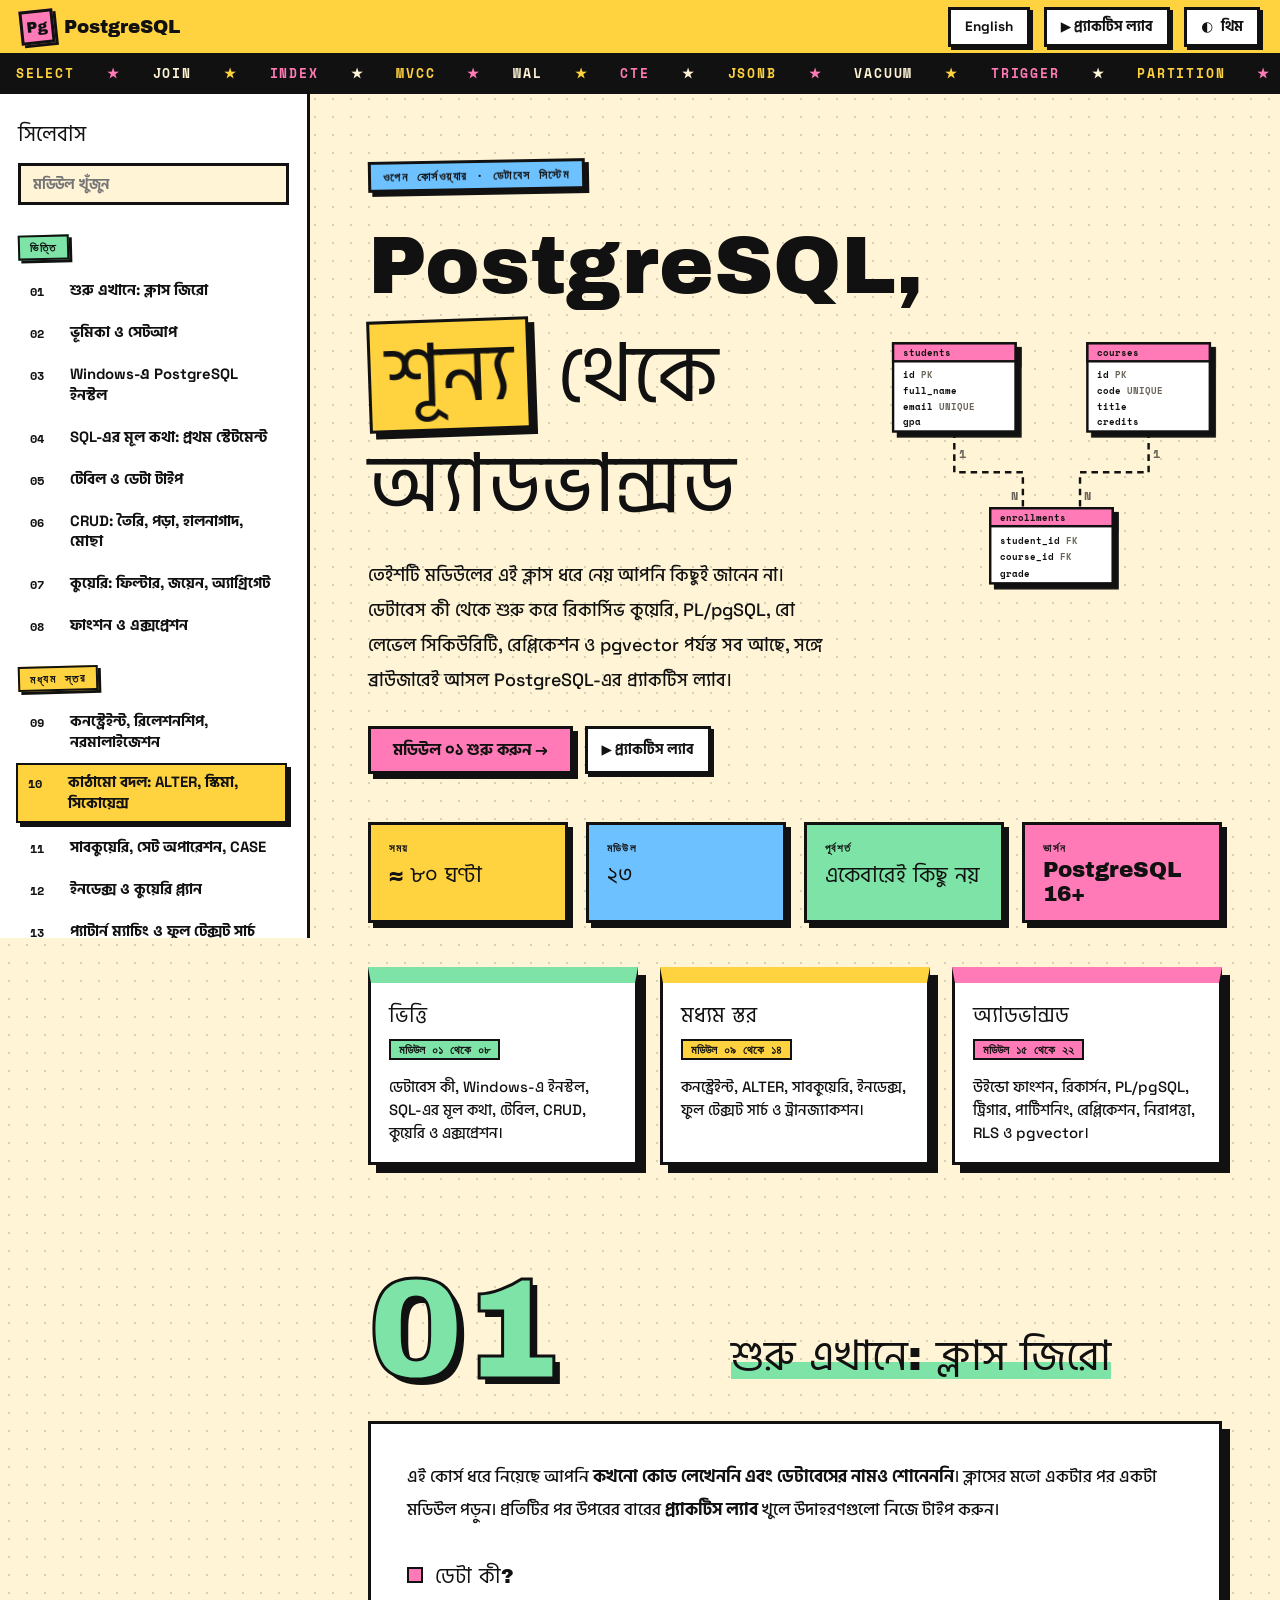
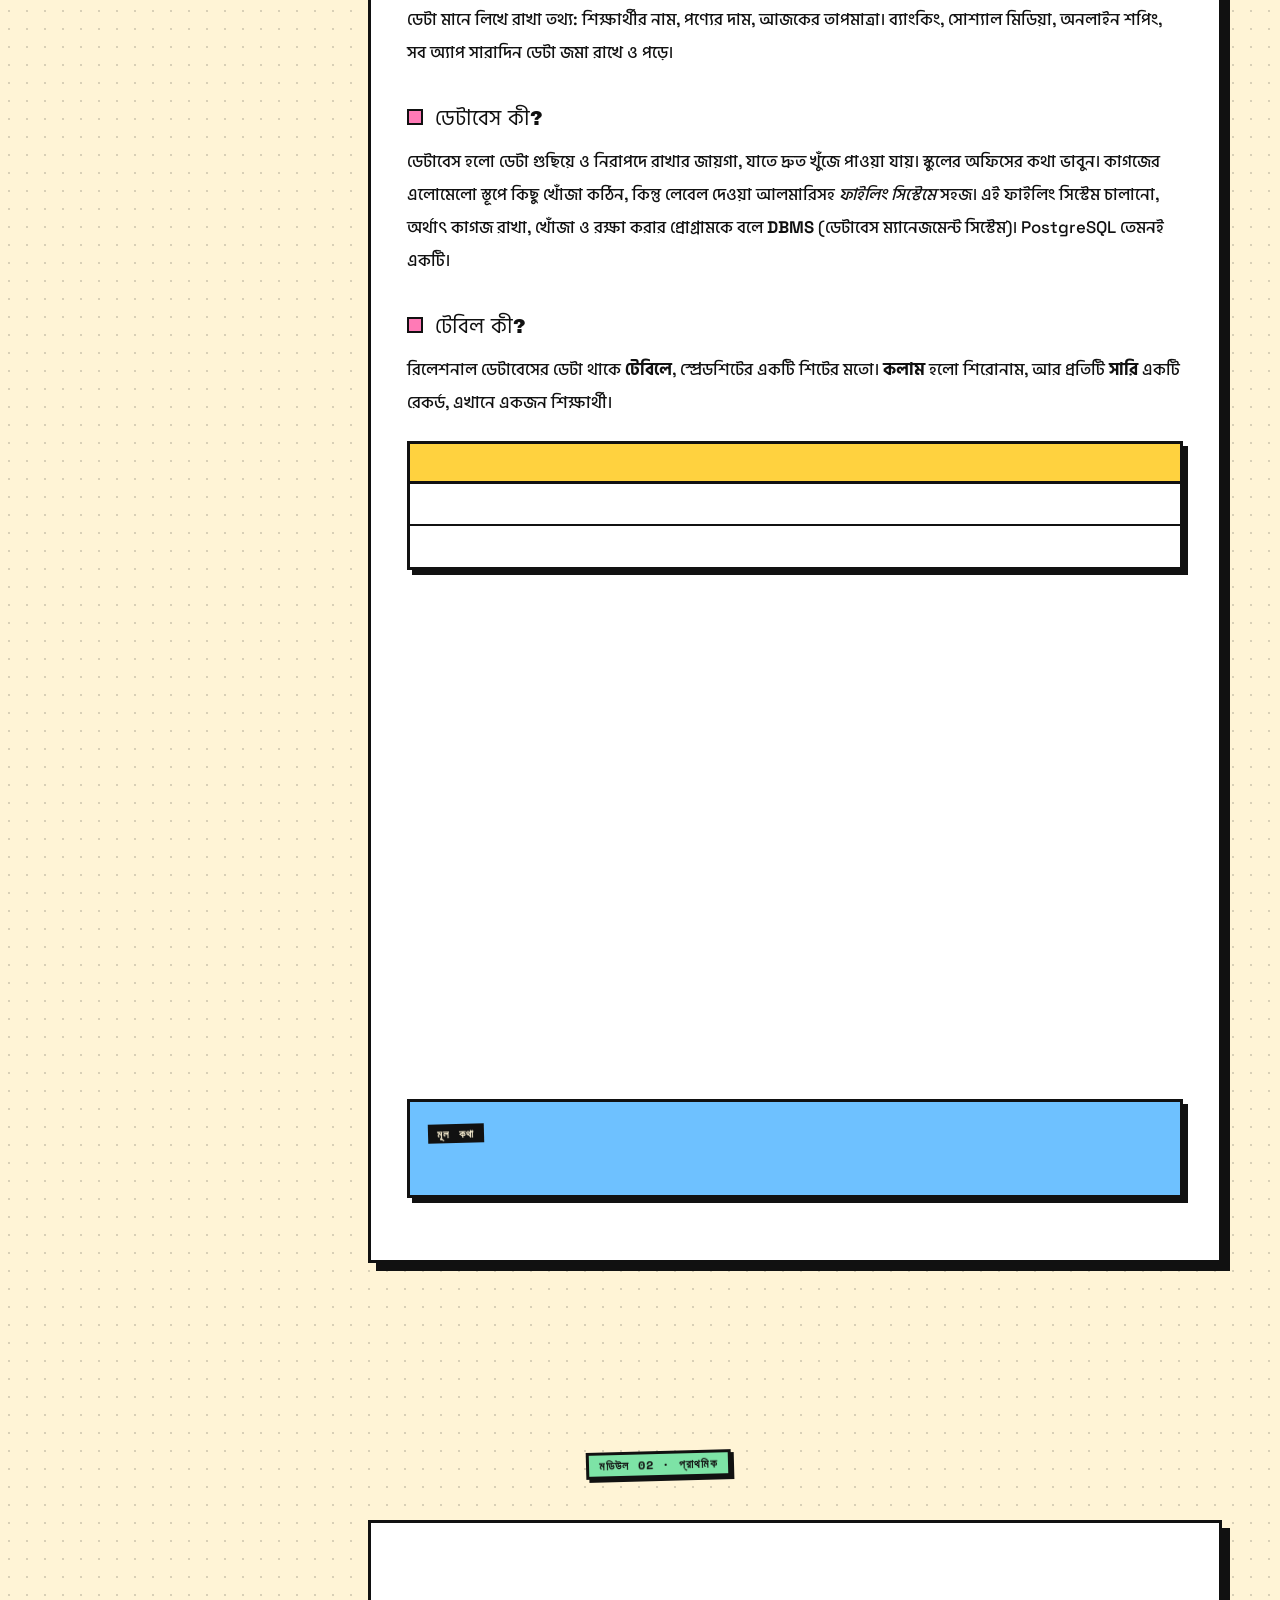
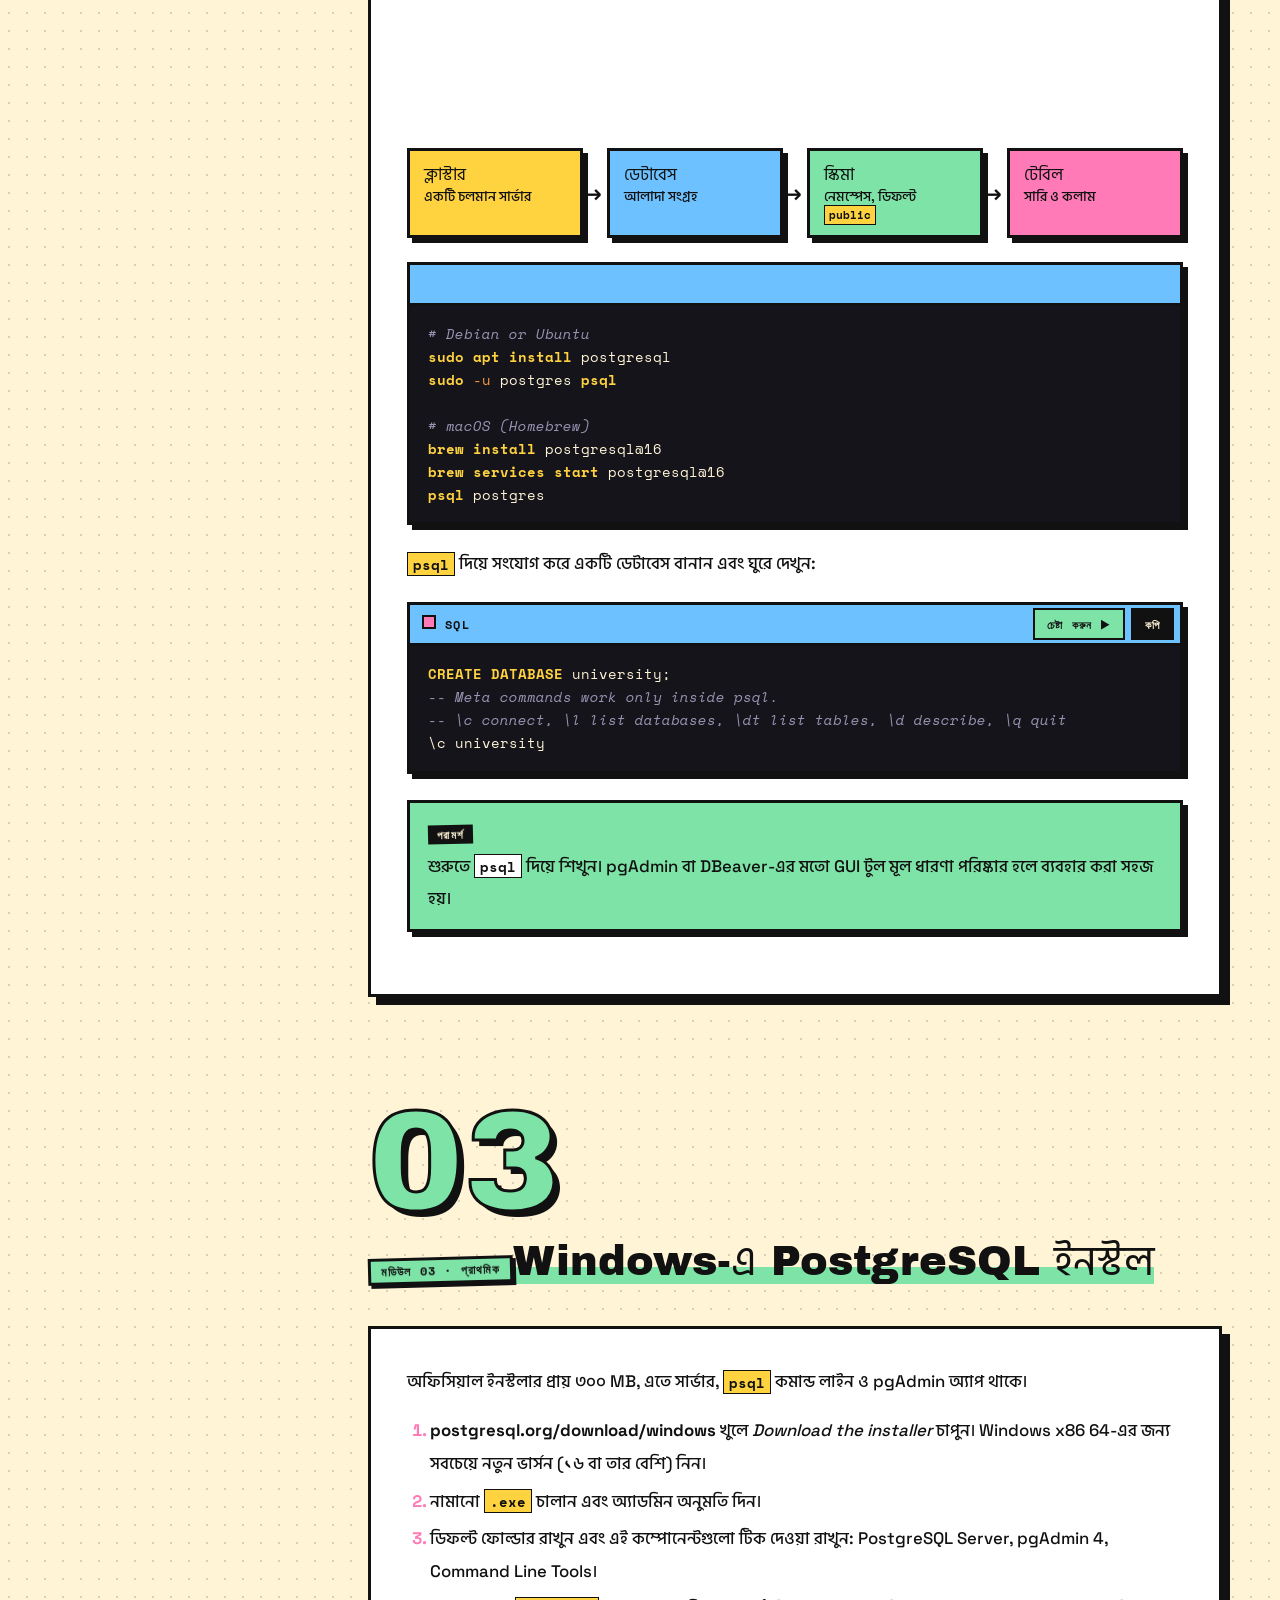
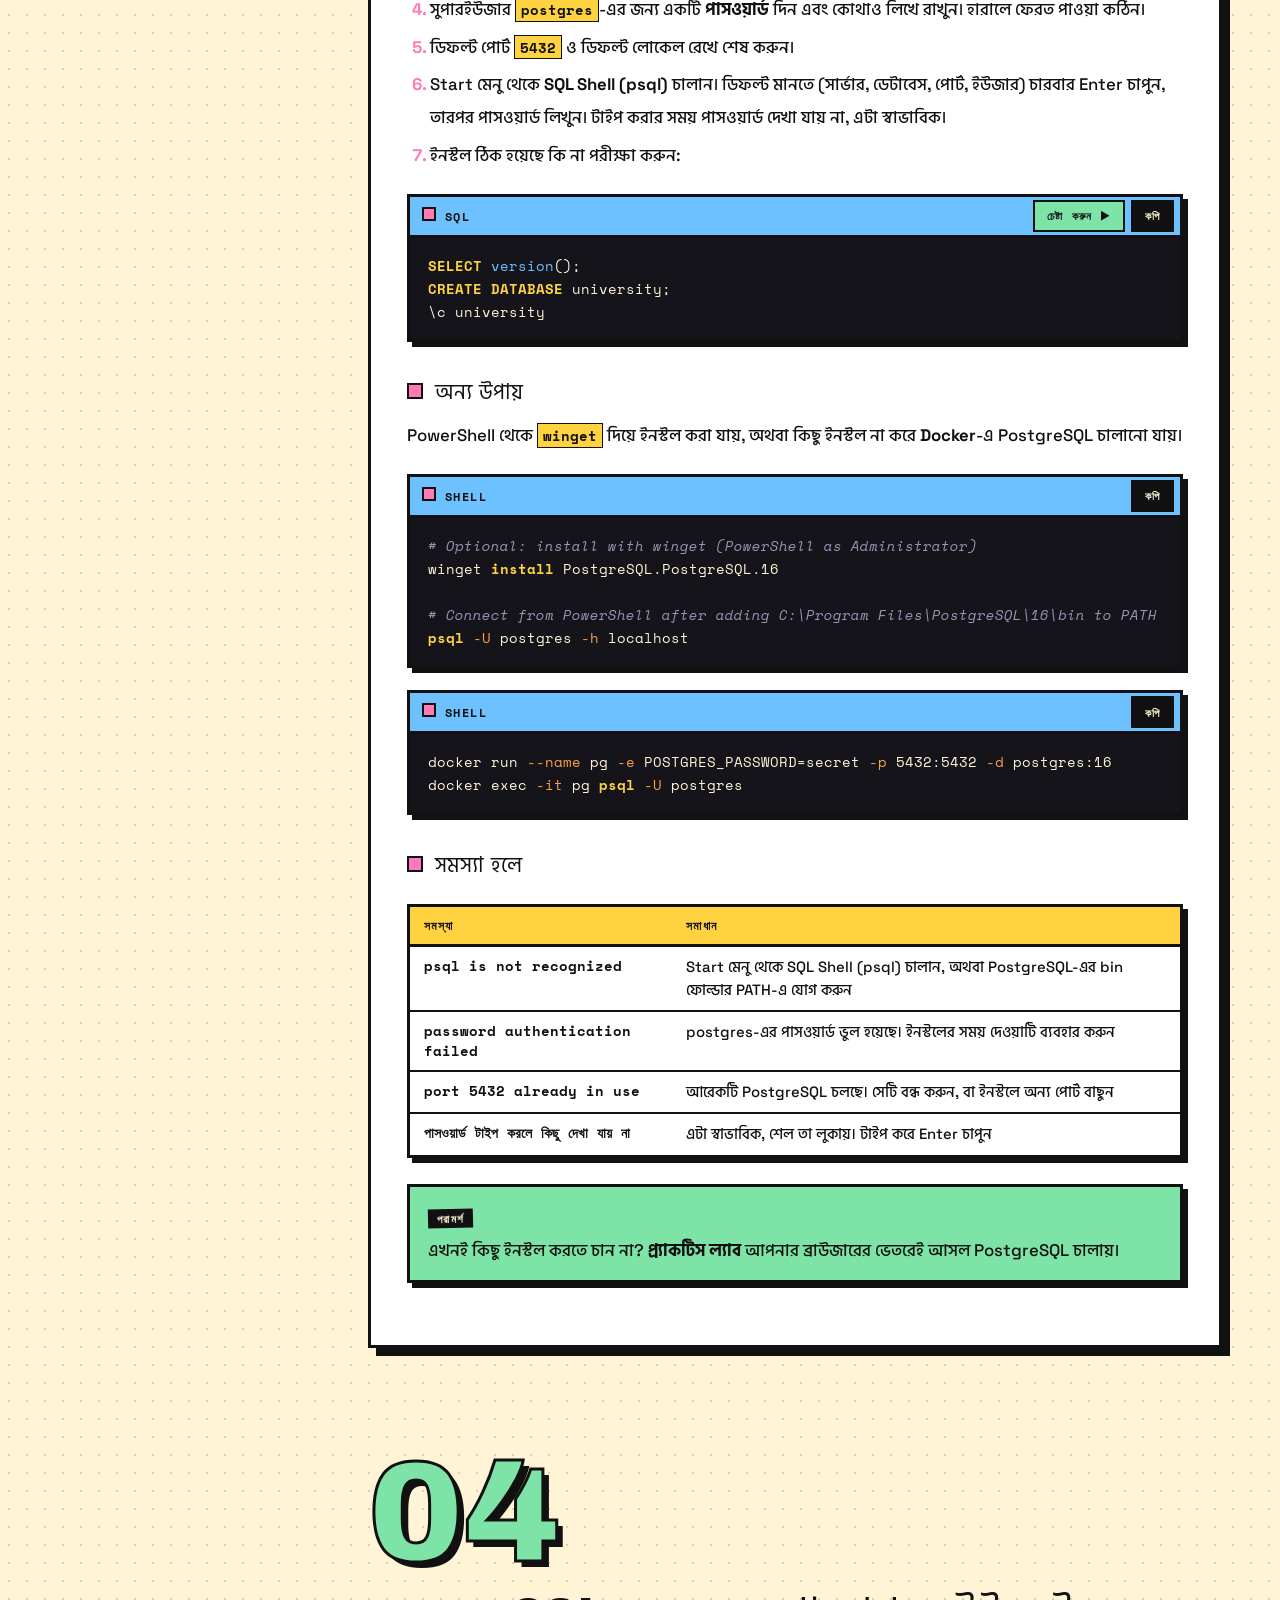
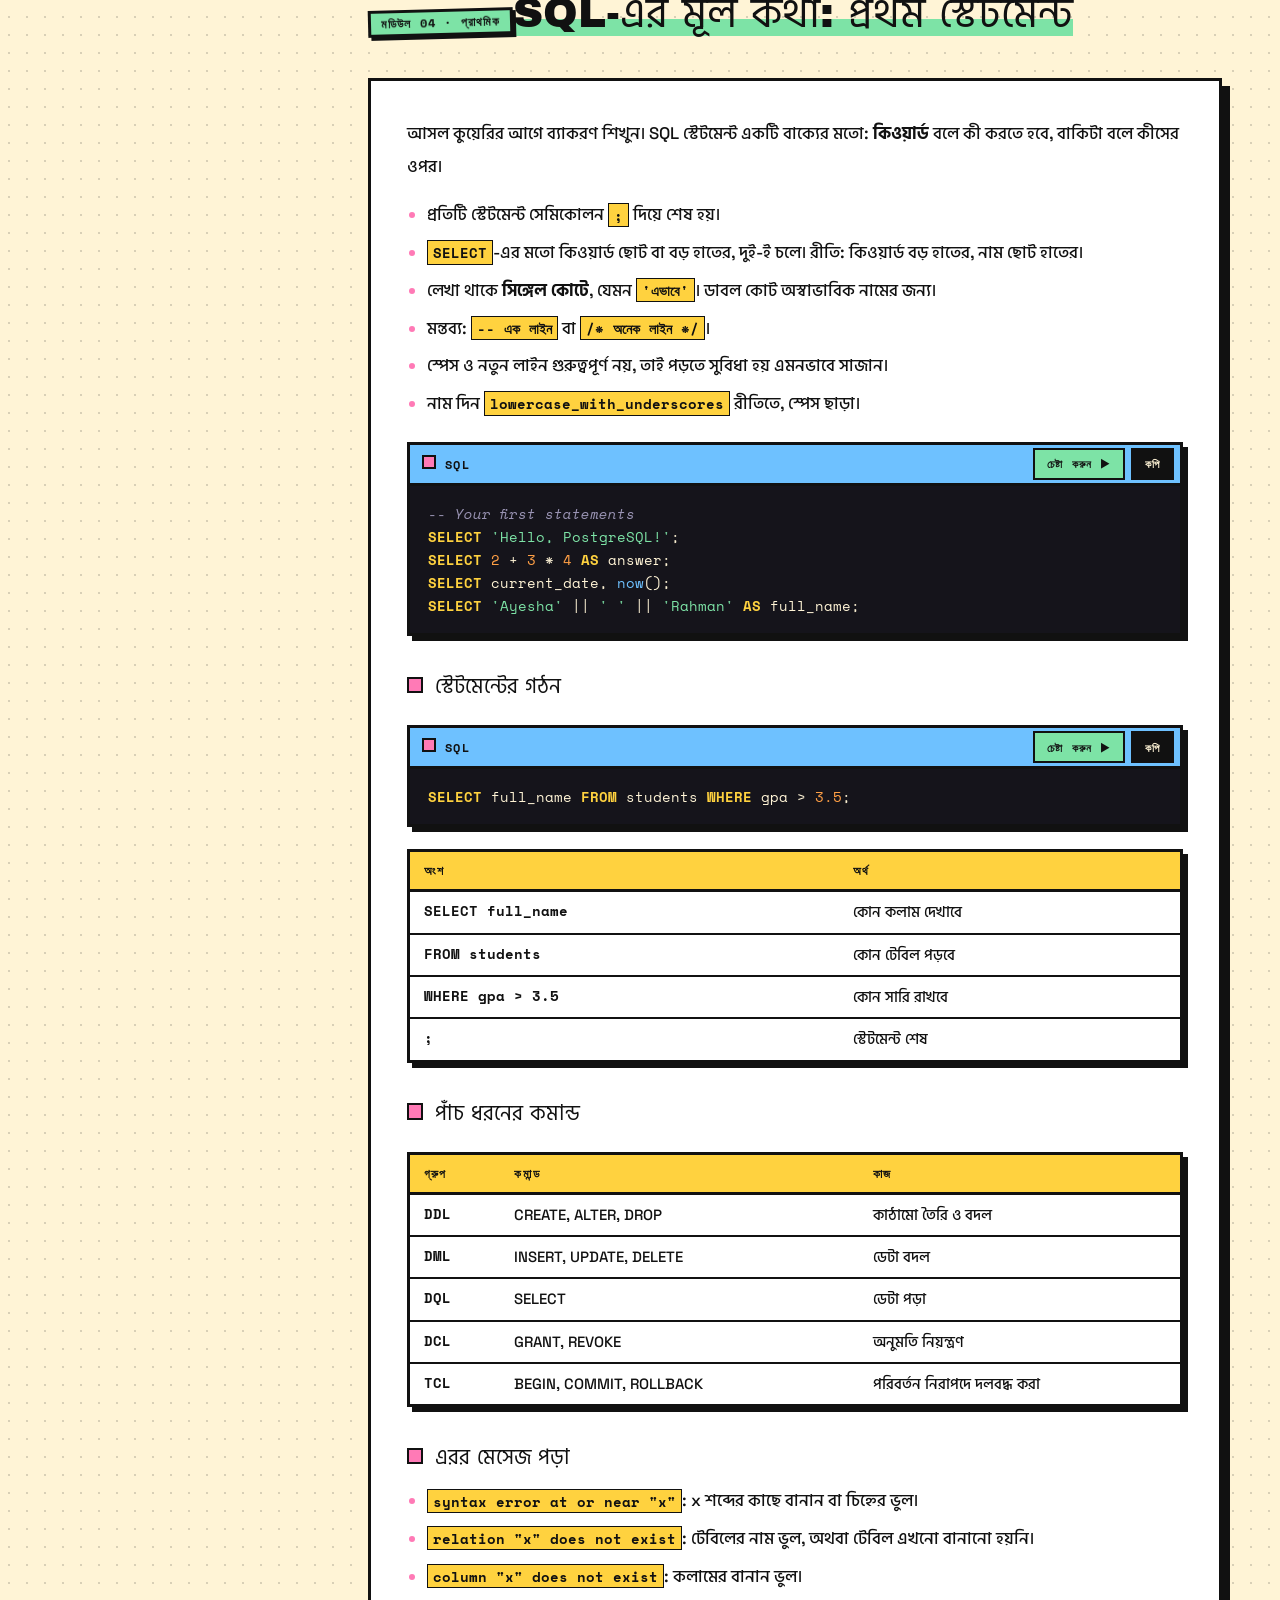
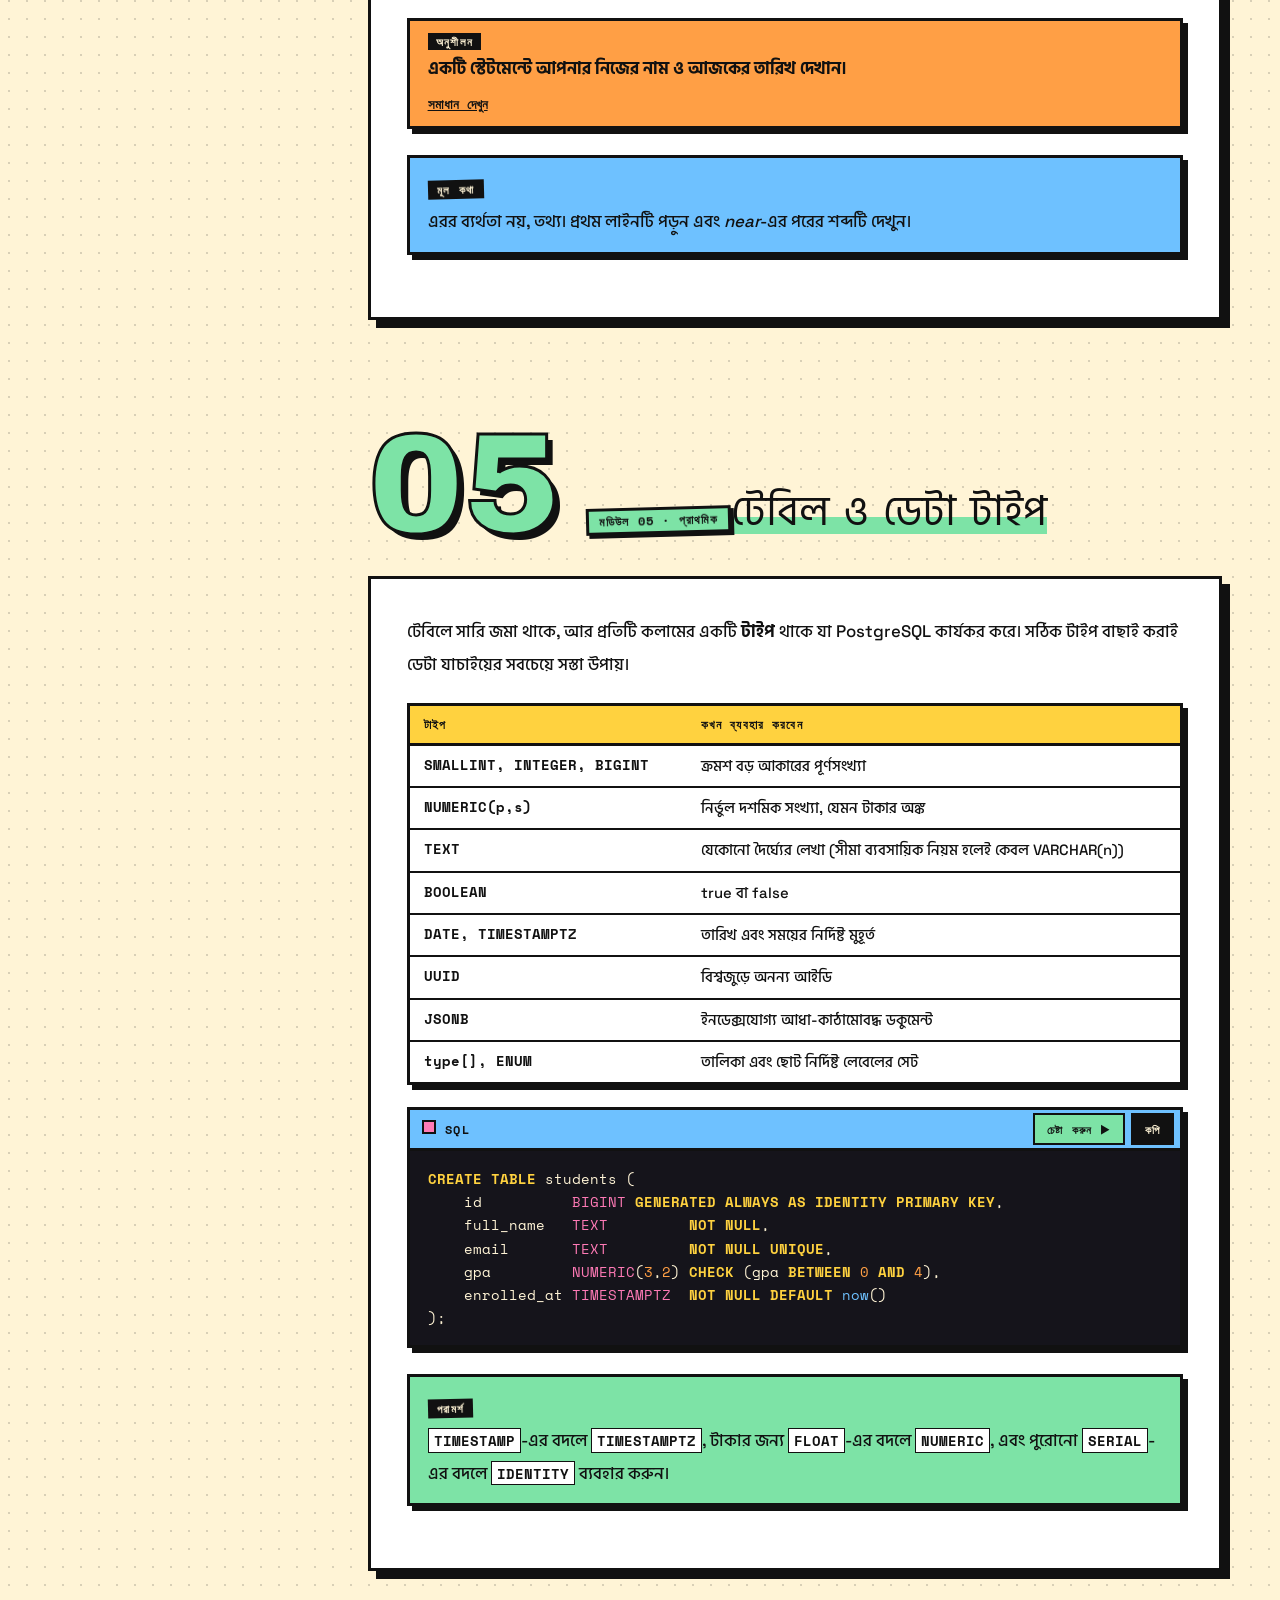
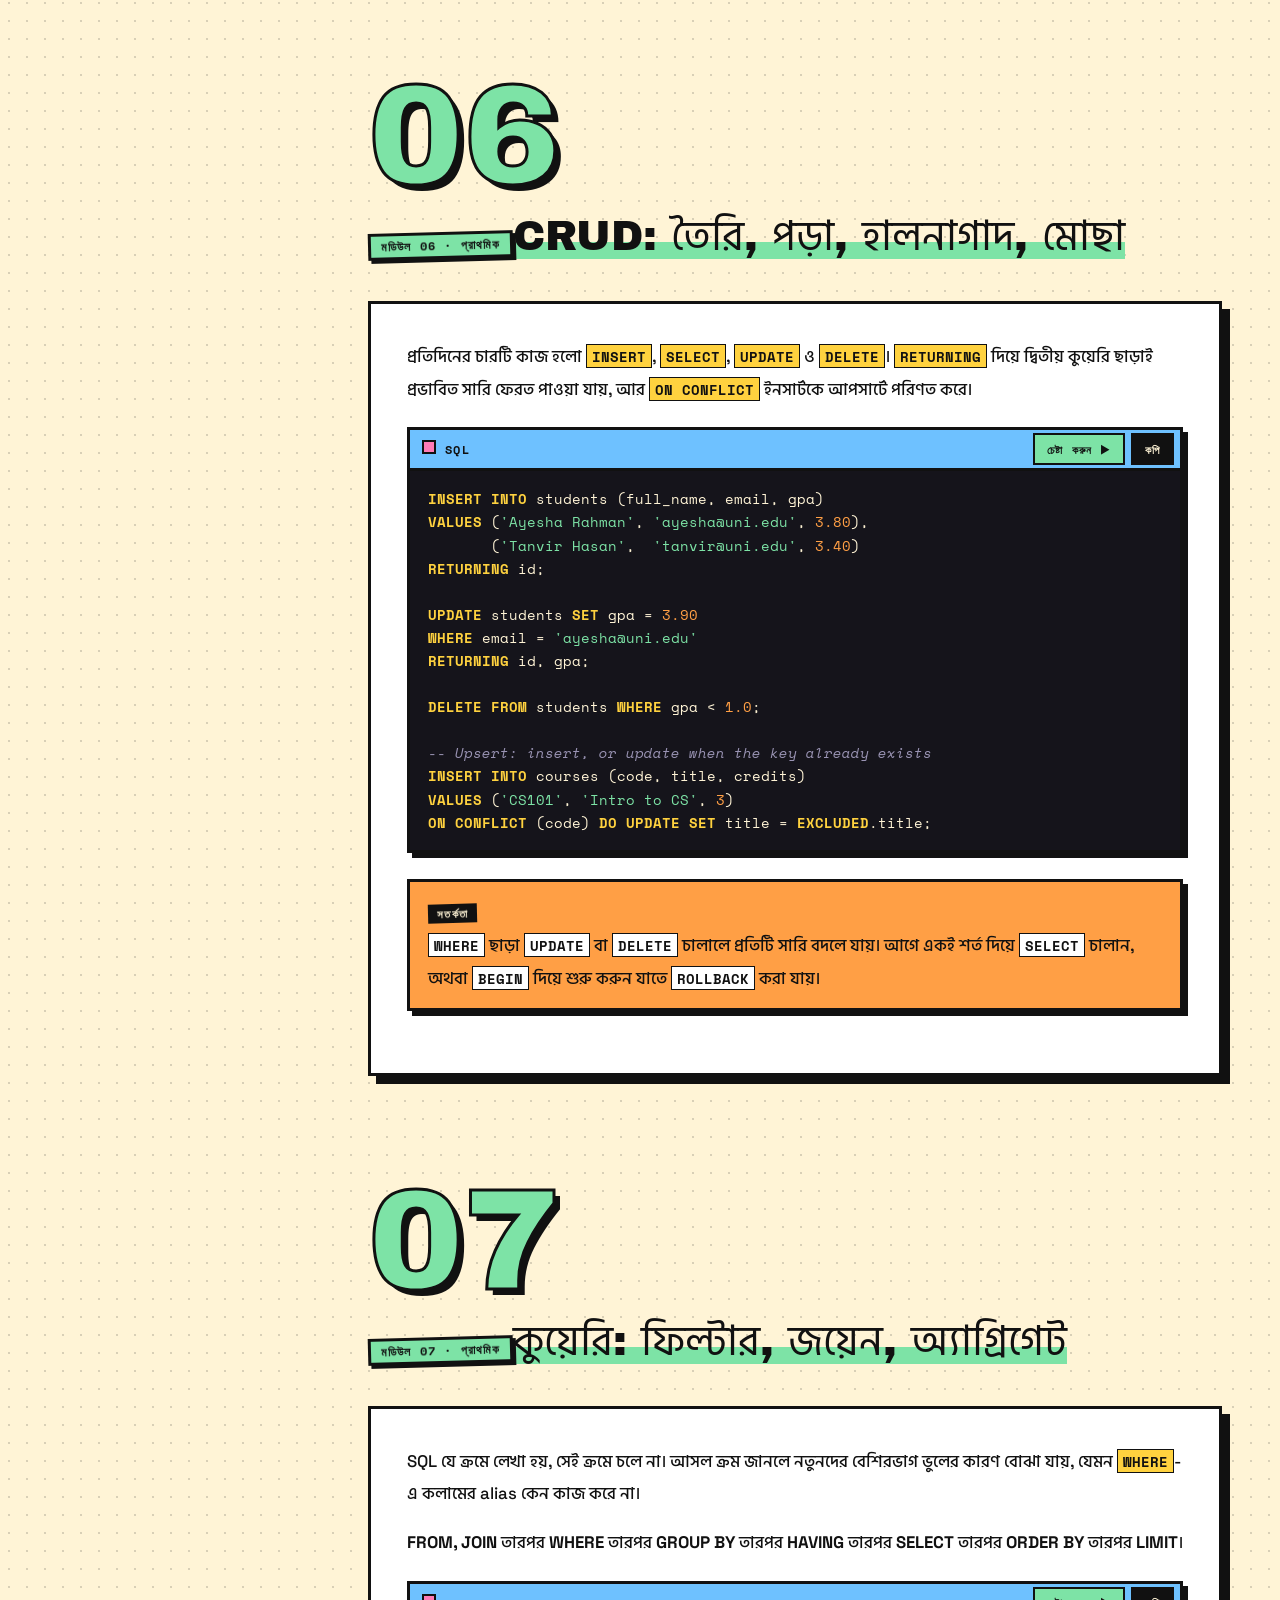
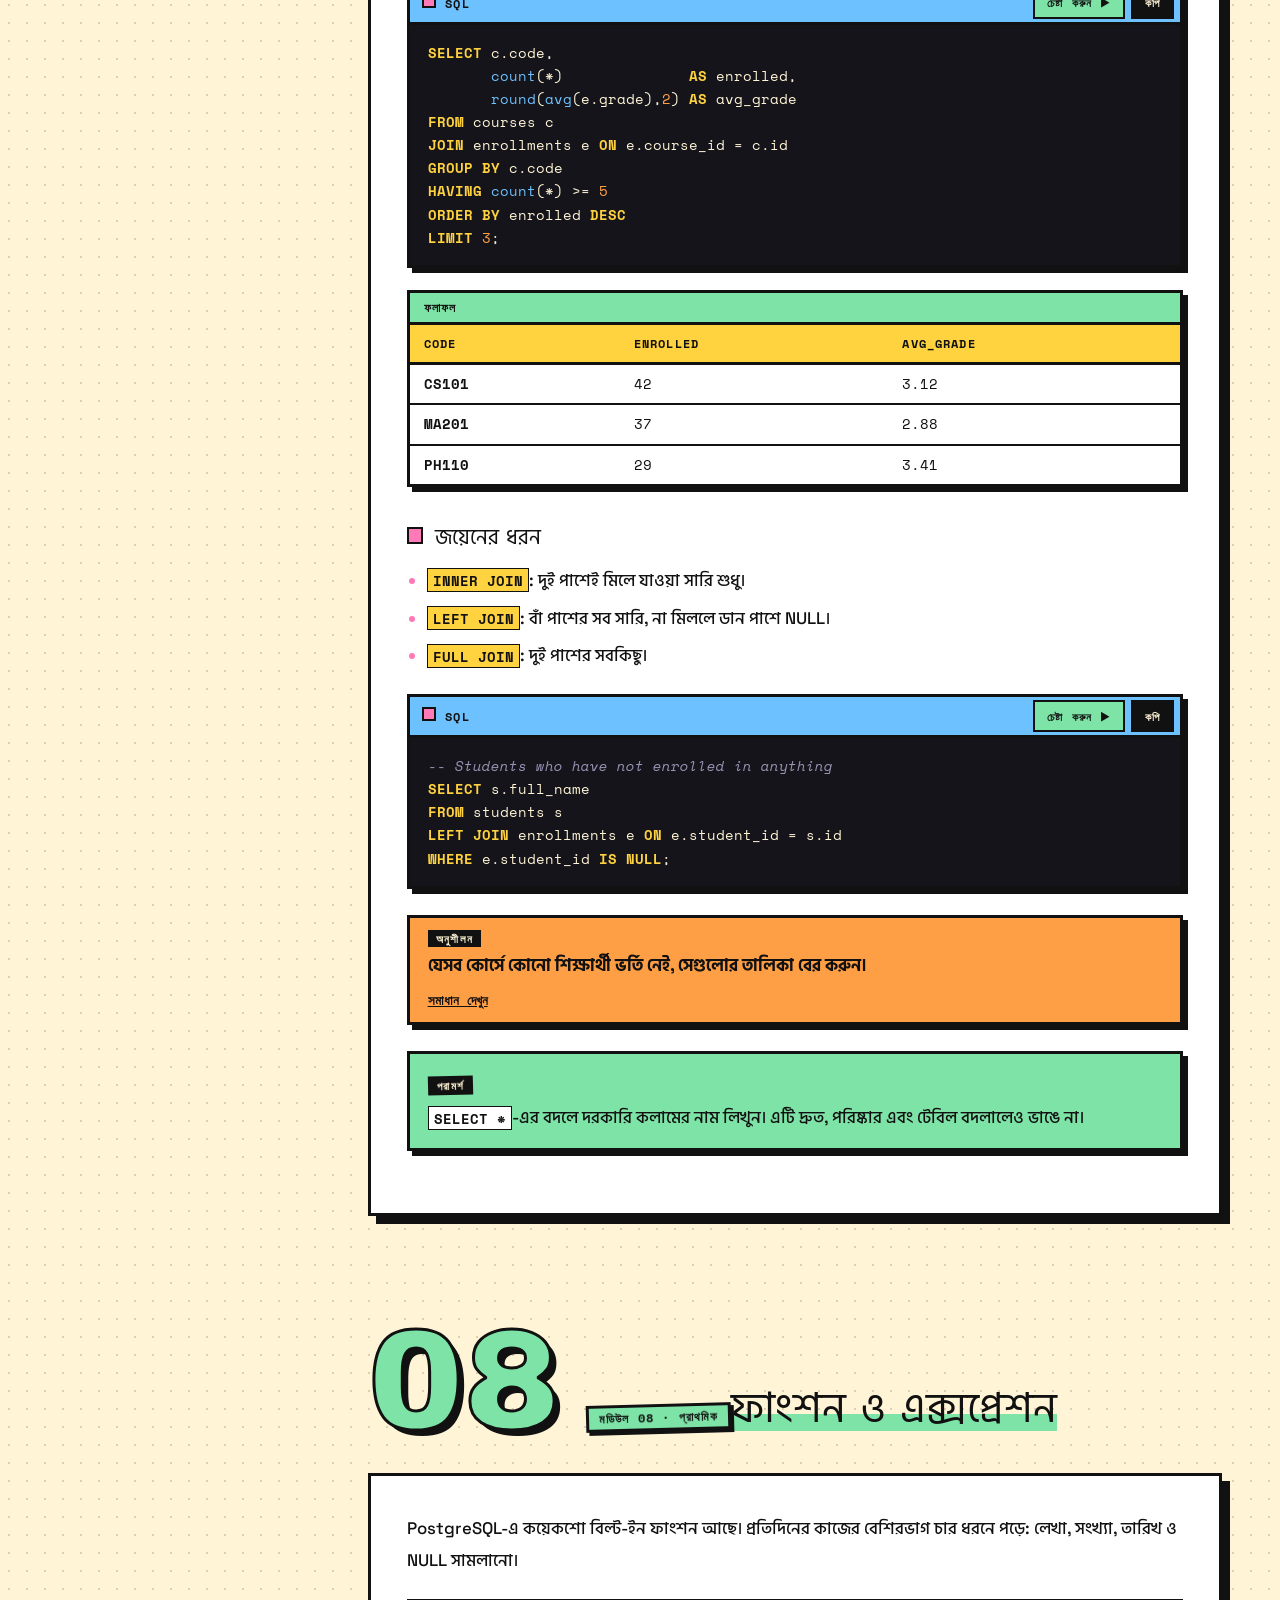
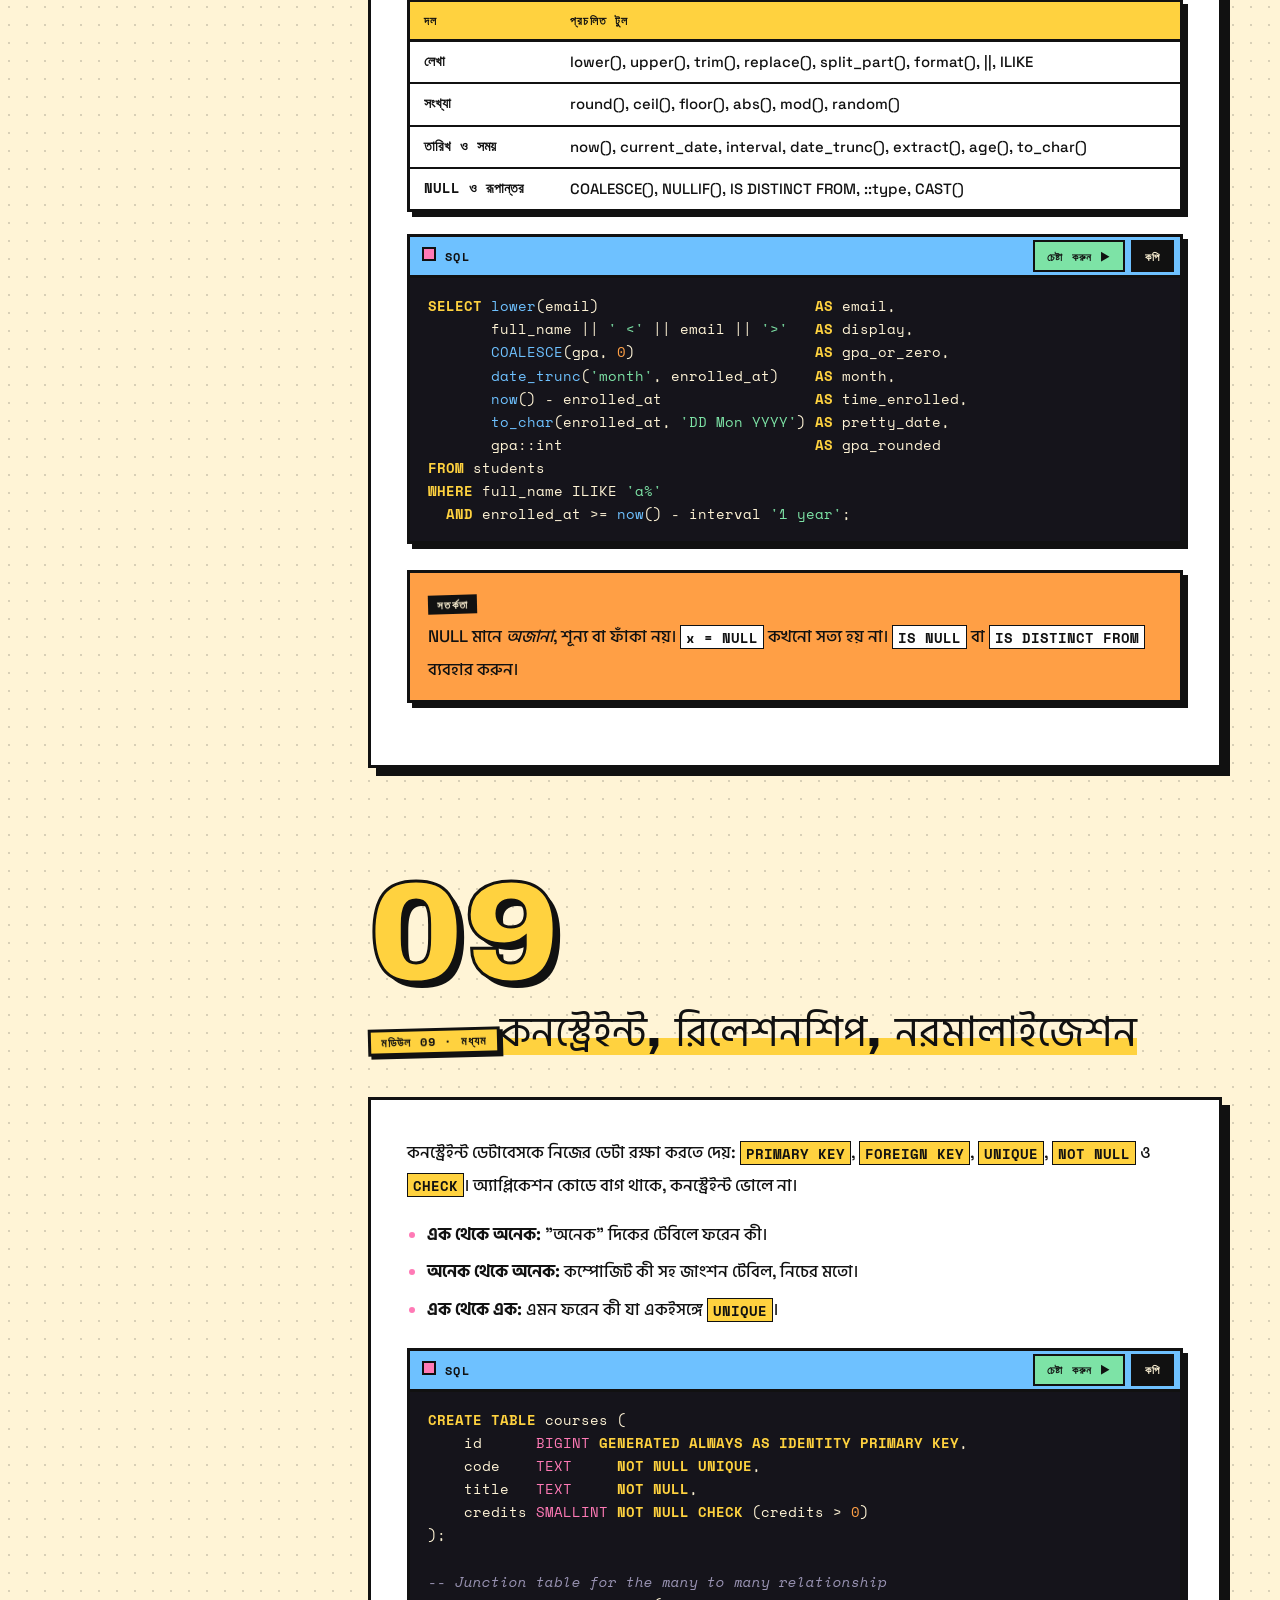
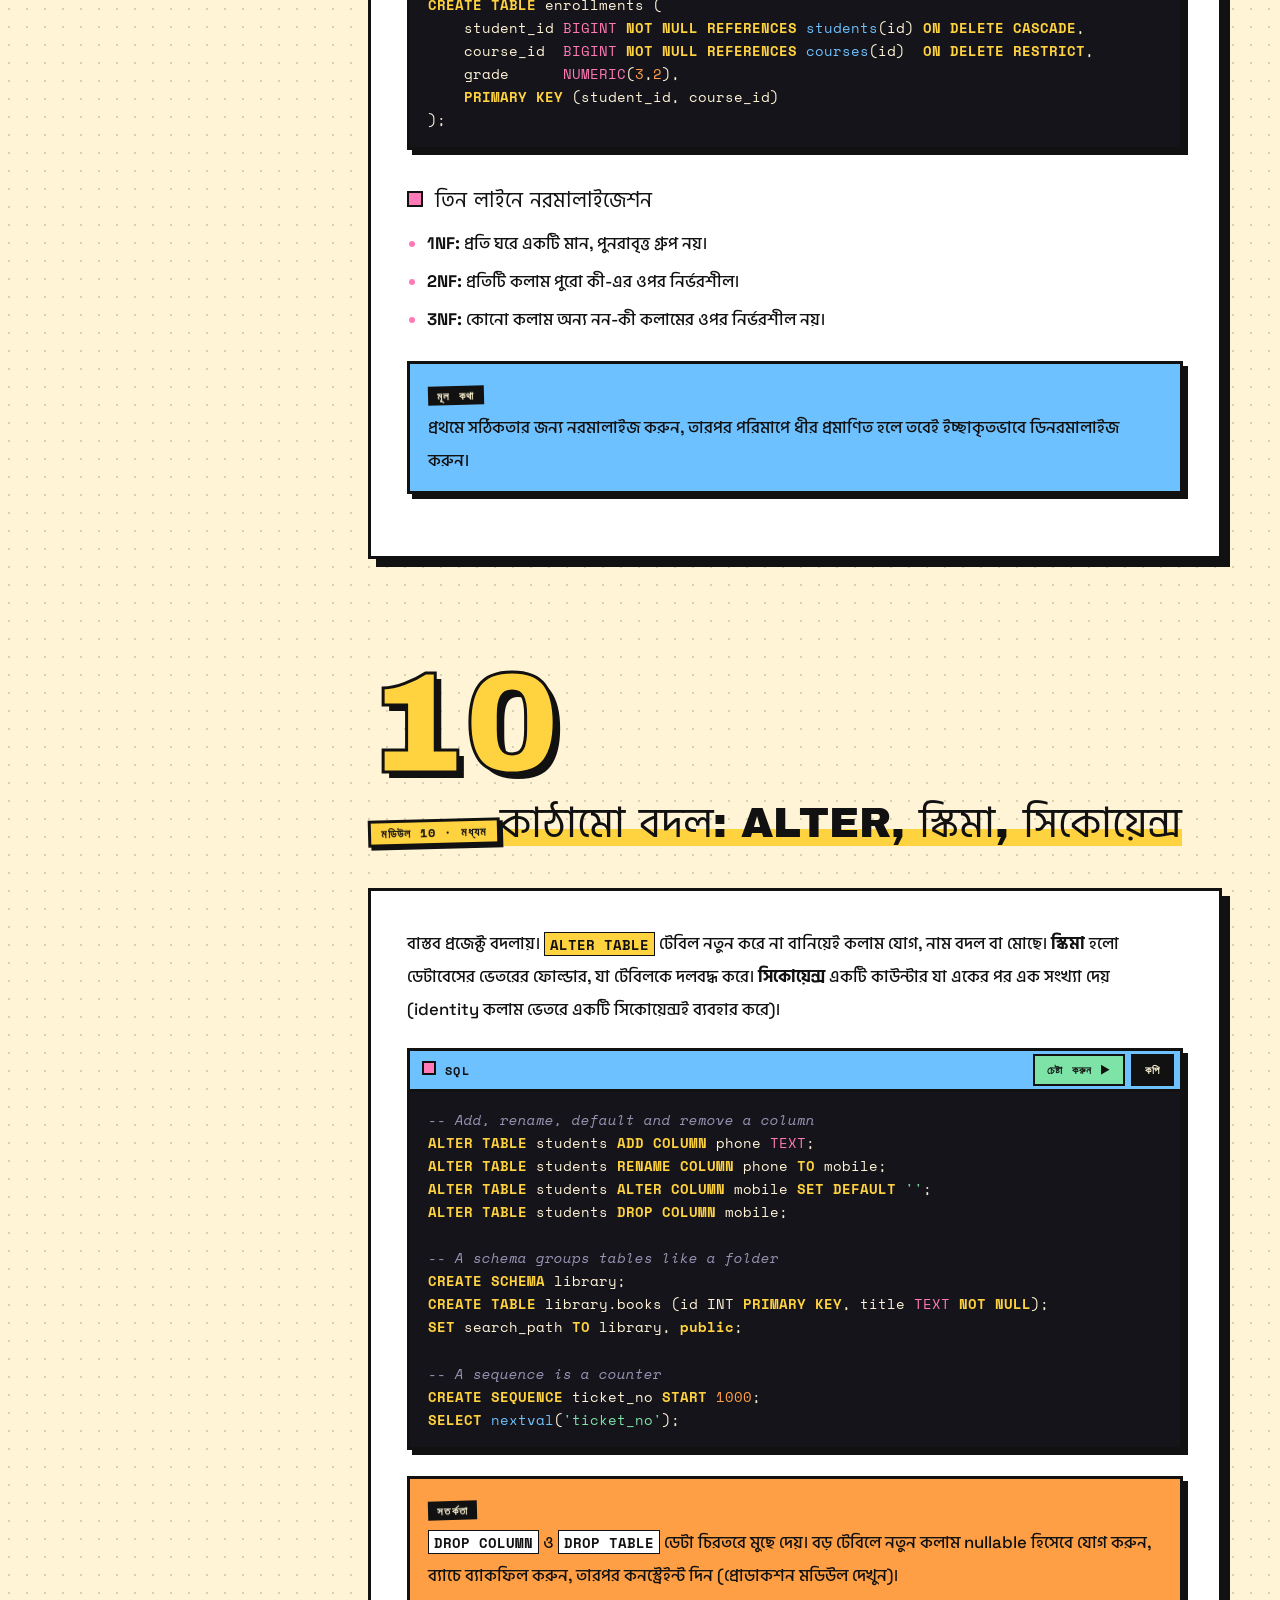
==== bn/index.html @ f6e6cf38 "update via GitPush" ====
<!DOCTYPE html>
<html lang="bn" data-copied="কপি হয়েছে">
<head>
<meta charset="utf-8">
<meta name="viewport" content="width=device-width, initial-scale=1">
<title>PostgreSQL, শূন্য থেকে অ্যাডভান্সড</title>
<meta name="description" content="তেইশটি মডিউলের এই ক্লাস ধরে নেয় আপনি কিছুই জানেন না। ডেটাবেস কী থেকে শুরু করে রিকার্সিভ কুয়েরি, PL/pgSQL, রো লেভেল সিকিউরিটি, রেপ্লিকেশন ও pgvector পর্যন্ত সব আছে, সঙ্গে ব্রাউজারেই আসল PostgreSQL-এর প্র্যাকটিস ল্যাব।">
<script src="../assets/theme.js"></script>
<link rel="preconnect" href="https://fonts.googleapis.com"><link rel="preconnect" href="https://fonts.gstatic.com" crossorigin>
<link rel="stylesheet" href="https://fonts.googleapis.com/css2?family=Archivo+Black&family=Hind+Siliguri:wght@500;700&family=Space+Grotesk:wght@500;700&family=Space+Mono:wght@400;700&display=swap">
<link rel="stylesheet" href="../assets/style.css">
<noscript><style>.reveal{opacity:1;transform:none}</style></noscript>
</head>
<body>
<div class="progress" aria-hidden="true"></div>
<header class="topbar">
  <button class="btn" id="menu" type="button" aria-label="মেনু">☰</button>
  <a class="brand" href="#top"><span class="mark">Pg</span><span>PostgreSQL</span></a>
  <span class="spacer"></span>
  <a class="btn" href="../" hreflang="en">English</a>
  <button class="btn" id="lab-open" type="button">▶ প্র্যাকটিস ল্যাব</button>
  <button class="btn" id="theme" type="button" aria-label="থিম">◐<span class="lbl">থিম</span></button>
</header>
<div class="ticker" aria-hidden="true"><div><span>SELECT</span><span>★</span><span>JOIN</span><span>★</span><span>INDEX</span><span>★</span><span>MVCC</span><span>★</span><span>WAL</span><span>★</span><span>CTE</span><span>★</span><span>JSONB</span><span>★</span><span>VACUUM</span><span>★</span><span>TRIGGER</span><span>★</span><span>PARTITION</span><span>★</span><span>EXPLAIN</span><span>★</span><span>COMMIT</span><span>★</span><span>SELECT</span><span>★</span><span>JOIN</span><span>★</span><span>INDEX</span><span>★</span><span>MVCC</span><span>★</span><span>WAL</span><span>★</span><span>CTE</span><span>★</span><span>JSONB</span><span>★</span><span>VACUUM</span><span>★</span><span>TRIGGER</span><span>★</span><span>PARTITION</span><span>★</span><span>EXPLAIN</span><span>★</span><span>COMMIT</span><span>★</span></div></div>
<div class="scrim"></div>
<div class="shell">
<nav class="syllabus" aria-label="সিলেবাস">
  <h2>সিলেবাস</h2>
  <input class="search" id="q" type="search" placeholder="মডিউল খুঁজুন" aria-label="মডিউল খুঁজুন">
  <div class="group lv-b">ভিত্তি</div><ol class="lv-b"><li><a href="#m01"><b>01</b><span>শুরু এখানে: ক্লাস জিরো</span></a></li><li><a href="#m02"><b>02</b><span>ভূমিকা ও সেটআপ</span></a></li><li><a href="#m03"><b>03</b><span>Windows-এ PostgreSQL ইনস্টল</span></a></li><li><a href="#m04"><b>04</b><span>SQL-এর মূল কথা: প্রথম স্টেটমেন্ট</span></a></li><li><a href="#m05"><b>05</b><span>টেবিল ও ডেটা টাইপ</span></a></li><li><a href="#m06"><b>06</b><span>CRUD: তৈরি, পড়া, হালনাগাদ, মোছা</span></a></li><li><a href="#m07"><b>07</b><span>কুয়েরি: ফিল্টার, জয়েন, অ্যাগ্রিগেট</span></a></li><li><a href="#m08"><b>08</b><span>ফাংশন ও এক্সপ্রেশন</span></a></li></ol><div class="group lv-i">মধ্যম স্তর</div><ol class="lv-i"><li><a href="#m09"><b>09</b><span>কনস্ট্রেইন্ট, রিলেশনশিপ, নরমালাইজেশন</span></a></li><li><a href="#m10"><b>10</b><span>কাঠামো বদল: ALTER, স্কিমা, সিকোয়েন্স</span></a></li><li><a href="#m11"><b>11</b><span>সাবকুয়েরি, সেট অপারেশন, CASE</span></a></li><li><a href="#m12"><b>12</b><span>ইনডেক্স ও কুয়েরি প্ল্যান</span></a></li><li><a href="#m13"><b>13</b><span>প্যাটার্ন ম্যাচিং ও ফুল টেক্সট সার্চ</span></a></li><li><a href="#m14"><b>14</b><span>ট্রানজ্যাকশন, MVCC ও লকিং</span></a></li></ol><div class="group lv-a">অ্যাডভান্সড</div><ol class="lv-a"><li><a href="#m15"><b>15</b><span>অ্যাডভান্সড SQL: CTE, উইন্ডো, JSONB, ভিউ</span></a></li><li><a href="#m16"><b>16</b><span>রিকার্সিভ কুয়েরি ও হায়ারার্কি</span></a></li><li><a href="#m17"><b>17</b><span>PL/pgSQL প্রোগ্রামিং</span></a></li><li><a href="#m18"><b>18</b><span>ফাংশন, ট্রিগার, পার্টিশনিং</span></a></li><li><a href="#m19"><b>19</b><span>রেপ্লিকেশন, এক্সটেনশন, টিউনিং</span></a></li><li><a href="#m20"><b>20</b><span>নিরাপত্তা, ব্যাকআপ ও প্রোডাকশন</span></a></li><li><a href="#m21"><b>21</b><span>রো লেভেল সিকিউরিটি</span></a></li><li><a href="#m22"><b>22</b><span>আধুনিক PostgreSQL: Docker Compose ও pgvector</span></a></li></ol><div class="group lv-r">রেফারেন্স</div><ol class="lv-r"><li><a href="#m23"><b>23</b><span>চিট শিট, শব্দকোষ, পরের ধাপ</span></a></li></ol>
</nav>
<main id="top">
  <section class="hero">
    <div>
      <div class="eyebrow">ওপেন কোর্সওয়্যার · ডেটাবেস সিস্টেম</div>
      <h1>PostgreSQL,<br><em>শূন্য</em> থেকে অ্যাডভান্সড</h1>
      <p class="lead">তেইশটি মডিউলের এই ক্লাস ধরে নেয় আপনি কিছুই জানেন না। ডেটাবেস কী থেকে শুরু করে রিকার্সিভ কুয়েরি, PL/pgSQL, রো লেভেল সিকিউরিটি, রেপ্লিকেশন ও pgvector পর্যন্ত সব আছে, সঙ্গে ব্রাউজারেই আসল PostgreSQL-এর প্র্যাকটিস ল্যাব।</p>
      <div class="cta"><a class="btn primary" href="#m01">মডিউল ০১ শুরু করুন →</a><button class="btn" id="lab-open2" type="button">▶ প্র্যাকটিস ল্যাব</button></div>
    </div>
    <svg class="schema" viewBox="0 0 420 340" role="img" aria-label="students and courses linked by enrollments">
<path class="ln" d="M91 128 V178 H175 V222"/><path class="ln" d="M329 128 V178 H245 V222"/>
<text x="97" y="160" class="mu">1</text><text x="160" y="212" class="mu">N</text><text x="335" y="160" class="mu">1</text><text x="250" y="212" class="mu">N</text>
<g class="t"><rect class="tb" x="16" y="20" width="150" height="108" rx="8"/><rect class="th" x="16" y="20" width="150" height="22"/><text class="hd" x="28" y="36">students</text><text x="28" y="62">id <tspan class="mu">PK</tspan></text><text x="28" y="82">full_name</text><text x="28" y="102">email <tspan class="mu">UNIQUE</tspan></text><text x="28" y="120">gpa</text></g>
<g class="t"><rect class="tb" x="254" y="20" width="150" height="108" rx="8"/><rect class="th" x="254" y="20" width="150" height="22"/><text class="hd" x="266" y="36">courses</text><text x="266" y="62">id <tspan class="mu">PK</tspan></text><text x="266" y="82">code <tspan class="mu">UNIQUE</tspan></text><text x="266" y="102">title</text><text x="266" y="120">credits</text></g>
<g class="t"><rect class="tb" x="135" y="222" width="150" height="92" rx="8"/><rect class="th" x="135" y="222" width="150" height="22"/><text class="hd" x="147" y="238">enrollments</text><text x="147" y="266">student_id <tspan class="mu">FK</tspan></text><text x="147" y="286">course_id <tspan class="mu">FK</tspan></text><text x="147" y="306">grade</text></g>
</svg>
  </section>
  <dl class="meta"><div><dt>সময়</dt><dd>≈ ৮০ ঘণ্টা</dd></div><div><dt>মডিউল</dt><dd>২৩</dd></div><div><dt>পূর্বশর্ত</dt><dd>একেবারেই কিছু নয়</dd></div><div><dt>ভার্সন</dt><dd>PostgreSQL 16+</dd></div></dl>
  <ol class="track"><li class="lv-b"><b>ভিত্তি</b><span>মডিউল ০১ থেকে ০৮</span><p>ডেটাবেস কী, Windows-এ ইনস্টল, SQL-এর মূল কথা, টেবিল, CRUD, কুয়েরি ও এক্সপ্রেশন।</p></li><li class="lv-i"><b>মধ্যম স্তর</b><span>মডিউল ০৯ থেকে ১৪</span><p>কনস্ট্রেইন্ট, ALTER, সাবকুয়েরি, ইনডেক্স, ফুল টেক্সট সার্চ ও ট্রানজ্যাকশন।</p></li><li class="lv-a"><b>অ্যাডভান্সড</b><span>মডিউল ১৫ থেকে ২২</span><p>উইন্ডো ফাংশন, রিকার্সন, PL/pgSQL, ট্রিগার, পার্টিশনিং, রেপ্লিকেশন, নিরাপত্তা, RLS ও pgvector।</p></li></ol>
  <section class="module reveal lv-b" id="m01"><div class="mhead"><span class="num" aria-hidden="true">01</span><div><span class="badge">মডিউল 01 · প্রাথমিক</span><h2>শুরু এখানে: ক্লাস জিরো</h2></div></div><div class="body">
<p>এই কোর্স ধরে নিয়েছে আপনি <strong>কখনো কোড লেখেননি এবং ডেটাবেসের নামও শোনেননি</strong>। ক্লাসের মতো একটার পর একটা মডিউল পড়ুন। প্রতিটির পর উপরের বারের <strong>প্র্যাকটিস ল্যাব</strong> খুলে উদাহরণগুলো নিজে টাইপ করুন।</p>
<h3>ডেটা কী?</h3>
<p>ডেটা মানে লিখে রাখা তথ্য: শিক্ষার্থীর নাম, পণ্যের দাম, আজকের তাপমাত্রা। ব্যাংকিং, সোশ্যাল মিডিয়া, অনলাইন শপিং, সব অ্যাপ সারাদিন ডেটা জমা রাখে ও পড়ে।</p>
<h3>ডেটাবেস কী?</h3>
<p>ডেটাবেস হলো ডেটা গুছিয়ে ও নিরাপদে রাখার জায়গা, যাতে দ্রুত খুঁজে পাওয়া যায়। স্কুলের অফিসের কথা ভাবুন। কাগজের এলোমেলো স্তূপে কিছু খোঁজা কঠিন, কিন্তু লেবেল দেওয়া আলমারিসহ <em>ফাইলিং সিস্টেমে</em> সহজ। এই ফাইলিং সিস্টেম চালানো, অর্থাৎ কাগজ রাখা, খোঁজা ও রক্ষা করার প্রোগ্রামকে বলে <strong>DBMS</strong> (ডেটাবেস ম্যানেজমেন্ট সিস্টেম)। PostgreSQL তেমনই একটি।</p>
<h3>টেবিল কী?</h3>
<p>রিলেশনাল ডেটাবেসের ডেটা থাকে <strong>টেবিলে</strong>, স্প্রেডশিটের একটি শিটের মতো। <strong>কলাম</strong> হলো শিরোনাম, আর প্রতিটি <strong>সারি</strong> একটি রেকর্ড, এখানে একজন শিক্ষার্থী।</p>
<div class="tbl"><table><thead><tr><th>id</th><th>full_name</th><th>email</th><th>gpa</th></tr></thead><tbody><tr><td>1</td><td>Ayesha Rahman</td><td>ayesha@uni.edu</td><td>3.80</td></tr><tr><td>2</td><td>Tanvir Hasan</td><td>tanvir@uni.edu</td><td>3.40</td></tr></tbody></table></div>
<h3>SQL কী?</h3>
<p><strong>SQL</strong> (স্ট্রাকচার্ড কুয়েরি ল্যাঙ্গুয়েজ) দিয়ে ডেটাবেসের সঙ্গে কথা বলা হয়। আপনি বলেন <em>কী</em> চান, ডেটাবেস নিজে ঠিক করে <em>কীভাবে</em> দেবে। <code>SELECT full_name FROM students</code> প্রায় ইংরেজির মতো: "students থেকে পুরো নামগুলো দেখাও"।</p>
<h3>PostgreSQL কী?</h3>
<p>PostgreSQL (উচ্চারণ "পোস্টগ্রেস") একটি বিনামূল্যের ওপেন সোর্স DBMS। এটি <strong>সার্ভার</strong> হিসেবে চলে। রেস্তোরাঁর মতো: আপনি (<strong>ক্লায়েন্ট</strong>) ওয়েটারকে অর্ডার (SQL) দেন, রান্নাঘর (সার্ভার) তৈরি করে ফলাফল পাঠায়।</p>
<h3>কীভাবে পড়বেন</h3>
<ul><li>সবুজ ব্যাজ প্রাথমিক, হলুদ মধ্যম, গোলাপি অ্যাডভান্সড। লাফিয়ে এগোবেন না।</li><li>প্রতিটি উদাহরণ নিজে টাইপ করুন। কোড ব্লকে <strong>চেষ্টা করুন</strong> চাপলে সেটি ল্যাবে চলে যাবে।</li><li>ভুল হওয়া স্বাভাবিক ও কাজের। ইচ্ছা করে ভাঙুন।</li></ul>
<aside class="callout take"><b>মূল কথা</b><p>ডেটাবেস = গোছানো টেবিল। SQL = ডেটা চাওয়ার ভাষা। PostgreSQL = যে প্রোগ্রাম টেবিল রাখে ও SQL বোঝে।</p></aside>
</div></section><section class="module reveal lv-b" id="m02"><div class="mhead"><span class="num" aria-hidden="true">02</span><div><span class="badge">মডিউল 02 · প্রাথমিক</span><h2>ভূমিকা ও সেটআপ</h2></div></div><div class="body">
<p>PostgreSQL একটি ওপেন সোর্স <strong>অবজেক্ট-রিলেশনাল ডেটাবেস</strong>, ৩০ বছরের বেশি সময় ধরে উন্নয়নাধীন। সঠিকতা, কঠোর SQL স্ট্যান্ডার্ড সমর্থন এবং সম্প্রসারণযোগ্যতার জন্য এটি সুপরিচিত: JSONB, ফুল টেক্সট সার্চ, PostGIS, কাস্টম টাইপ ও এক্সটেনশন।</p>
<h3>ডেটা কীভাবে সাজানো থাকে</h3>
<ol class="hier"><li><b>ক্লাস্টার</b><span>একটি চলমান সার্ভার</span></li><li><b>ডেটাবেস</b><span>আলাদা সংগ্রহ</span></li><li><b>স্কিমা</b><span>নেমস্পেস, ডিফল্ট <code>public</code></span></li><li><b>টেবিল</b><span>সারি ও কলাম</span></li></ol>
<figure class="code"><figcaption><span>Shell</span><span class="fa"><button class="copy" type="button">কপি</button></span></figcaption><pre><code data-lang="sh"># Debian or Ubuntu
sudo apt install postgresql
sudo -u postgres psql

# macOS (Homebrew)
brew install postgresql@16
brew services start postgresql@16
psql postgres</code></pre></figure>
<p><code>psql</code> দিয়ে সংযোগ করে একটি ডেটাবেস বানান এবং ঘুরে দেখুন:</p>
<figure class="code"><figcaption><span>SQL</span><span class="fa"><button class="tryb" type="button">চেষ্টা করুন ▶</button><button class="copy" type="button">কপি</button></span></figcaption><pre><code data-lang="sql">CREATE DATABASE university;
-- Meta commands work only inside psql.
-- \c connect, \l list databases, \dt list tables, \d describe, \q quit
\c university</code></pre></figure>
<aside class="callout tip"><b>পরামর্শ</b><p>শুরুতে <code>psql</code> দিয়ে শিখুন। pgAdmin বা DBeaver-এর মতো GUI টুল মূল ধারণা পরিষ্কার হলে ব্যবহার করা সহজ হয়।</p></aside>
</div></section><section class="module reveal lv-b" id="m03"><div class="mhead"><span class="num" aria-hidden="true">03</span><div><span class="badge">মডিউল 03 · প্রাথমিক</span><h2>Windows-এ PostgreSQL ইনস্টল</h2></div></div><div class="body">
<p>অফিসিয়াল ইনস্টলার প্রায় ৩০০ MB, এতে সার্ভার, <code>psql</code> কমান্ড লাইন ও pgAdmin অ্যাপ থাকে।</p>
<ol class="plain">
<li><strong>postgresql.org/download/windows</strong> খুলে <em>Download the installer</em> চাপুন। Windows x86 64-এর জন্য সবচেয়ে নতুন ভার্সন (১৬ বা তার বেশি) নিন।</li>
<li>নামানো <code>.exe</code> চালান এবং অ্যাডমিন অনুমতি দিন।</li>
<li>ডিফল্ট ফোল্ডার রাখুন এবং এই কম্পোনেন্টগুলো টিক দেওয়া রাখুন: PostgreSQL Server, pgAdmin 4, Command Line Tools।</li>
<li>সুপারইউজার <code>postgres</code>-এর জন্য একটি <strong>পাসওয়ার্ড</strong> দিন এবং কোথাও লিখে রাখুন। হারালে ফেরত পাওয়া কঠিন।</li>
<li>ডিফল্ট পোর্ট <code>5432</code> ও ডিফল্ট লোকেল রেখে শেষ করুন।</li>
<li>Start মেনু থেকে <strong>SQL Shell (psql)</strong> চালান। ডিফল্ট মানতে (সার্ভার, ডেটাবেস, পোর্ট, ইউজার) চারবার Enter চাপুন, তারপর পাসওয়ার্ড লিখুন। টাইপ করার সময় পাসওয়ার্ড দেখা যায় না, এটা স্বাভাবিক।</li>
<li>ইনস্টল ঠিক হয়েছে কি না পরীক্ষা করুন:</li>
</ol>
<figure class="code"><figcaption><span>SQL</span><span class="fa"><button class="tryb" type="button">চেষ্টা করুন ▶</button><button class="copy" type="button">কপি</button></span></figcaption><pre><code data-lang="sql">SELECT version();
CREATE DATABASE university;
\c university</code></pre></figure>
<h3>অন্য উপায়</h3>
<p>PowerShell থেকে <code>winget</code> দিয়ে ইনস্টল করা যায়, অথবা কিছু ইনস্টল না করে <strong>Docker</strong>-এ PostgreSQL চালানো যায়।</p>
<figure class="code"><figcaption><span>Shell</span><span class="fa"><button class="copy" type="button">কপি</button></span></figcaption><pre><code data-lang="sh"># Optional: install with winget (PowerShell as Administrator)
winget install PostgreSQL.PostgreSQL.16

# Connect from PowerShell after adding C:\Program Files\PostgreSQL\16\bin to PATH
psql -U postgres -h localhost</code></pre></figure>
<figure class="code"><figcaption><span>Shell</span><span class="fa"><button class="copy" type="button">কপি</button></span></figcaption><pre><code data-lang="sh">docker run --name pg -e POSTGRES_PASSWORD=secret -p 5432:5432 -d postgres:16
docker exec -it pg psql -U postgres</code></pre></figure>
<h3>সমস্যা হলে</h3>
<div class="tbl"><table><thead><tr><th>সমস্যা</th><th>সমাধান</th></tr></thead><tbody><tr><td>psql is not recognized</td><td>Start মেনু থেকে SQL Shell (psql) চালান, অথবা PostgreSQL-এর bin ফোল্ডার PATH-এ যোগ করুন</td></tr><tr><td>password authentication failed</td><td>postgres-এর পাসওয়ার্ড ভুল হয়েছে। ইনস্টলের সময় দেওয়াটি ব্যবহার করুন</td></tr><tr><td>port 5432 already in use</td><td>আরেকটি PostgreSQL চলছে। সেটি বন্ধ করুন, বা ইনস্টলে অন্য পোর্ট বাছুন</td></tr><tr><td>পাসওয়ার্ড টাইপ করলে কিছু দেখা যায় না</td><td>এটা স্বাভাবিক, শেল তা লুকায়। টাইপ করে Enter চাপুন</td></tr></tbody></table></div>
<aside class="callout tip"><b>পরামর্শ</b><p>এখনই কিছু ইনস্টল করতে চান না? <strong>প্র্যাকটিস ল্যাব</strong> আপনার ব্রাউজারের ভেতরেই আসল PostgreSQL চালায়।</p></aside>
</div></section><section class="module reveal lv-b" id="m04"><div class="mhead"><span class="num" aria-hidden="true">04</span><div><span class="badge">মডিউল 04 · প্রাথমিক</span><h2>SQL-এর মূল কথা: প্রথম স্টেটমেন্ট</h2></div></div><div class="body">
<p>আসল কুয়েরির আগে ব্যাকরণ শিখুন। SQL স্টেটমেন্ট একটি বাক্যের মতো: <strong>কিওয়ার্ড</strong> বলে কী করতে হবে, বাকিটা বলে কীসের ওপর।</p>
<ul><li>প্রতিটি স্টেটমেন্ট সেমিকোলন <code>;</code> দিয়ে শেষ হয়।</li><li><code>SELECT</code>-এর মতো কিওয়ার্ড ছোট বা বড় হাতের, দুই-ই চলে। রীতি: কিওয়ার্ড বড় হাতের, নাম ছোট হাতের।</li><li>লেখা থাকে <strong>সিঙ্গেল কোটে</strong>, যেমন <code>'এভাবে'</code>। ডাবল কোট অস্বাভাবিক নামের জন্য।</li><li>মন্তব্য: <code>-- এক লাইন</code> বা <code>/* অনেক লাইন */</code>।</li><li>স্পেস ও নতুন লাইন গুরুত্বপূর্ণ নয়, তাই পড়তে সুবিধা হয় এমনভাবে সাজান।</li><li>নাম দিন <code>lowercase_with_underscores</code> রীতিতে, স্পেস ছাড়া।</li></ul>
<figure class="code"><figcaption><span>SQL</span><span class="fa"><button class="tryb" type="button">চেষ্টা করুন ▶</button><button class="copy" type="button">কপি</button></span></figcaption><pre><code data-lang="sql">-- Your first statements
SELECT 'Hello, PostgreSQL!';
SELECT 2 + 3 * 4 AS answer;
SELECT current_date, now();
SELECT 'Ayesha' || ' ' || 'Rahman' AS full_name;</code></pre></figure>
<h3>স্টেটমেন্টের গঠন</h3>
<figure class="code"><figcaption><span>SQL</span><span class="fa"><button class="tryb" type="button">চেষ্টা করুন ▶</button><button class="copy" type="button">কপি</button></span></figcaption><pre><code data-lang="sql">SELECT full_name FROM students WHERE gpa &gt; 3.5;</code></pre></figure>
<div class="tbl"><table><thead><tr><th>অংশ</th><th>অর্থ</th></tr></thead><tbody><tr><td>SELECT full_name</td><td>কোন কলাম দেখাবে</td></tr><tr><td>FROM students</td><td>কোন টেবিল পড়বে</td></tr><tr><td>WHERE gpa > 3.5</td><td>কোন সারি রাখবে</td></tr><tr><td>;</td><td>স্টেটমেন্ট শেষ</td></tr></tbody></table></div>
<h3>পাঁচ ধরনের কমান্ড</h3>
<div class="tbl"><table><thead><tr><th>গ্রুপ</th><th>কমান্ড</th><th>কাজ</th></tr></thead><tbody><tr><td>DDL</td><td>CREATE, ALTER, DROP</td><td>কাঠামো তৈরি ও বদল</td></tr><tr><td>DML</td><td>INSERT, UPDATE, DELETE</td><td>ডেটা বদল</td></tr><tr><td>DQL</td><td>SELECT</td><td>ডেটা পড়া</td></tr><tr><td>DCL</td><td>GRANT, REVOKE</td><td>অনুমতি নিয়ন্ত্রণ</td></tr><tr><td>TCL</td><td>BEGIN, COMMIT, ROLLBACK</td><td>পরিবর্তন নিরাপদে দলবদ্ধ করা</td></tr></tbody></table></div>
<h3>এরর মেসেজ পড়া</h3>
<ul><li><code>syntax error at or near "x"</code>: x শব্দের কাছে বানান বা চিহ্নের ভুল।</li><li><code>relation "x" does not exist</code>: টেবিলের নাম ভুল, অথবা টেবিল এখনো বানানো হয়নি।</li><li><code>column "x" does not exist</code>: কলামের বানান ভুল।</li></ul>
<details class="ex"><summary data-show="সমাধান দেখুন" data-hide="সমাধান লুকান"><small>অনুশীলন</small><span>একটি স্টেটমেন্টে আপনার নিজের নাম ও আজকের তারিখ দেখান।</span></summary><figure class="code"><figcaption><span>SQL</span><span class="fa"><button class="tryb" type="button">চেষ্টা করুন ▶</button><button class="copy" type="button">কপি</button></span></figcaption><pre><code data-lang="sql">SELECT 'Your Name' AS name, current_date AS today;</code></pre></figure></details>
<aside class="callout take"><b>মূল কথা</b><p>এরর ব্যর্থতা নয়, তথ্য। প্রথম লাইনটি পড়ুন এবং <em>near</em>-এর পরের শব্দটি দেখুন।</p></aside>
</div></section><section class="module reveal lv-b" id="m05"><div class="mhead"><span class="num" aria-hidden="true">05</span><div><span class="badge">মডিউল 05 · প্রাথমিক</span><h2>টেবিল ও ডেটা টাইপ</h2></div></div><div class="body">
<p>টেবিলে সারি জমা থাকে, আর প্রতিটি কলামের একটি <strong>টাইপ</strong> থাকে যা PostgreSQL কার্যকর করে। সঠিক টাইপ বাছাই করাই ডেটা যাচাইয়ের সবচেয়ে সস্তা উপায়।</p>
<div class="tbl"><table><thead><tr><th>টাইপ</th><th>কখন ব্যবহার করবেন</th></tr></thead><tbody><tr><td>SMALLINT, INTEGER, BIGINT</td><td>ক্রমশ বড় আকারের পূর্ণসংখ্যা</td></tr><tr><td>NUMERIC(p,s)</td><td>নির্ভুল দশমিক সংখ্যা, যেমন টাকার অঙ্ক</td></tr><tr><td>TEXT</td><td>যেকোনো দৈর্ঘ্যের লেখা (সীমা ব্যবসায়িক নিয়ম হলেই কেবল VARCHAR(n))</td></tr><tr><td>BOOLEAN</td><td>true বা false</td></tr><tr><td>DATE, TIMESTAMPTZ</td><td>তারিখ এবং সময়ের নির্দিষ্ট মুহূর্ত</td></tr><tr><td>UUID</td><td>বিশ্বজুড়ে অনন্য আইডি</td></tr><tr><td>JSONB</td><td>ইনডেক্সযোগ্য আধা-কাঠামোবদ্ধ ডকুমেন্ট</td></tr><tr><td>type[], ENUM</td><td>তালিকা এবং ছোট নির্দিষ্ট লেবেলের সেট</td></tr></tbody></table></div>
<figure class="code"><figcaption><span>SQL</span><span class="fa"><button class="tryb" type="button">চেষ্টা করুন ▶</button><button class="copy" type="button">কপি</button></span></figcaption><pre><code data-lang="sql">CREATE TABLE students (
    id          BIGINT GENERATED ALWAYS AS IDENTITY PRIMARY KEY,
    full_name   TEXT         NOT NULL,
    email       TEXT         NOT NULL UNIQUE,
    gpa         NUMERIC(3,2) CHECK (gpa BETWEEN 0 AND 4),
    enrolled_at TIMESTAMPTZ  NOT NULL DEFAULT now()
);</code></pre></figure>
<aside class="callout tip"><b>পরামর্শ</b><p><code>TIMESTAMP</code>-এর বদলে <code>TIMESTAMPTZ</code>, টাকার জন্য <code>FLOAT</code>-এর বদলে <code>NUMERIC</code>, এবং পুরোনো <code>SERIAL</code>-এর বদলে <code>IDENTITY</code> ব্যবহার করুন।</p></aside>
</div></section><section class="module reveal lv-b" id="m06"><div class="mhead"><span class="num" aria-hidden="true">06</span><div><span class="badge">মডিউল 06 · প্রাথমিক</span><h2>CRUD: তৈরি, পড়া, হালনাগাদ, মোছা</h2></div></div><div class="body">
<p>প্রতিদিনের চারটি কাজ হলো <code>INSERT</code>, <code>SELECT</code>, <code>UPDATE</code> ও <code>DELETE</code>। <code>RETURNING</code> দিয়ে দ্বিতীয় কুয়েরি ছাড়াই প্রভাবিত সারি ফেরত পাওয়া যায়, আর <code>ON CONFLICT</code> ইনসার্টকে আপসার্টে পরিণত করে।</p>
<figure class="code"><figcaption><span>SQL</span><span class="fa"><button class="tryb" type="button">চেষ্টা করুন ▶</button><button class="copy" type="button">কপি</button></span></figcaption><pre><code data-lang="sql">INSERT INTO students (full_name, email, gpa)
VALUES ('Ayesha Rahman', 'ayesha@uni.edu', 3.80),
       ('Tanvir Hasan',  'tanvir@uni.edu', 3.40)
RETURNING id;

UPDATE students SET gpa = 3.90
WHERE email = 'ayesha@uni.edu'
RETURNING id, gpa;

DELETE FROM students WHERE gpa &lt; 1.0;

-- Upsert: insert, or update when the key already exists
INSERT INTO courses (code, title, credits)
VALUES ('CS101', 'Intro to CS', 3)
ON CONFLICT (code) DO UPDATE SET title = EXCLUDED.title;</code></pre></figure>
<aside class="callout warn"><b>সতর্কতা</b><p><code>WHERE</code> ছাড়া <code>UPDATE</code> বা <code>DELETE</code> চালালে প্রতিটি সারি বদলে যায়। আগে একই শর্ত দিয়ে <code>SELECT</code> চালান, অথবা <code>BEGIN</code> দিয়ে শুরু করুন যাতে <code>ROLLBACK</code> করা যায়।</p></aside>
</div></section><section class="module reveal lv-b" id="m07"><div class="mhead"><span class="num" aria-hidden="true">07</span><div><span class="badge">মডিউল 07 · প্রাথমিক</span><h2>কুয়েরি: ফিল্টার, জয়েন, অ্যাগ্রিগেট</h2></div></div><div class="body">
<p>SQL যে ক্রমে লেখা হয়, সেই ক্রমে চলে না। আসল ক্রম জানলে নতুনদের বেশিরভাগ ভুলের কারণ বোঝা যায়, যেমন <code>WHERE</code>-এ কলামের alias কেন কাজ করে না।</p>
<p><strong>FROM, JOIN</strong> তারপর <strong>WHERE</strong> তারপর <strong>GROUP BY</strong> তারপর <strong>HAVING</strong> তারপর <strong>SELECT</strong> তারপর <strong>ORDER BY</strong> তারপর <strong>LIMIT</strong>।</p>
<figure class="code"><figcaption><span>SQL</span><span class="fa"><button class="tryb" type="button">চেষ্টা করুন ▶</button><button class="copy" type="button">কপি</button></span></figcaption><pre><code data-lang="sql">SELECT c.code,
       count(*)              AS enrolled,
       round(avg(e.grade),2) AS avg_grade
FROM courses c
JOIN enrollments e ON e.course_id = c.id
GROUP BY c.code
HAVING count(*) &gt;= 5
ORDER BY enrolled DESC
LIMIT 3;</code></pre></figure>
<div class="tbl res"><table><caption>ফলাফল</caption><thead><tr><th>code</th><th>enrolled</th><th>avg_grade</th></tr></thead><tbody><tr><td>CS101</td><td>42</td><td>3.12</td></tr><tr><td>MA201</td><td>37</td><td>2.88</td></tr><tr><td>PH110</td><td>29</td><td>3.41</td></tr></tbody></table></div>
<h3>জয়েনের ধরন</h3>
<ul><li><code>INNER JOIN</code>: দুই পাশেই মিলে যাওয়া সারি শুধু।</li><li><code>LEFT JOIN</code>: বাঁ পাশের সব সারি, না মিললে ডান পাশে NULL।</li><li><code>FULL JOIN</code>: দুই পাশের সবকিছু।</li></ul>
<figure class="code"><figcaption><span>SQL</span><span class="fa"><button class="tryb" type="button">চেষ্টা করুন ▶</button><button class="copy" type="button">কপি</button></span></figcaption><pre><code data-lang="sql">-- Students who have not enrolled in anything
SELECT s.full_name
FROM students s
LEFT JOIN enrollments e ON e.student_id = s.id
WHERE e.student_id IS NULL;</code></pre></figure>
<details class="ex"><summary data-show="সমাধান দেখুন" data-hide="সমাধান লুকান"><small>অনুশীলন</small><span>যেসব কোর্সে কোনো শিক্ষার্থী ভর্তি নেই, সেগুলোর তালিকা বের করুন।</span></summary><figure class="code"><figcaption><span>SQL</span><span class="fa"><button class="tryb" type="button">চেষ্টা করুন ▶</button><button class="copy" type="button">কপি</button></span></figcaption><pre><code data-lang="sql">SELECT c.code
FROM courses c
LEFT JOIN enrollments e ON e.course_id = c.id
WHERE e.course_id IS NULL;</code></pre></figure></details>
<aside class="callout tip"><b>পরামর্শ</b><p><code>SELECT *</code>-এর বদলে দরকারি কলামের নাম লিখুন। এটি দ্রুত, পরিষ্কার এবং টেবিল বদলালেও ভাঙে না।</p></aside>
</div></section><section class="module reveal lv-b" id="m08"><div class="mhead"><span class="num" aria-hidden="true">08</span><div><span class="badge">মডিউল 08 · প্রাথমিক</span><h2>ফাংশন ও এক্সপ্রেশন</h2></div></div><div class="body">
<p>PostgreSQL-এ কয়েকশো বিল্ট-ইন ফাংশন আছে। প্রতিদিনের কাজের বেশিরভাগ চার ধরনে পড়ে: লেখা, সংখ্যা, তারিখ ও NULL সামলানো।</p>
<div class="tbl"><table><thead><tr><th>দল</th><th>প্রচলিত টুল</th></tr></thead><tbody><tr><td>লেখা</td><td>lower(), upper(), trim(), replace(), split_part(), format(), ||, ILIKE</td></tr><tr><td>সংখ্যা</td><td>round(), ceil(), floor(), abs(), mod(), random()</td></tr><tr><td>তারিখ ও সময়</td><td>now(), current_date, interval, date_trunc(), extract(), age(), to_char()</td></tr><tr><td>NULL ও রূপান্তর</td><td>COALESCE(), NULLIF(), IS DISTINCT FROM, ::type, CAST()</td></tr></tbody></table></div>
<figure class="code"><figcaption><span>SQL</span><span class="fa"><button class="tryb" type="button">চেষ্টা করুন ▶</button><button class="copy" type="button">কপি</button></span></figcaption><pre><code data-lang="sql">SELECT lower(email)                        AS email,
       full_name || ' &lt;' || email || '&gt;'   AS display,
       COALESCE(gpa, 0)                    AS gpa_or_zero,
       date_trunc('month', enrolled_at)    AS month,
       now() - enrolled_at                 AS time_enrolled,
       to_char(enrolled_at, 'DD Mon YYYY') AS pretty_date,
       gpa::int                            AS gpa_rounded
FROM students
WHERE full_name ILIKE 'a%'
  AND enrolled_at &gt;= now() - interval '1 year';</code></pre></figure>
<aside class="callout warn"><b>সতর্কতা</b><p>NULL মানে <em>অজানা</em>, শূন্য বা ফাঁকা নয়। <code>x = NULL</code> কখনো সত্য হয় না। <code>IS NULL</code> বা <code>IS DISTINCT FROM</code> ব্যবহার করুন।</p></aside>
</div></section><section class="module reveal lv-i" id="m09"><div class="mhead"><span class="num" aria-hidden="true">09</span><div><span class="badge">মডিউল 09 · মধ্যম</span><h2>কনস্ট্রেইন্ট, রিলেশনশিপ, নরমালাইজেশন</h2></div></div><div class="body">
<p>কনস্ট্রেইন্ট ডেটাবেসকে নিজের ডেটা রক্ষা করতে দেয়: <code>PRIMARY KEY</code>, <code>FOREIGN KEY</code>, <code>UNIQUE</code>, <code>NOT NULL</code> ও <code>CHECK</code>। অ্যাপ্লিকেশন কোডে বাগ থাকে, কনস্ট্রেইন্ট ভোলে না।</p>
<ul><li><strong>এক থেকে অনেক:</strong> "অনেক" দিকের টেবিলে ফরেন কী।</li><li><strong>অনেক থেকে অনেক:</strong> কম্পোজিট কী সহ জাংশন টেবিল, নিচের মতো।</li><li><strong>এক থেকে এক:</strong> এমন ফরেন কী যা একইসঙ্গে <code>UNIQUE</code>।</li></ul>
<figure class="code"><figcaption><span>SQL</span><span class="fa"><button class="tryb" type="button">চেষ্টা করুন ▶</button><button class="copy" type="button">কপি</button></span></figcaption><pre><code data-lang="sql">CREATE TABLE courses (
    id      BIGINT GENERATED ALWAYS AS IDENTITY PRIMARY KEY,
    code    TEXT     NOT NULL UNIQUE,
    title   TEXT     NOT NULL,
    credits SMALLINT NOT NULL CHECK (credits &gt; 0)
);

-- Junction table for the many to many relationship
CREATE TABLE enrollments (
    student_id BIGINT NOT NULL REFERENCES students(id) ON DELETE CASCADE,
    course_id  BIGINT NOT NULL REFERENCES courses(id)  ON DELETE RESTRICT,
    grade      NUMERIC(3,2),
    PRIMARY KEY (student_id, course_id)
);</code></pre></figure>
<h3>তিন লাইনে নরমালাইজেশন</h3>
<ul><li><strong>1NF:</strong> প্রতি ঘরে একটি মান, পুনরাবৃত্ত গ্রুপ নয়।</li><li><strong>2NF:</strong> প্রতিটি কলাম পুরো কী-এর ওপর নির্ভরশীল।</li><li><strong>3NF:</strong> কোনো কলাম অন্য নন-কী কলামের ওপর নির্ভরশীল নয়।</li></ul>
<aside class="callout take"><b>মূল কথা</b><p>প্রথমে সঠিকতার জন্য নরমালাইজ করুন, তারপর পরিমাপে ধীর প্রমাণিত হলে তবেই ইচ্ছাকৃতভাবে ডিনরমালাইজ করুন।</p></aside>
</div></section><section class="module reveal lv-i" id="m10"><div class="mhead"><span class="num" aria-hidden="true">10</span><div><span class="badge">মডিউল 10 · মধ্যম</span><h2>কাঠামো বদল: ALTER, স্কিমা, সিকোয়েন্স</h2></div></div><div class="body">
<p>বাস্তব প্রজেক্ট বদলায়। <code>ALTER TABLE</code> টেবিল নতুন করে না বানিয়েই কলাম যোগ, নাম বদল বা মোছে। <strong>স্কিমা</strong> হলো ডেটাবেসের ভেতরের ফোল্ডার, যা টেবিলকে দলবদ্ধ করে। <strong>সিকোয়েন্স</strong> একটি কাউন্টার যা একের পর এক সংখ্যা দেয় (identity কলাম ভেতরে একটি সিকোয়েন্সই ব্যবহার করে)।</p>
<figure class="code"><figcaption><span>SQL</span><span class="fa"><button class="tryb" type="button">চেষ্টা করুন ▶</button><button class="copy" type="button">কপি</button></span></figcaption><pre><code data-lang="sql">-- Add, rename, default and remove a column
ALTER TABLE students ADD COLUMN phone TEXT;
ALTER TABLE students RENAME COLUMN phone TO mobile;
ALTER TABLE students ALTER COLUMN mobile SET DEFAULT '';
ALTER TABLE students DROP COLUMN mobile;

-- A schema groups tables like a folder
CREATE SCHEMA library;
CREATE TABLE library.books (id INT PRIMARY KEY, title TEXT NOT NULL);
SET search_path TO library, public;

-- A sequence is a counter
CREATE SEQUENCE ticket_no START 1000;
SELECT nextval('ticket_no');</code></pre></figure>
<aside class="callout warn"><b>সতর্কতা</b><p><code>DROP COLUMN</code> ও <code>DROP TABLE</code> ডেটা চিরতরে মুছে দেয়। বড় টেবিলে নতুন কলাম nullable হিসেবে যোগ করুন, ব্যাচে ব্যাকফিল করুন, তারপর কনস্ট্রেইন্ট দিন (প্রোডাকশন মডিউল দেখুন)।</p></aside>
</div></section><section class="module reveal lv-i" id="m11"><div class="mhead"><span class="num" aria-hidden="true">11</span><div><span class="badge">মডিউল 11 · মধ্যম</span><h2>সাবকুয়েরি, সেট অপারেশন, CASE</h2></div></div><div class="body">
<p>সাবকুয়েরি মানে কুয়েরির ভেতরে কুয়েরি: <strong>scalar</strong> (একটি মান), <code>IN</code> (তালিকা) বা <code>EXISTS</code> (মিল আছে কি না)। <code>EXISTS</code> প্রথম মিল পেলেই থামে, তাই বড় ডেটায় প্রায়ই <code>IN</code>-এর চেয়ে ভালো চলে।</p>
<ul><li><code>UNION</code>: মিলিয়ে ডুপ্লিকেট বাদ দেয়। <code>UNION ALL</code>: ডুপ্লিকেট সহ মেলায় (দ্রুত)।</li><li><code>INTERSECT</code>: দুই পাশেই আছে এমন সারি। <code>EXCEPT</code>: শুধু প্রথম পাশে আছে এমন সারি।</li></ul>
<figure class="code"><figcaption><span>SQL</span><span class="fa"><button class="tryb" type="button">চেষ্টা করুন ▶</button><button class="copy" type="button">কপি</button></span></figcaption><pre><code data-lang="sql">-- Scalar subquery: students above the average GPA
SELECT full_name, gpa
FROM students
WHERE gpa &gt; (SELECT avg(gpa) FROM students);

-- EXISTS stops at the first match
SELECT c.code
FROM courses c
WHERE EXISTS (SELECT 1 FROM enrollments e WHERE e.course_id = c.id);

-- Set operation (assumes an alumni table with the same email column)
SELECT email FROM students
EXCEPT
SELECT email FROM alumni;

-- CASE is a conditional expression
SELECT full_name,
       CASE WHEN gpa &gt;= 3.7 THEN 'honours'
            WHEN gpa &gt;= 2.0 THEN 'pass'
            ELSE 'probation' END AS standing
FROM students;</code></pre></figure>
<aside class="callout take"><b>মূল কথা</b><p>ডুপ্লিকেট হওয়ার সুযোগ নেই বা সমস্যা নেই, এমন জায়গায় <code>UNION ALL</code> ব্যবহার করুন। সাধারণ <code>UNION</code> সর্ট বা হ্যাশের খরচ দেয়।</p></aside>
</div></section><section class="module reveal lv-i" id="m12"><div class="mhead"><span class="num" aria-hidden="true">12</span><div><span class="badge">মডিউল 12 · মধ্যম</span><h2>ইনডেক্স ও কুয়েরি প্ল্যান</h2></div></div><div class="body">
<p>ইনডেক্স ছাড়া PostgreSQL পুরো টেবিল পড়ে (<em>Seq Scan</em>)। ডিফল্ট <strong>B-tree</strong> ইনডেক্স লগারিদমিক সময়ে সারি খুঁজে পায় এবং সর্টিং ও রেঞ্জ ফিল্টারেও কাজে লাগে।</p>
<div class="tbl"><table><thead><tr><th>ইনডেক্স</th><th>কিসের জন্য সেরা</th></tr></thead><tbody><tr><td>B-tree</td><td>সমতা, রেঞ্জ, ORDER BY (ডিফল্ট)</td></tr><tr><td>GIN</td><td>JSONB, অ্যারে, ফুল টেক্সট সার্চ</td></tr><tr><td>GiST</td><td>জ্যামিতি, রেঞ্জ, নিকটতম প্রতিবেশী</td></tr><tr><td>BRIN</td><td>সময় অনুযায়ী সাজানো বিশাল append-only টেবিল</td></tr><tr><td>Hash</td><td>শুধু সমতা (B-tree-র চেয়ে কমই ভালো)</td></tr></tbody></table></div>
<figure class="code"><figcaption><span>SQL</span><span class="fa"><button class="tryb" type="button">চেষ্টা করুন ▶</button><button class="copy" type="button">কপি</button></span></figcaption><pre><code data-lang="sql">-- Index foreign keys and columns used in WHERE, JOIN and ORDER BY
CREATE INDEX idx_enroll_course ON enrollments (course_id);

-- Partial index: smaller and faster for a common filter
CREATE INDEX idx_students_top ON students (gpa DESC) WHERE gpa &gt;= 3.5;

EXPLAIN (ANALYZE, BUFFERS)
SELECT student_id, grade FROM enrollments WHERE course_id = 42;</code></pre></figure>
<p>প্ল্যান ভেতরের লাইন থেকে বাইরের দিকে পড়ুন। <code>Seq Scan</code> ও <code>Index Scan</code>, আনুমানিক ও প্রকৃত সারির সংখ্যা এবং প্রকৃত সময় তুলনা করুন। অনুমান ও বাস্তবের বড় ফারাক সাধারণত পুরোনো পরিসংখ্যানের লক্ষণ, তখন <code>ANALYZE</code> চালান।</p>
<aside class="callout warn"><b>সতর্কতা</b><p>প্রতিটি ইনডেক্স পড়া দ্রুত করে কিন্তু লেখা ধীর করে এবং ডিস্ক খরচ করে। ডুপ্লিকেট ও অব্যবহৃত ইনডেক্স মুছে ফেলুন।</p></aside>
</div></section><section class="module reveal lv-i" id="m13"><div class="mhead"><span class="num" aria-hidden="true">13</span><div><span class="badge">মডিউল 13 · মধ্যম</span><h2>প্যাটার্ন ম্যাচিং ও ফুল টেক্সট সার্চ</h2></div></div><div class="body">
<p>তিন স্তর আছে: <code>%</code> ওয়াইল্ডকার্ডসহ <code>LIKE</code> ও <code>ILIKE</code>, <code>~</code> দিয়ে রেগুলার এক্সপ্রেশন, এবং <strong>ফুল টেক্সট সার্চ</strong>, যা শব্দ, স্টেমিং (<em>indexes</em> লিখলে <em>index</em>-ও মেলে) ও র‍্যাংকিং বোঝে।</p>
<div class="tbl"><table><thead><tr><th>টুল</th><th>কখন</th><th>ইনডেক্স</th></tr></thead><tbody><tr><td>LIKE, ILIKE</td><td>সরল প্যাটার্ন</td><td>B-tree শুধু 'abc%'-এ সাহায্য করে; '%abc%'-এর জন্য pg_trgm</td></tr><tr><td>~ (regex)</td><td>জটিল প্যাটার্ন</td><td>pg_trgm</td></tr><tr><td>tsvector @@ tsquery</td><td>র‍্যাংকিংসহ শব্দ খোঁজা</td><td>GIN</td></tr></tbody></table></div>
<figure class="code"><figcaption><span>SQL</span><span class="fa"><button class="tryb" type="button">চেষ্টা করুন ▶</button><button class="copy" type="button">কপি</button></span></figcaption><pre><code data-lang="sql">-- Simple pattern and regular expression matching
SELECT full_name FROM students WHERE full_name ILIKE '%rahman%';
SELECT email FROM students WHERE email ~ '^[a-z]+@uni\.edu$';

-- Full text search with a generated column and a GIN index
CREATE TABLE articles (
    id    SERIAL PRIMARY KEY,
    title TEXT NOT NULL,
    body  TEXT NOT NULL,
    tsv   tsvector GENERATED ALWAYS AS (to_tsvector('english', title || ' ' || body)) STORED
);
CREATE INDEX idx_articles_tsv ON articles USING GIN (tsv);
INSERT INTO articles (title, body) VALUES
    ('Indexes', 'A B-tree index speeds up lookups'),
    ('Joins', 'Combine rows from two tables');

SELECT title, ts_rank(tsv, q) AS score
FROM articles, websearch_to_tsquery('english', 'index lookup') AS q
WHERE tsv @@ q
ORDER BY score DESC;</code></pre></figure>
<aside class="callout tip"><b>পরামর্শ</b><p><code>tsvector</code> একটি generated কলামে রাখুন এবং উপরের মতো GIN দিয়ে ইনডেক্স করুন, তাহলে সার্চ দ্রুত থাকে।</p></aside>
</div></section><section class="module reveal lv-i" id="m14"><div class="mhead"><span class="num" aria-hidden="true">14</span><div><span class="badge">মডিউল 14 · মধ্যম</span><h2>ট্রানজ্যাকশন, MVCC ও লকিং</h2></div></div><div class="body">
<p>ট্রানজ্যাকশন কয়েকটি স্টেটমেন্টকে একসঙ্গে সফল বা ব্যর্থ করে (<strong>ACID</strong>: অ্যাটমিসিটি, কনসিস্টেন্সি, আইসোলেশন, ডিউরেবিলিটি)। PostgreSQL <strong>MVCC</strong> ব্যবহার করে: প্রতিটি ট্রানজ্যাকশন একটি সামঞ্জস্যপূর্ণ স্ন্যাপশট দেখে, তাই পাঠক কখনো লেখককে আটকায় না।</p>
<div class="tbl"><table><thead><tr><th>আইসোলেশন লেভেল</th><th>আচরণ</th></tr></thead><tbody><tr><td>READ COMMITTED (ডিফল্ট)</td><td>প্রতিটি স্টেটমেন্ট শুরুর আগে কমিট হওয়া ডেটা দেখে</td></tr><tr><td>REPEATABLE READ</td><td>পুরো ট্রানজ্যাকশন একটিই স্ন্যাপশট দেখে</td></tr><tr><td>SERIALIZABLE</td><td>যেন ট্রানজ্যাকশনগুলো একটির পর একটি চলেছে; ব্যর্থ হলে আবার চেষ্টা করুন</td></tr></tbody></table></div>
<figure class="code"><figcaption><span>SQL</span><span class="fa"><button class="tryb" type="button">চেষ্টা করুন ▶</button><button class="copy" type="button">কপি</button></span></figcaption><pre><code data-lang="sql">BEGIN;
UPDATE accounts SET balance = balance - 500 WHERE id = 1;
UPDATE accounts SET balance = balance + 500 WHERE id = 2;
COMMIT;  -- or ROLLBACK to undo everything since BEGIN

-- Lock a row while you decide what to do with it
BEGIN ISOLATION LEVEL REPEATABLE READ;
SELECT balance FROM accounts WHERE id = 1 FOR UPDATE;
COMMIT;</code></pre></figure>
<aside class="callout tip"><b>পরামর্শ</b><p>ট্রানজ্যাকশন ছোট রাখুন। দীর্ঘ ট্রানজ্যাকশন লক ধরে রাখে, ক্লিনআপ আটকায় এবং টেবিল ফুলিয়ে দেয়। ডেডলক এড়াতে সবসময় একই ক্রমে লক নিন।</p></aside>
</div></section><section class="module reveal lv-a" id="m15"><div class="mhead"><span class="num" aria-hidden="true">15</span><div><span class="badge">মডিউল 15 · উন্নত</span><h2>অ্যাডভান্সড SQL: CTE, উইন্ডো, JSONB, ভিউ</h2></div></div><div class="body">
<p><strong>CTE</strong> (<code>WITH</code>) মাঝের ফলাফলকে নাম দেয় এবং জটিল কুয়েরি পাঠযোগ্য রাখে। <strong>উইন্ডো ফাংশন</strong> সম্পর্কিত সারির ওপর হিসাব করে, কিন্তু <code>GROUP BY</code>-এর মতো সারি গুটিয়ে ফেলে না: <code>rank()</code>, <code>row_number()</code>, <code>lag()</code>, ক্রমবর্ধমান যোগফল।</p>
<figure class="code"><figcaption><span>SQL</span><span class="fa"><button class="tryb" type="button">চেষ্টা করুন ▶</button><button class="copy" type="button">কপি</button></span></figcaption><pre><code data-lang="sql">-- CTE plus window function: top 3 grades per course
WITH ranked AS (
    SELECT course_id, student_id, grade,
           rank() OVER (PARTITION BY course_id ORDER BY grade DESC) AS pos
    FROM enrollments
)
SELECT course_id, student_id, grade
FROM ranked
WHERE pos &lt;= 3;</code></pre></figure>
<h3>JSONB</h3>
<p>রিলেশনাল কলামের পাশে নমনীয় অ্যাট্রিবিউট রাখুন এবং GIN দিয়ে ইনডেক্স করুন।</p>
<figure class="code"><figcaption><span>SQL</span><span class="fa"><button class="tryb" type="button">চেষ্টা করুন ▶</button><button class="copy" type="button">কপি</button></span></figcaption><pre><code data-lang="sql">ALTER TABLE students ADD COLUMN profile JSONB NOT NULL DEFAULT '{}';
CREATE INDEX idx_students_profile ON students USING GIN (profile);

SELECT full_name
FROM students
WHERE profile @&gt; '{"club": "robotics"}';</code></pre></figure>
<h3>ভিউ</h3>
<p>ভিউ একটি কুয়েরি সংরক্ষণ করে। <strong>ম্যাটেরিয়ালাইজড</strong> ভিউ ফলাফল সংরক্ষণ করে, অর্থাৎ হালনাগাদের বদলে গতি পাওয়া যায়।</p>
<figure class="code"><figcaption><span>SQL</span><span class="fa"><button class="tryb" type="button">চেষ্টা করুন ▶</button><button class="copy" type="button">কপি</button></span></figcaption><pre><code data-lang="sql">CREATE MATERIALIZED VIEW course_stats AS
SELECT course_id, count(*) AS n, round(avg(grade),2) AS avg_grade
FROM enrollments
GROUP BY course_id;

CREATE UNIQUE INDEX ON course_stats (course_id);
REFRESH MATERIALIZED VIEW CONCURRENTLY course_stats;</code></pre></figure>
</div></section><section class="module reveal lv-a" id="m16"><div class="mhead"><span class="num" aria-hidden="true">16</span><div><span class="badge">মডিউল 16 · উন্নত</span><h2>রিকার্সিভ কুয়েরি ও হায়ারার্কি</h2></div></div><div class="body">
<p><strong>রিকার্সিভ CTE</strong> নিজের ফলাফলের ওপর কুয়েরি বারবার চালায়। গাছ ও গ্রাফের জন্য উপযোগী: অর্গ চার্ট, ক্যাটাগরি মেনু, ফোল্ডার, বিল অব ম্যাটেরিয়ালস। <code>UNION ALL</code> দিয়ে দুই অংশ জোড়া থাকে: <em>অ্যাঙ্কর</em> (শুরুর সারি) ও <em>রিকার্সিভ ধাপ</em> (পরের স্তর খোঁজে)। ধাপ নতুন সারি না দিলে থামে।</p>
<figure class="code"><figcaption><span>SQL</span><span class="fa"><button class="tryb" type="button">চেষ্টা করুন ▶</button><button class="copy" type="button">কপি</button></span></figcaption><pre><code data-lang="sql">CREATE TABLE staff (
    id      INT PRIMARY KEY,
    name    TEXT NOT NULL,
    boss_id INT REFERENCES staff(id)
);
INSERT INTO staff VALUES (1,'Dean',NULL), (2,'Head of CS',1), (3,'Lecturer A',2), (4,'Lecturer B',2), (5,'Head of Math',1);

WITH RECURSIVE chain AS (
    SELECT id, name, boss_id, 0 AS depth
    FROM staff
    WHERE boss_id IS NULL
    UNION ALL
    SELECT s.id, s.name, s.boss_id, c.depth + 1
    FROM staff s
    JOIN chain c ON s.boss_id = c.id
    WHERE c.depth &lt; 20
)
SELECT repeat('    ', depth) || name AS org_chart, depth
FROM chain
ORDER BY depth, id;</code></pre></figure>
<aside class="callout warn"><b>সতর্কতা</b><p>চক্রাকার ডেটা (A-র বস B, B-র বস A) অনন্তকাল ঘুরবে। <code>WHERE c.depth &lt; 20</code>-এর মতো গভীরতার সীমা রাখুন, বা দেখা আইডি অ্যারেতে জমা রাখুন।</p></aside>
</div></section><section class="module reveal lv-a" id="m17"><div class="mhead"><span class="num" aria-hidden="true">17</span><div><span class="badge">মডিউল 17 · উন্নত</span><h2>PL/pgSQL প্রোগ্রামিং</h2></div></div><div class="body">
<p>PL/pgSQL SQL-এ ভেরিয়েবল, <code>IF</code>, লুপ ও এরর হ্যান্ডলিং যোগ করে। কুয়েরিতে মান ফেরত লাগলে <strong>ফাংশন</strong>, ধাপে ধাপে কাজ চালাতে <strong>প্রসিডিউর</strong> (<code>CALL</code> দিয়ে ডাকা হয়), আর একবারের স্ক্রিপ্টের জন্য <code>DO</code> ব্লক।</p>
<ul><li><code>DECLARE</code> দিয়ে ভেরিয়েবল, <code>SELECT ... INTO</code> দিয়ে মান ভরা।</li><li>নিয়ন্ত্রণে <code>IF</code>, <code>ELSIF</code>, <code>FOR ... LOOP</code>।</li><li>এরর সামলাতে <code>EXCEPTION WHEN ... THEN</code>, জানাতে <code>RAISE</code>।</li></ul>
<figure class="code"><figcaption><span>SQL</span><span class="fa"><button class="tryb" type="button">চেষ্টা করুন ▶</button><button class="copy" type="button">কপি</button></span></figcaption><pre><code data-lang="sql">CREATE OR REPLACE FUNCTION grade_letter(score NUMERIC) RETURNS TEXT
LANGUAGE plpgsql IMMUTABLE AS $$
BEGIN
    IF score IS NULL THEN
        RETURN NULL;
    ELSIF score &gt;= 3.7 THEN
        RETURN 'A';
    ELSIF score &gt;= 3.0 THEN
        RETURN 'B';
    ELSE
        RETURN 'C';
    END IF;
END;
$$;

SELECT full_name, grade_letter(gpa) AS letter FROM students;

CREATE PROCEDURE enroll_student(p_student BIGINT, p_course BIGINT)
LANGUAGE plpgsql AS $$
DECLARE
    seats INT;
BEGIN
    SELECT count(*) INTO seats FROM enrollments WHERE course_id = p_course;
    IF seats &gt;= 30 THEN
        RAISE EXCEPTION 'Course % is full', p_course;
    END IF;
    INSERT INTO enrollments (student_id, course_id) VALUES (p_student, p_course);
EXCEPTION WHEN unique_violation THEN
    RAISE NOTICE 'Student % is already enrolled', p_student;
END;
$$;

CALL enroll_student(6, 1);
CALL enroll_student(6, 1);</code></pre></figure>
<aside class="callout take"><b>মূল কথা</b><p>সারি ধরে ধরে লুপের চেয়ে সেট-ভিত্তিক SQL ভালো। একটি <code>UPDATE</code> সাধারণত আপডেটের লুপের চেয়ে দ্রুত। সাধারণ SQL যা পারে না, শুধু সেই লজিকের জন্য PL/pgSQL।</p></aside>
</div></section><section class="module reveal lv-a" id="m18"><div class="mhead"><span class="num" aria-hidden="true">18</span><div><span class="badge">মডিউল 18 · উন্নত</span><h2>ফাংশন, ট্রিগার, পার্টিশনিং</h2></div></div><div class="body">
<p><strong>PL/pgSQL</strong> দিয়ে ডেটাবেসের ভেতরেই লজিক চালানো যায়। <strong>ট্রিগার</strong> <code>INSERT</code>, <code>UPDATE</code> বা <code>DELETE</code>-এ স্বয়ংক্রিয়ভাবে ফাংশন ডাকে, যা অডিট কলাম ও ছোট নিয়ম বজায় রাখতে উপযোগী।</p>
<figure class="code"><figcaption><span>SQL</span><span class="fa"><button class="tryb" type="button">চেষ্টা করুন ▶</button><button class="copy" type="button">কপি</button></span></figcaption><pre><code data-lang="sql">ALTER TABLE students ADD COLUMN updated_at TIMESTAMPTZ NOT NULL DEFAULT now();

CREATE FUNCTION touch_updated_at() RETURNS trigger LANGUAGE plpgsql AS $$
BEGIN
    NEW.updated_at := now();
    RETURN NEW;
END;
$$;

CREATE TRIGGER trg_students_touch
BEFORE UPDATE ON students
FOR EACH ROW EXECUTE FUNCTION touch_updated_at();</code></pre></figure>
<h3>পার্টিশনিং</h3>
<p>ক্রমাগত বাড়তে থাকা টেবিলকে রেঞ্জ, লিস্ট বা হ্যাশ দিয়ে ভাগ করুন। পার্টিশন কী দিয়ে ফিল্টার করলে শুধু প্রাসঙ্গিক পার্টিশন পড়া হয়, আর পুরোনো ডেটা সঙ্গে সঙ্গে আলাদা বা মুছে ফেলা যায়।</p>
<figure class="code"><figcaption><span>SQL</span><span class="fa"><button class="tryb" type="button">চেষ্টা করুন ▶</button><button class="copy" type="button">কপি</button></span></figcaption><pre><code data-lang="sql">CREATE TABLE audit_log (
    id        BIGINT GENERATED ALWAYS AS IDENTITY,
    logged_at TIMESTAMPTZ NOT NULL,
    payload   JSONB
) PARTITION BY RANGE (logged_at);

CREATE TABLE audit_log_2026_10 PARTITION OF audit_log
FOR VALUES FROM ('2026-10-01') TO ('2026-11-01');</code></pre></figure>
<figure class="code"><figcaption><span>SQL</span><span class="fa"><button class="tryb" type="button">চেষ্টা করুন ▶</button><button class="copy" type="button">কপি</button></span></figcaption><pre><code data-lang="sql">-- Keyset pagination: stays fast on huge tables, unlike large OFFSET values
SELECT id, full_name
FROM students
WHERE id &gt; 1000
ORDER BY id
LIMIT 50;</code></pre></figure>
<aside class="callout take"><b>মূল কথা</b><p>বড় টেবিল পুরোটা মেমোরিতে লোড করবেন না। কীসেট দিয়ে পেজিনেশন করুন, কার্সর দিয়ে স্ট্রিম করুন এবং কয়েকশো থেকে হাজার সারির ব্যাচে লিখুন।</p></aside>
</div></section><section class="module reveal lv-a" id="m19"><div class="mhead"><span class="num" aria-hidden="true">19</span><div><span class="badge">মডিউল 19 · উন্নত</span><h2>রেপ্লিকেশন, এক্সটেনশন, টিউনিং</h2></div></div><div class="body">
<p><strong>ফিজিক্যাল (স্ট্রিমিং)</strong> রেপ্লিকেশন পুরো ক্লাস্টারের WAL কপি করে, হট স্ট্যান্ডবাই ও ফেইলওভারের জন্য। <strong>লজিক্যাল</strong> রেপ্লিকেশন বেছে নেওয়া টেবিলের পরিবর্তন পাঠায়, মেজর ভার্সন আপগ্রেড ও ডেটা বিতরণে কাজে লাগে।</p>
<figure class="code"><figcaption><span>SQL</span><span class="fa"><button class="tryb" type="button">চেষ্টা করুন ▶</button><button class="copy" type="button">কপি</button></span></figcaption><pre><code data-lang="sql">-- Primary (postgresql.conf): wal_level = logical
-- Publish selected tables
CREATE PUBLICATION pub_students FOR TABLE students, courses;

-- Subscriber: pull those changes continuously
CREATE SUBSCRIPTION sub_students
CONNECTION 'host=primary dbname=university user=repl'
PUBLICATION pub_students;</code></pre></figure>
<h3>এক্সটেনশন</h3>
<p>এক্সটেনশন ডেটাবেস ফর্ক না করেই নতুন সুবিধা যোগ করে: <code>pg_trgm</code> (অস্পষ্ট সার্চ), <code>pgcrypto</code>, <strong>PostGIS</strong> (ভূগোল), <code>pg_stat_statements</code> (কুয়েরি পরিসংখ্যান), TimescaleDB (টাইম সিরিজ)।</p>
<figure class="code"><figcaption><span>SQL</span><span class="fa"><button class="tryb" type="button">চেষ্টা করুন ▶</button><button class="copy" type="button">কপি</button></span></figcaption><pre><code data-lang="sql">CREATE EXTENSION IF NOT EXISTS pg_trgm;
CREATE INDEX idx_students_name_trgm ON students USING GIN (full_name gin_trgm_ops);
SELECT full_name FROM students WHERE full_name ILIKE '%rahm%';

SHOW shared_buffers;
ALTER SYSTEM SET work_mem = '32MB';
SELECT pg_reload_conf();</code></pre></figure>
<h3>টিউনিংয়ের প্রথম নবগুলো</h3>
<ul><li><code>shared_buffers</code>: সাধারণ শুরুর হিসাব RAM-এর প্রায় ২৫%।</li><li><code>effective_cache_size</code>: প্ল্যানারকে জানায় OS কতটা ক্যাশ করতে পারে, প্রায়ই RAM-এর ৫০ থেকে ৭৫%।</li><li><code>work_mem</code>: প্রতিটি সর্ট বা হ্যাশ ধাপে লাগে, তাই সাবধানে বাড়ান।</li><li><code>maintenance_work_mem</code>: VACUUM ও ইনডেক্স বানানো দ্রুত করে।</li><li><code>max_connections</code>: কম রাখুন, পুল ব্যবহার করুন।</li></ul>
<aside class="callout warn"><b>সতর্কতা</b><p>প্রতিটি সেটিং বদলের আগে ও পরে একই লোডে মাপুন। অনুমানে টিউন করলে প্রায়ই অবস্থা খারাপ হয়।</p></aside>
</div></section><section class="module reveal lv-a" id="m20"><div class="mhead"><span class="num" aria-hidden="true">20</span><div><span class="badge">মডিউল 20 · উন্নত</span><h2>নিরাপত্তা, ব্যাকআপ ও প্রোডাকশন</h2></div></div><div class="body">
<p>প্রতিটি অ্যাপ্লিকেশনের জন্য <strong>রোল</strong> বানান, যতটুকু অনুমতি দরকার ততটুকুই দিন। অ্যাপকে কখনো সুপারইউজার হিসেবে সংযুক্ত হতে দেবেন না।</p>
<figure class="code"><figcaption><span>SQL</span><span class="fa"><button class="tryb" type="button">চেষ্টা করুন ▶</button><button class="copy" type="button">কপি</button></span></figcaption><pre><code data-lang="sql">CREATE ROLE app_user LOGIN PASSWORD 'change_me';
GRANT CONNECT ON DATABASE university TO app_user;
GRANT SELECT, INSERT, UPDATE ON students TO app_user;
REVOKE ALL ON enrollments FROM PUBLIC;</code></pre></figure>
<h3>ব্যাকআপ ও পুনরুদ্ধার</h3>
<p><code>pg_dump</code> লজিক্যাল ব্যাকআপ দেয়। পয়েন্ট ইন টাইম রিকভারির জন্য বেস ব্যাকআপের সঙ্গে আর্কাইভ করা <strong>WAL</strong> ব্যবহার করুন। স্ট্রিমিং রেপ্লিকেশন একটি হট স্ট্যান্ডবাই রাখে, যা শুধু-পড়া ট্রাফিকও সামলাতে পারে।</p>
<figure class="code"><figcaption><span>Shell</span><span class="fa"><button class="copy" type="button">কপি</button></span></figcaption><pre><code data-lang="sh"># Compressed custom format dump
pg_dump -Fc -d university -f university.dump

# Restore into a separate copy first
createdb university_copy
pg_restore -d university_copy university.dump</code></pre></figure>
<h3>বাস্তবে চালানো</h3>
<ul><li>সার্ভারের সামনে <strong>PgBouncer</strong> বা অন্য কানেকশন পুল রাখুন।</li><li><strong>autovacuum</strong> চালু রাখুন এবং টেবিল ব্লোট নজরে রাখুন।</li><li><code>pg_stat_statements</code> দিয়ে ধীর কুয়েরি ধরুন।</li><li>বড় টেবিলে দীর্ঘ লক ছাড়া মাইগ্রেশন করুন।</li></ul>
<figure class="code"><figcaption><span>SQL</span><span class="fa"><button class="tryb" type="button">চেষ্টা করুন ▶</button><button class="copy" type="button">কপি</button></span></figcaption><pre><code data-lang="sql">-- Safe migration on a big table: nullable column, batched backfill, then constraint
ALTER TABLE students ADD COLUMN phone TEXT;
UPDATE students SET phone = '' WHERE id BETWEEN 1 AND 1000 AND phone IS NULL;
ALTER TABLE students ADD CONSTRAINT phone_required CHECK (phone IS NOT NULL) NOT VALID;
ALTER TABLE students VALIDATE CONSTRAINT phone_required;

-- Find the slowest statements (needs the pg_stat_statements extension)
SELECT query, calls, round(mean_exec_time::numeric, 2) AS avg_ms
FROM pg_stat_statements
ORDER BY mean_exec_time DESC
LIMIT 5;</code></pre></figure>
<aside class="callout warn"><b>সতর্কতা</b><p><code>DROP</code> ও <code>pg_restore --clean</code>-এর মতো ধ্বংসাত্মক কমান্ড ফেরানো যায় না। আগে একটি কপিতে রিস্টোর করুন, যাচাই করুন, তারপর বদলান।</p></aside>
</div></section><section class="module reveal lv-a" id="m21"><div class="mhead"><span class="num" aria-hidden="true">21</span><div><span class="badge">মডিউল 21 · উন্নত</span><h2>রো লেভেল সিকিউরিটি</h2></div></div><div class="body">
<p><code>GRANT</code> ঠিক করে একটি রোল কোন <em>টেবিল</em> ছুঁতে পারবে। <strong>রো লেভেল সিকিউরিটি</strong> (RLS) ঠিক করে কোন <em>সারি</em>, এবং ডেটাবেস নিজেই তা কার্যকর করে। মাল্টি-টেন্যান্ট অ্যাপে, যেখানে প্রতিটি গ্রাহক শুধু নিজের সারি দেখবে, এটিই মানক উপায়। <strong>পলিসি</strong> হলো নিয়ম: <code>USING</code> কোন সারি পড়া, আপডেট বা মোছা যাবে তা ছাঁকে, আর <code>WITH CHECK</code> লেখা সারি যাচাই করে।</p>
<figure class="code"><figcaption><span>SQL</span><span class="fa"><button class="tryb" type="button">চেষ্টা করুন ▶</button><button class="copy" type="button">কপি</button></span></figcaption><pre><code data-lang="sql">CREATE TABLE notes (
    id    SERIAL PRIMARY KEY,
    owner TEXT NOT NULL DEFAULT current_user,
    body  TEXT NOT NULL
);

ALTER TABLE notes ENABLE ROW LEVEL SECURITY;
ALTER TABLE notes FORCE ROW LEVEL SECURITY;

CREATE POLICY own_notes ON notes
    USING (owner = current_user)
    WITH CHECK (owner = current_user);</code></pre></figure>
<aside class="callout warn"><b>সতর্কতা</b><p>সুপারইউজার ও <code>BYPASSRLS</code> রোল পলিসি এড়িয়ে যায়, আর টেবিলের মালিকও এড়ায় যদি না <code>FORCE ROW LEVEL SECURITY</code> চালু থাকে। সবসময় সাধারণ রোল দিয়ে পরীক্ষা করুন।</p></aside>
</div></section><section class="module reveal lv-a" id="m22"><div class="mhead"><span class="num" aria-hidden="true">22</span><div><span class="badge">মডিউল 22 · উন্নত</span><h2>আধুনিক PostgreSQL: Docker Compose ও pgvector</h2></div></div><div class="body">
<p><code>docker-compose.yml</code> এক কমান্ডে, <code>docker compose up -d</code>, প্রত্যেক টিমমেটকে একই ডেটাবেস দেয়। <strong>pgvector</strong> এক্সটেনশন <code>vector</code> কলামে <em>এমবেডিং</em> (AI মডেলের বানানো সংখ্যার তালিকা) রাখে এবং সবচেয়ে কাছেরগুলো খুঁজে দেয়। সিম্যান্টিক সার্চ ও RAG অ্যাপের ভিত্তি এটাই।</p>
<figure class="code"><figcaption><span>Shell</span><span class="fa"><button class="copy" type="button">কপি</button></span></figcaption><pre><code data-lang="sh"># docker-compose.yml
services:
  db:
    image: pgvector/pgvector:pg16
    environment:
      POSTGRES_PASSWORD: secret
      POSTGRES_DB: university
    ports:
      - "5432:5432"
    volumes:
      - pgdata:/var/lib/postgresql/data
volumes:
  pgdata:</code></pre></figure>
<figure class="code"><figcaption><span>SQL</span><span class="fa"><button class="tryb" type="button">চেষ্টা করুন ▶</button><button class="copy" type="button">কপি</button></span></figcaption><pre><code data-lang="sql">CREATE EXTENSION IF NOT EXISTS vector;
CREATE TABLE docs (
    id        BIGSERIAL PRIMARY KEY,
    content   TEXT NOT NULL,
    embedding vector(3)
);
INSERT INTO docs (content, embedding)
VALUES ('cat', '[1,0,0]'), ('kitten', '[0.9,0.1,0]'), ('car', '[0,0,1]');
CREATE INDEX ON docs USING hnsw (embedding vector_cosine_ops);

-- Nearest two documents by cosine distance
SELECT content FROM docs ORDER BY embedding &lt;=&gt; '[1,0,0]' LIMIT 2;</code></pre></figure>
<div class="tbl"><table><thead><tr><th>অপারেটর</th><th>দূরত্ব</th></tr></thead><tbody><tr><td>&lt;-&gt;</td><td>ইউক্লিডীয় (L2)</td></tr><tr><td>&lt;=&gt;</td><td>কোসাইন</td></tr><tr><td>&lt;#&gt;</td><td>ঋণাত্মক ইনার প্রোডাক্ট</td></tr></tbody></table></div>
<aside class="callout tip"><b>পরামর্শ</b><p>টেবিল বড় হলে HNSW বা IVFFlat ইনডেক্স দিন। ব্রাউজারের প্র্যাকটিস ল্যাবে pgvector ও pg_trgm নেই, তাই ওই দুটি উদাহরণ Docker-এ চালান।</p></aside>
</div></section><section class="module reveal lv-r" id="m23"><div class="mhead"><span class="num" aria-hidden="true">23</span><div><span class="badge">মডিউল 23 · রেফারেন্স</span><h2>চিট শিট, শব্দকোষ, পরের ধাপ</h2></div></div><div class="body">
<h3>SQL দ্রুত রেফারেন্স</h3>
<div class="tbl"><table><thead><tr><th>কাজ</th><th>স্টেটমেন্ট</th></tr></thead><tbody><tr><td>টেবিল বানানো</td><td>CREATE TABLE t (id INT PRIMARY KEY, name TEXT);</td></tr><tr><td>ইনসার্ট</td><td>INSERT INTO t (id, name) VALUES (1, 'a');</td></tr><tr><td>পড়া</td><td>SELECT name FROM t WHERE id = 1;</td></tr><tr><td>আপডেট</td><td>UPDATE t SET name = 'b' WHERE id = 1;</td></tr><tr><td>মোছা</td><td>DELETE FROM t WHERE id = 1;</td></tr><tr><td>জয়েন</td><td>SELECT a.x, b.y FROM a JOIN b ON b.a_id = a.id;</td></tr><tr><td>অ্যাগ্রিগেট</td><td>SELECT k, count(*) FROM t GROUP BY k;</td></tr><tr><td>ইনডেক্স</td><td>CREATE INDEX idx_t_name ON t (name);</td></tr><tr><td>ট্রানজ্যাকশন</td><td>BEGIN; ... COMMIT;</td></tr><tr><td>প্ল্যান</td><td>EXPLAIN (ANALYZE) SELECT ...;</td></tr></tbody></table></div>
<h3>psql কমান্ড</h3>
<div class="tbl"><table><thead><tr><th>কমান্ড</th><th>কাজ</th></tr></thead><tbody><tr><td>\l</td><td>ডেটাবেসের তালিকা</td></tr><tr><td>\c name</td><td>ডেটাবেসে সংযোগ</td></tr><tr><td>\dt</td><td>টেবিলের তালিকা</td></tr><tr><td>\d table</td><td>টেবিলের বিবরণ</td></tr><tr><td>\du</td><td>রোলের তালিকা</td></tr><tr><td>\dn</td><td>স্কিমার তালিকা</td></tr><tr><td>\x</td><td>বিস্তারিত আউটপুট চালু বা বন্ধ</td></tr><tr><td>\timing</td><td>কুয়েরির সময় দেখায়</td></tr><tr><td>\i file.sql</td><td>ফাইল চালায়</td></tr><tr><td>\q</td><td>বের হওয়া</td></tr></tbody></table></div>
<h3>শব্দকোষ</h3>
<div class="tbl"><table><thead><tr><th>শব্দ</th><th>অর্থ</th></tr></thead><tbody><tr><td>সারি, কলাম</td><td>একটি রেকর্ড, এবং প্রতিটি রেকর্ডের একটি নামকরা ঘর</td></tr><tr><td>Primary key</td><td>যে কলাম সারিকে অনন্যভাবে চিহ্নিত করে</td></tr><tr><td>Foreign key</td><td>যে কলাম অন্য টেবিলের সারির দিকে নির্দেশ করে</td></tr><tr><td>Index</td><td>অতিরিক্ত কাঠামো যা খোঁজা দ্রুত করে</td></tr><tr><td>Transaction</td><td>একদল স্টেটমেন্ট যা একসঙ্গে সফল বা ব্যর্থ হয়</td></tr><tr><td>MVCC</td><td>প্রতিটি ট্রানজ্যাকশন স্ন্যাপশট দেখে, পাঠক লেখককে আটকায় না</td></tr><tr><td>WAL</td><td>স্থায়িত্ব, রিকভারি ও রেপ্লিকেশনের জন্য ব্যবহৃত লগ</td></tr><tr><td>VACUUM</td><td>আপডেট ও ডিলিটে জমা মৃত সারির সংস্করণ পরিষ্কার করে</td></tr><tr><td>Schema</td><td>ডেটাবেসের ভেতরে টেবিলের নেমস্পেস (ফোল্ডার)</td></tr><tr><td>View</td><td>সংরক্ষিত কুয়েরি যা টেবিলের মতো দেখায়</td></tr><tr><td>Role</td><td>অনুমতিসহ ইউজার বা গ্রুপ</td></tr><tr><td>CTE</td><td>একটি কুয়েরির ভেতরে নামকরা সাময়িক ফলাফল (WITH)</td></tr><tr><td>Replica</td><td>প্রাইমারি থেকে সিঙ্ক রাখা সার্ভারের কপি</td></tr></tbody></table></div>
<h3>পরের ধাপ</h3>
<ul><li>প্র্যাকটিস ল্যাবে ইউনিভার্সিটি স্কিমা মুখস্থ থেকে নতুন করে বানান, তারপর নিজের টেবিল যোগ করুন।</li><li>যেকোনো কমান্ডের খুঁটিনাটির জন্য PostgreSQL-এর অফিসিয়াল ডকুমেন্টেশন পড়ুন।</li><li>নিজের ধীর কুয়েরিতে <code>EXPLAIN ANALYZE</code> অনুশীলন করুন।</li><li>যেকোনো ভাষায় ছোট একটি অ্যাপ বানান যা ড্রাইভারের মাধ্যমে PostgreSQL-এর সঙ্গে কথা বলে।</li></ul>
<aside class="callout take"><b>মূল কথা</b><p>আপনি এখন পুরো পথটি জানেন: ধারণা, SQL, ডিজাইন, পারফরম্যান্স, প্রোগ্রামেবিলিটি ও অপারেশন। দক্ষতা আসে বানানোর মাধ্যমে, তাই একটি প্রজেক্ট চালু রাখুন।</p></aside>
</div></section>
  <footer class="foot"><span>উদাহরণে একটি কাল্পনিক স্কিমা ব্যবহার হয়েছে: students, courses, enrollments।</span><span>বাংলা সংস্করণ · <a href="#top">উপরে যান</a></span></footer>
</main>
</div>
<aside class="lab" id="lab" data-t="{&quot;loading&quot;: &quot;PostgreSQL লোড হচ্ছে...&quot;, &quot;ready&quot;: &quot;PostgreSQL প্রস্তুত&quot;, &quot;offline&quot;: &quot;অফলাইন&quot;, &quot;offlineMsg&quot;: &quot;ল্যাব প্রথমবার ইন্টারনেট থেকে আসল PostgreSQL (WebAssembly) নামায়। ইন্টারনেটে যুক্ত হয়ে আবার চালান চাপুন।&quot;, &quot;metaMsg&quot;: &quot;সমর্থিত শর্টকাট: \\dt (টেবিলের তালিকা) ও \\d table_name (টেবিলের বিবরণ)। অন্য psql কমান্ড শুধু আসল psql-এ চলে।&quot;, &quot;rows&quot;: &quot;সারি&quot;, &quot;confirm&quot;: &quot;ল্যাবের সব টেবিল মুছে ফেলবেন?&quot;, &quot;resetDone&quot;: &quot;ল্যাব ডেটাবেস খালি হয়েছে।&quot;}" aria-label="প্র্যাকটিস ল্যাব"><div class="labbar"><b>প্র্যাকটিস ল্যাব</b><span class="status" id="lab-status" role="status"></span><span class="spacer"></span><button class="btn sm" id="lab-sample" type="button">নমুনা ডেটা</button><button class="btn sm" id="lab-reset" type="button">রিসেট</button><button class="btn sm" id="lab-close" type="button" aria-label="Close">✕</button></div><div class="labgrid"><div class="ed"><textarea id="lab-sql" spellcheck="false" placeholder="এখানে যেকোনো PostgreSQL লিখুন..."></textarea><div class="acts"><button class="btn primary sm" id="lab-run" type="button">চালান ▶</button><span class="hint">Ctrl + Enter চাপলে চলবে</span></div></div><div class="out" id="lab-out" aria-live="polite"></div></div></aside>
<script src="../assets/app.js"></script>
<script src="../assets/lab.js"></script>
</body>
</html>
---- assets/style.css ----
:root{--paper:#FFF4D6;--ink:#111;--card:#fff;--y:#FFD23F;--p:#FF7AB6;--bl:#6EC1FF;--g:#7DE3A6;--o:#FF9F45;--on:#111;--muted:#4a463d;--b:#7DE3A6;--i:#FFD23F;--a:#FF7AB6;--sh:5px 5px 0 var(--ink);--shl:8px 8px 0 var(--ink);--f-display:"Archivo Black","Hind Siliguri",Impact,sans-serif;--f-body:"Space Grotesk","Hind Siliguri",system-ui,sans-serif;--f-mono:"Space Mono",ui-monospace,Menlo,Consolas,monospace}
[data-theme=dark]{--paper:#1c1b24;--ink:#FFF4D6;--card:#2a2833;--muted:#cfc8b4}
*{box-sizing:border-box}
html{scroll-behavior:smooth;scroll-padding-top:76px}
body{margin:0;color:var(--ink);background:var(--paper) radial-gradient(color-mix(in srgb,var(--ink) 16%,transparent) 1.2px,transparent 1.4px) 0 0/18px 18px;font:500 1.05rem/1.7 var(--f-body);-webkit-font-smoothing:antialiased}
:lang(bn) body{line-height:1.95}
a{color:inherit}
:focus-visible{outline:3px solid var(--p);outline-offset:3px}
code{font:700 .84em var(--f-mono);background:var(--y);color:#111;padding:.04em .36em;border:1.5px solid #111}
.progress{position:fixed;inset:0 0 auto 0;height:6px;z-index:60;background:var(--p);border-bottom:2px solid #111;transform:scaleX(0);transform-origin:0 50%}
.topbar{position:sticky;top:0;z-index:40;height:56px;display:flex;align-items:center;gap:14px;padding:0 20px;background:var(--y);color:#111;border-bottom:3px solid var(--ink)}
.brand{display:flex;align-items:center;gap:10px;text-decoration:none;font:400 1.15rem var(--f-display);color:#111}
.mark{display:grid;place-items:center;width:34px;height:34px;background:var(--p);border:3px solid #111;box-shadow:3px 3px 0 #111;transform:rotate(-6deg);font:400 .95rem var(--f-display)}
.spacer{flex:1}
.btn{display:inline-flex;align-items:center;justify-content:center;gap:8px;min-height:40px;min-width:40px;padding:0 14px;background:#fff;color:#111;border:3px solid #111;box-shadow:3px 3px 0 #111;font:700 .85rem var(--f-body);text-decoration:none;cursor:pointer;transition:transform .12s,box-shadow .12s}
.btn:hover{transform:translate(-2px,-2px);box-shadow:5px 5px 0 #111}
.btn:active{transform:translate(3px,3px);box-shadow:0 0 0 #111}
.btn.primary{background:var(--p);padding:0 22px;min-height:48px;font-size:1rem;box-shadow:5px 5px 0 var(--ink);border-color:var(--ink);color:#111}
#menu{display:none}
.ticker{overflow:hidden;background:var(--ink);color:var(--paper);border-bottom:3px solid var(--ink);font:700 .8rem var(--f-mono);letter-spacing:.14em;white-space:nowrap}
.ticker div{display:inline-block;padding:8px 0;animation:tick 30s linear infinite}
.ticker span{margin:0 16px}.ticker span:nth-child(3n+1){color:var(--y)}.ticker span:nth-child(3n+2){color:var(--p)}
@keyframes tick{to{transform:translateX(-50%)}}
.shell{display:grid;grid-template-columns:310px minmax(0,1fr);max-width:1480px;margin:0 auto}
.syllabus{position:sticky;top:56px;align-self:start;height:calc(100vh - 56px);height:calc(100dvh - 56px);overflow:auto;padding:24px 18px 40px;background:var(--card);border-right:3px solid var(--ink)}
.syllabus h2{margin:0 0 12px;font:400 1.3rem var(--f-display)}
.search{width:100%;min-height:42px;padding:0 12px;margin-bottom:12px;background:var(--paper);color:var(--ink);border:3px solid var(--ink);font:700 .9rem var(--f-body)}
.group{display:inline-block;margin:18px 0 8px;padding:2px 10px;background:var(--lv);color:#111;border:2px solid var(--ink);box-shadow:3px 3px 0 var(--ink);transform:rotate(-1.5deg);font:700 .72rem var(--f-mono);letter-spacing:.1em;text-transform:uppercase}
.syllabus ol{list-style:none;margin:0;padding:0}
.syllabus li{margin:3px 0}
.syllabus a{display:grid;grid-template-columns:36px 1fr;gap:4px;padding:7px 10px;border:2px solid transparent;text-decoration:none;font-size:.93rem;line-height:1.4;font-weight:700;transition:transform .12s,box-shadow .12s}
.syllabus a b{font:700 .78rem var(--f-mono);padding-top:2px}
.syllabus a:hover{border-color:var(--ink);background:var(--paper)}
.syllabus a.active{background:var(--y);color:#111;border-color:var(--ink);box-shadow:4px 4px 0 var(--ink);transform:translate(-2px,-2px)}
.lv-b{--lv:var(--b)}.lv-i{--lv:var(--i)}.lv-a{--lv:var(--a)}
.scrim{display:none}
main{min-width:0;padding:0 clamp(18px,4.5vw,64px) 96px}
.hero{display:grid;grid-template-columns:minmax(0,1.15fr) minmax(0,.85fr);gap:48px;align-items:center;padding:64px 0 48px}
.eyebrow{display:inline-block;padding:4px 12px;background:var(--bl);color:#111;border:3px solid var(--ink);box-shadow:4px 4px 0 var(--ink);font:700 .75rem var(--f-mono);letter-spacing:.12em;text-transform:uppercase;transform:rotate(-1deg)}
.hero h1{margin:22px 0 20px;font:400 clamp(2.6rem,6.4vw,5.4rem)/1.05 var(--f-display);letter-spacing:-.02em}
:lang(bn) .hero h1{line-height:1.3;letter-spacing:0}
.hero h1 em{display:inline-block;padding:0 .18em;background:var(--y);color:#111;border:3px solid var(--ink);box-shadow:6px 6px 0 var(--ink);transform:rotate(-2deg);font-style:normal}
.lead{max-width:56ch;margin:0;font-size:1.12rem;font-weight:500}
.cta{display:flex;gap:12px;margin-top:28px}
.schema{width:100%;height:auto;overflow:visible}
.schema .tb{fill:#fff;stroke:#111;stroke-width:3;rx:0}
.schema .th{fill:var(--p);stroke:#111;stroke-width:3}
.schema text{font:700 11.5px var(--f-mono);fill:#111}
.schema .hd{fill:#111}.schema .mu{fill:#6a6458}
.schema>text{fill:var(--ink);font-size:15px}
.schema .ln{fill:none;stroke:var(--ink);stroke-width:3;stroke-dasharray:8 6;animation:flow 1s linear infinite}
.schema g.t{opacity:0;filter:drop-shadow(6px 6px 0 var(--ink));animation:pop .5s steps(5) forwards}
.schema g.t:nth-of-type(2){animation-delay:.15s}.schema g.t:nth-of-type(3){animation-delay:.3s}
@keyframes flow{to{stroke-dashoffset:-28}}
@keyframes pop{from{opacity:0;transform:translate(-10px,10px)}to{opacity:1;transform:none}}
.meta{display:grid;grid-template-columns:repeat(4,1fr);gap:18px;margin:0 0 44px}
.meta div{padding:14px 18px;border:3px solid var(--ink);box-shadow:var(--sh);color:#111;background:var(--y)}
.meta div:nth-child(2){background:var(--bl)}.meta div:nth-child(3){background:var(--g)}.meta div:nth-child(4){background:var(--p)}
.meta dt{font:700 .7rem var(--f-mono);letter-spacing:.12em;text-transform:uppercase}
.meta dd{margin:2px 0 0;font:400 1.35rem var(--f-display)}
.track{list-style:none;margin:0 0 24px;padding:0;display:grid;grid-template-columns:repeat(3,1fr);gap:22px}
.track li{padding:16px 18px 18px;background:var(--card);border:3px solid var(--ink);border-top:16px solid var(--lv);box-shadow:var(--shl);transition:transform .15s,box-shadow .15s}
.track li:hover{transform:translate(-3px,-3px);box-shadow:11px 11px 0 var(--ink)}
.track b{display:block;font:400 1.3rem var(--f-display)}
.track span{display:inline-block;margin-top:6px;padding:0 8px;background:var(--lv);color:#111;border:2px solid var(--ink);font:700 .72rem var(--f-mono)}
.track p{margin:10px 0 0;font-size:.93rem;line-height:1.55}
.module{margin-top:104px}
.mhead{display:flex;flex-wrap:wrap;align-items:flex-end;gap:10px 26px;margin-bottom:30px}
.num{font:400 clamp(5rem,12vw,9rem)/.85 var(--f-display);color:var(--lv);-webkit-text-stroke:3px var(--ink);text-shadow:6px 6px 0 var(--ink);user-select:none}
.badge{display:inline-block;margin-bottom:12px;padding:2px 10px;background:var(--lv);color:#111;border:3px solid var(--ink);box-shadow:3px 3px 0 var(--ink);transform:rotate(-1.5deg);font:700 .72rem var(--f-mono);letter-spacing:.1em;text-transform:uppercase}
.mhead h2{display:inline;margin:0;font:400 clamp(1.7rem,3.6vw,2.6rem)/1.35 var(--f-display);background:linear-gradient(transparent 62%,var(--lv) 62%);-webkit-box-decoration-break:clone;box-decoration-break:clone}
.body{max-width:84ch;padding:clamp(18px,3vw,36px);background:var(--card);border:3px solid var(--ink);box-shadow:var(--shl)}
.body h3{margin:34px 0 10px;font:400 1.3rem var(--f-display)}
.body h3::before{content:"";display:inline-block;width:.6em;height:.6em;margin-right:.55em;background:var(--p);border:2px solid var(--ink)}
.body>h3:first-child{margin-top:0}
.body p{margin:0 0 16px}
.body ul{padding-left:1.2em;margin:0 0 16px}
.body li{margin:5px 0}.body li::marker{color:var(--p);font-weight:900}
.hier{list-style:none;margin:24px 0;padding:0;display:flex;flex-wrap:wrap;gap:24px}
.hier li{position:relative;flex:1 1 140px;display:flex;flex-direction:column;padding:10px 14px;background:var(--y);color:#111;border:3px solid var(--ink);box-shadow:var(--sh);line-height:1.35;margin:0}
.hier li:nth-child(2){background:var(--bl)}.hier li:nth-child(3){background:var(--g)}.hier li:nth-child(4){background:var(--p)}
.hier li b{font:400 1.05rem var(--f-display)}
.hier li span{font-size:.85rem}
.hier li:not(:last-child)::after{content:"\2192";position:absolute;right:-22px;top:50%;transform:translateY(-50%);font:900 1.3rem var(--f-body);color:var(--ink)}
.callout{--tone:var(--bl);margin:26px 0;padding:14px 18px 14px;background:var(--tone);color:#111;border:3px solid var(--ink);box-shadow:var(--sh)}
.callout b{display:inline-block;margin-bottom:6px;padding:1px 9px;background:#111;color:#FFF4D6;font:700 .7rem var(--f-mono);letter-spacing:.12em;text-transform:uppercase;transform:rotate(-1.5deg)}
.callout p{margin:0}.callout code{background:#fff}
.tip{--tone:var(--g)}.warn{--tone:var(--o)}.take{--tone:var(--bl)}
.tbl{margin:22px 0;overflow-x:auto;background:var(--card);border:3px solid var(--ink);box-shadow:var(--sh)}
.tbl table{width:100%;border-collapse:collapse;font-size:.93rem;line-height:1.5}
.tbl th{padding:10px 14px;text-align:left;background:var(--y);color:#111;border-bottom:3px solid var(--ink);font:700 .72rem var(--f-mono);letter-spacing:.1em;text-transform:uppercase;white-space:nowrap}
.tbl td{padding:9px 14px;border-bottom:2px solid var(--ink);vertical-align:top}
.tbl tr:last-child td{border-bottom:0}
.tbl tbody tr:hover{background:color-mix(in srgb,var(--p) 25%,transparent)}
.tbl td:first-child{font:700 .85rem var(--f-mono)}
.res caption{caption-side:top;padding:6px 14px;text-align:left;background:var(--g);color:#111;border-bottom:3px solid var(--ink);font:700 .72rem var(--f-mono);letter-spacing:.1em;text-transform:uppercase}
.res td{font-family:var(--f-mono);font-size:.85rem}
.code{margin:22px 0;background:#15141b;border:3px solid var(--ink);box-shadow:var(--sh)}
.code figcaption{display:flex;justify-content:space-between;align-items:center;padding:3px 6px 3px 12px;background:var(--bl);color:#111;border-bottom:3px solid var(--ink);font:700 .72rem var(--f-mono);letter-spacing:.14em;text-transform:uppercase}
.code figcaption span::before{content:"";display:inline-block;width:10px;height:10px;margin-right:9px;background:var(--p);border:2px solid #111}
.copy{min-height:32px;padding:0 12px;background:#111;color:#FFF4D6;border:2px solid #111;font:700 .7rem var(--f-mono);letter-spacing:.1em;text-transform:uppercase;cursor:pointer}
.copy:hover{background:var(--y);color:#111}.copy.done{background:var(--g);color:#111}
.code pre{margin:0;padding:16px 18px;overflow:auto;font:400 .875rem/1.65 var(--f-mono);color:#FFF4D6;tab-size:4}
.code code{background:none;border:0;padding:0;font:inherit;color:inherit}
.k{color:#FFD23F;font-weight:700}.s{color:#7DE3A6}.n{color:#FF9F45}.c{color:#9a94b4;font-style:italic}.f{color:#6EC1FF}.t{color:#FF7AB6}
details.ex{margin:26px 0;background:var(--o);color:#111;border:3px solid var(--ink);box-shadow:var(--sh)}
details.ex summary{display:flex;flex-direction:column;gap:2px;padding:12px 18px;cursor:pointer;list-style:none;font-weight:700}
details.ex summary::-webkit-details-marker{display:none}
details.ex summary small{align-self:flex-start;padding:0 8px;background:#111;color:#FFF4D6;font:700 .7rem var(--f-mono);letter-spacing:.12em;text-transform:uppercase}
details.ex summary::after{content:attr(data-show);margin-top:8px;font:700 .8rem var(--f-mono);text-decoration:underline}
details.ex[open] summary::after{content:attr(data-hide)}
details.ex .code{margin:0 18px 18px}
.foot{display:flex;flex-wrap:wrap;justify-content:space-between;gap:12px;margin-top:104px;padding:16px 20px;background:var(--ink);color:var(--paper);border:3px solid var(--ink);box-shadow:var(--sh);font:700 .8rem var(--f-mono)}
.reveal{opacity:0;transform:translate(-14px,20px);transition:opacity .45s steps(6),transform .45s ease-out}
.reveal.in{opacity:1;transform:none}
@media (max-width:1000px){
#menu{display:inline-flex}
.shell{grid-template-columns:minmax(0,1fr)}
.syllabus{position:fixed;top:56px;left:0;bottom:0;z-index:45;width:min(86vw,330px);height:auto;transform:translateX(-104%);transition:transform .25s steps(5);box-shadow:var(--shl)}
body.nav-open .syllabus{transform:none}
body.nav-open .scrim{display:block;position:fixed;inset:56px 0 0 0;z-index:44;background:rgba(0,0,0,.5)}
.hero{grid-template-columns:1fr;padding-top:36px}
.meta{grid-template-columns:repeat(2,1fr)}
.track{grid-template-columns:1fr}}
@media (max-width:560px){.hier li:not(:last-child)::after{display:none}.hier{gap:10px}.btn span.lbl{display:none}}
@media (prefers-reduced-motion:reduce){html{scroll-behavior:auto}*,*::before,*::after{animation:none!important;transition:none!important}.reveal{opacity:1;transform:none}.schema g.t{opacity:1}}
@media print{.topbar,.ticker,.syllabus,.progress,.copy,.scrim{display:none!important}.shell{display:block}.reveal{opacity:1;transform:none}.module{break-before:page}}

.code figcaption span::before{content:none}
.code figcaption>span:first-child::before{content:"";display:inline-block;width:10px;height:10px;margin-right:9px;background:var(--p);border:2px solid #111}
.fa{display:inline-flex;gap:6px}
.tryb{min-height:32px;padding:0 12px;background:var(--g);color:#111;border:2px solid #111;font:700 .7rem var(--f-mono);letter-spacing:.1em;text-transform:uppercase;cursor:pointer}
.tryb:hover{background:var(--y)}
.body ol.plain{padding-left:1.4em;margin:0 0 16px}.body ol.plain li::marker{color:var(--p);font-weight:900}
.lab{position:fixed;left:0;right:0;bottom:0;z-index:50;height:min(52vh,460px);display:flex;flex-direction:column;background:var(--card);border-top:4px solid var(--ink);box-shadow:0 -8px 0 var(--p);transform:translateY(105%);visibility:hidden;transition:transform .25s steps(6),visibility 0s linear .25s}
body.lab-open .lab{transform:none;visibility:visible;transition-delay:0s}
body.lab-open main{padding-bottom:min(52vh,460px)}
.labbar{display:flex;align-items:center;gap:8px;padding:6px 12px;background:var(--y);color:#111;border-bottom:3px solid var(--ink)}
.labbar b{font:400 1rem var(--f-display)}
.status{padding:0 8px;background:#fff;border:2px solid #111;font:700 .72rem var(--f-mono)}
.btn.sm{min-height:32px;padding:0 10px;font-size:.78rem;box-shadow:2px 2px 0 #111}
.labgrid{flex:1;min-height:0;display:grid;grid-template-columns:1fr 1fr}
.ed{display:flex;flex-direction:column;min-height:0;border-right:3px solid var(--ink)}
.ed textarea{flex:1;resize:none;padding:12px 14px;background:#15141b;color:#FFF4D6;border:0;outline:none;font:400 .9rem/1.6 var(--f-mono);tab-size:4}
.acts{display:flex;align-items:center;gap:12px;padding:8px 12px;background:var(--paper);border-top:3px solid var(--ink)}
.hint{font:700 .72rem var(--f-mono)}
.out{overflow:auto;padding:10px 12px;font:400 .85rem/1.5 var(--f-mono)}
.out table{border-collapse:collapse;margin:6px 0 4px;font-size:.82rem}
.out th{padding:3px 10px;text-align:left;background:var(--y);color:#111;border:2px solid var(--ink)}
.out td{padding:3px 10px;border:2px solid var(--ink)}
.out .ok{display:inline-block;margin:4px 6px 10px 0;padding:2px 10px;background:var(--g);color:#111;border:2px solid var(--ink);font-weight:700}
.out .err{padding:8px 12px;background:var(--p);color:#111;border:3px solid var(--ink);font-weight:700;white-space:pre-wrap}
@media (max-width:800px){.labgrid{grid-template-columns:1fr;grid-template-rows:1fr 1fr}.ed{border-right:0;border-bottom:3px solid var(--ink)}}
@media print{.lab{display:none!important}}
.lv-r{--lv:var(--bl)}
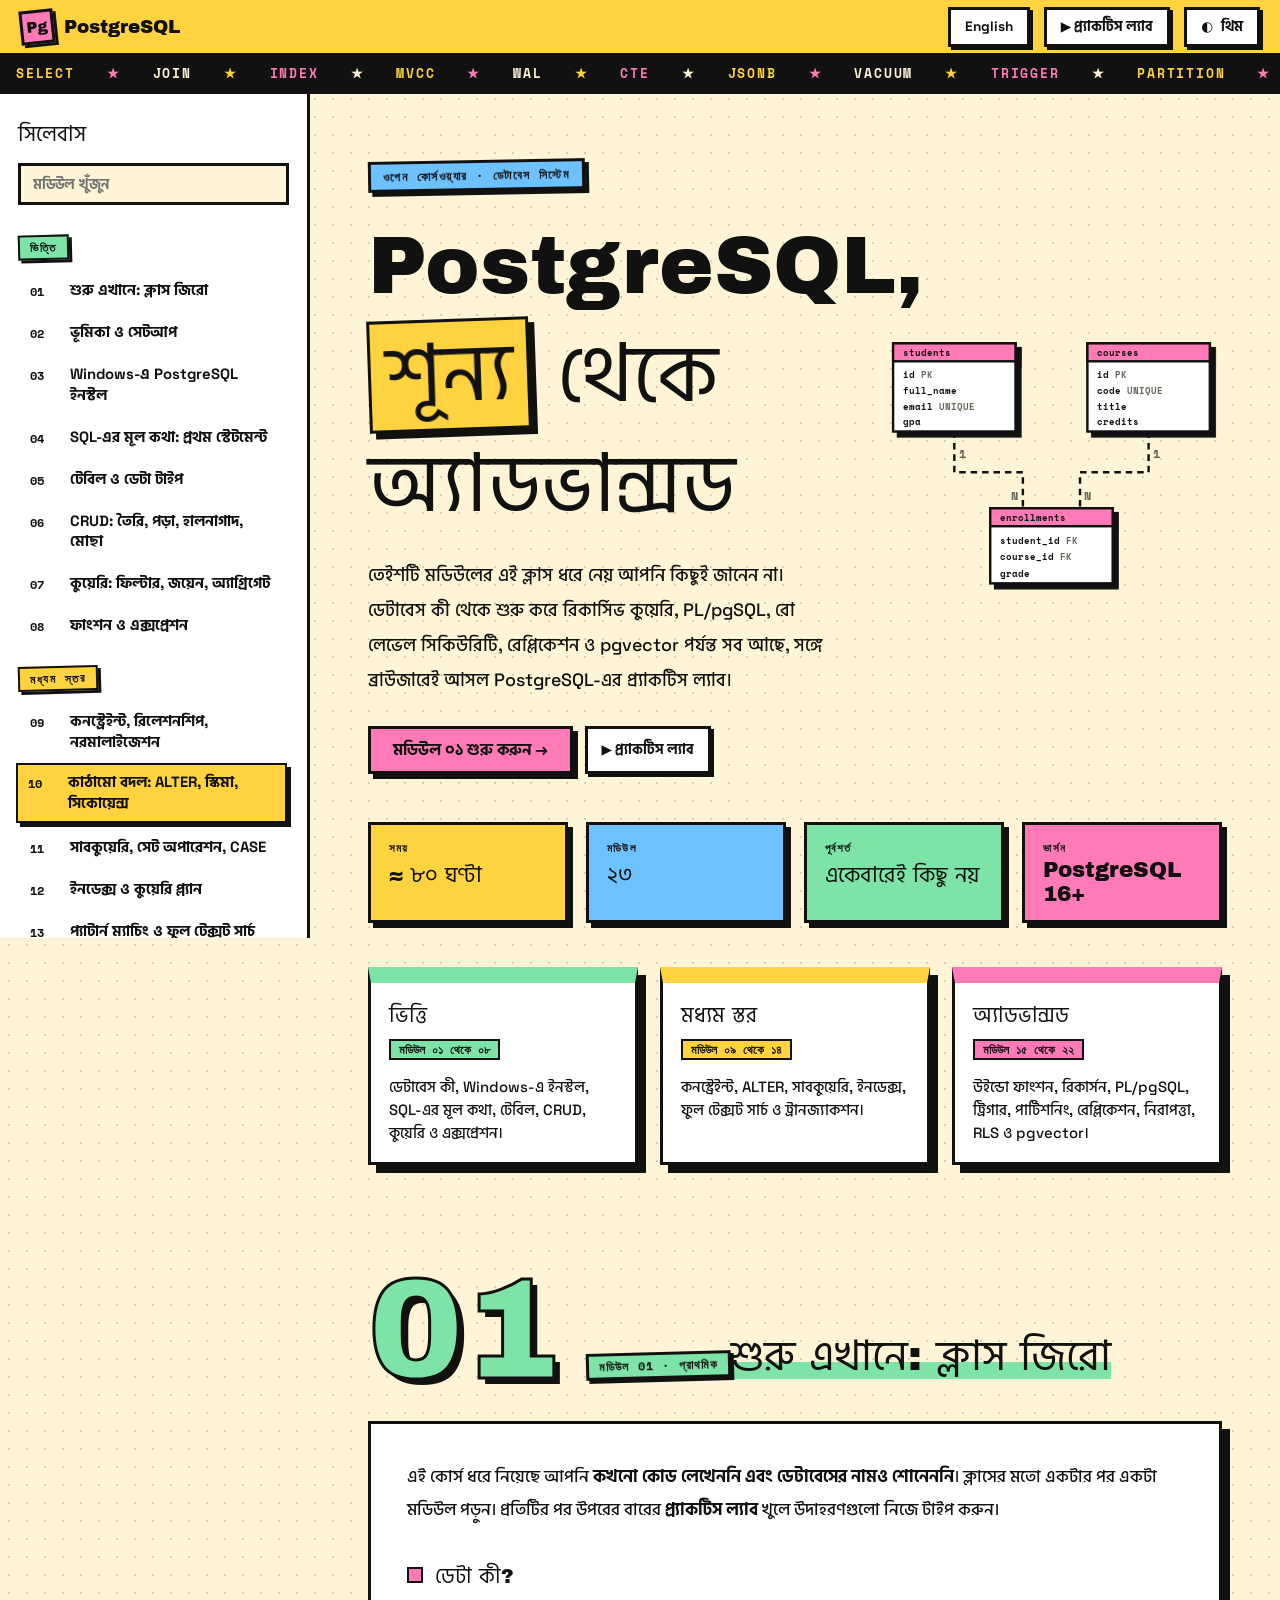
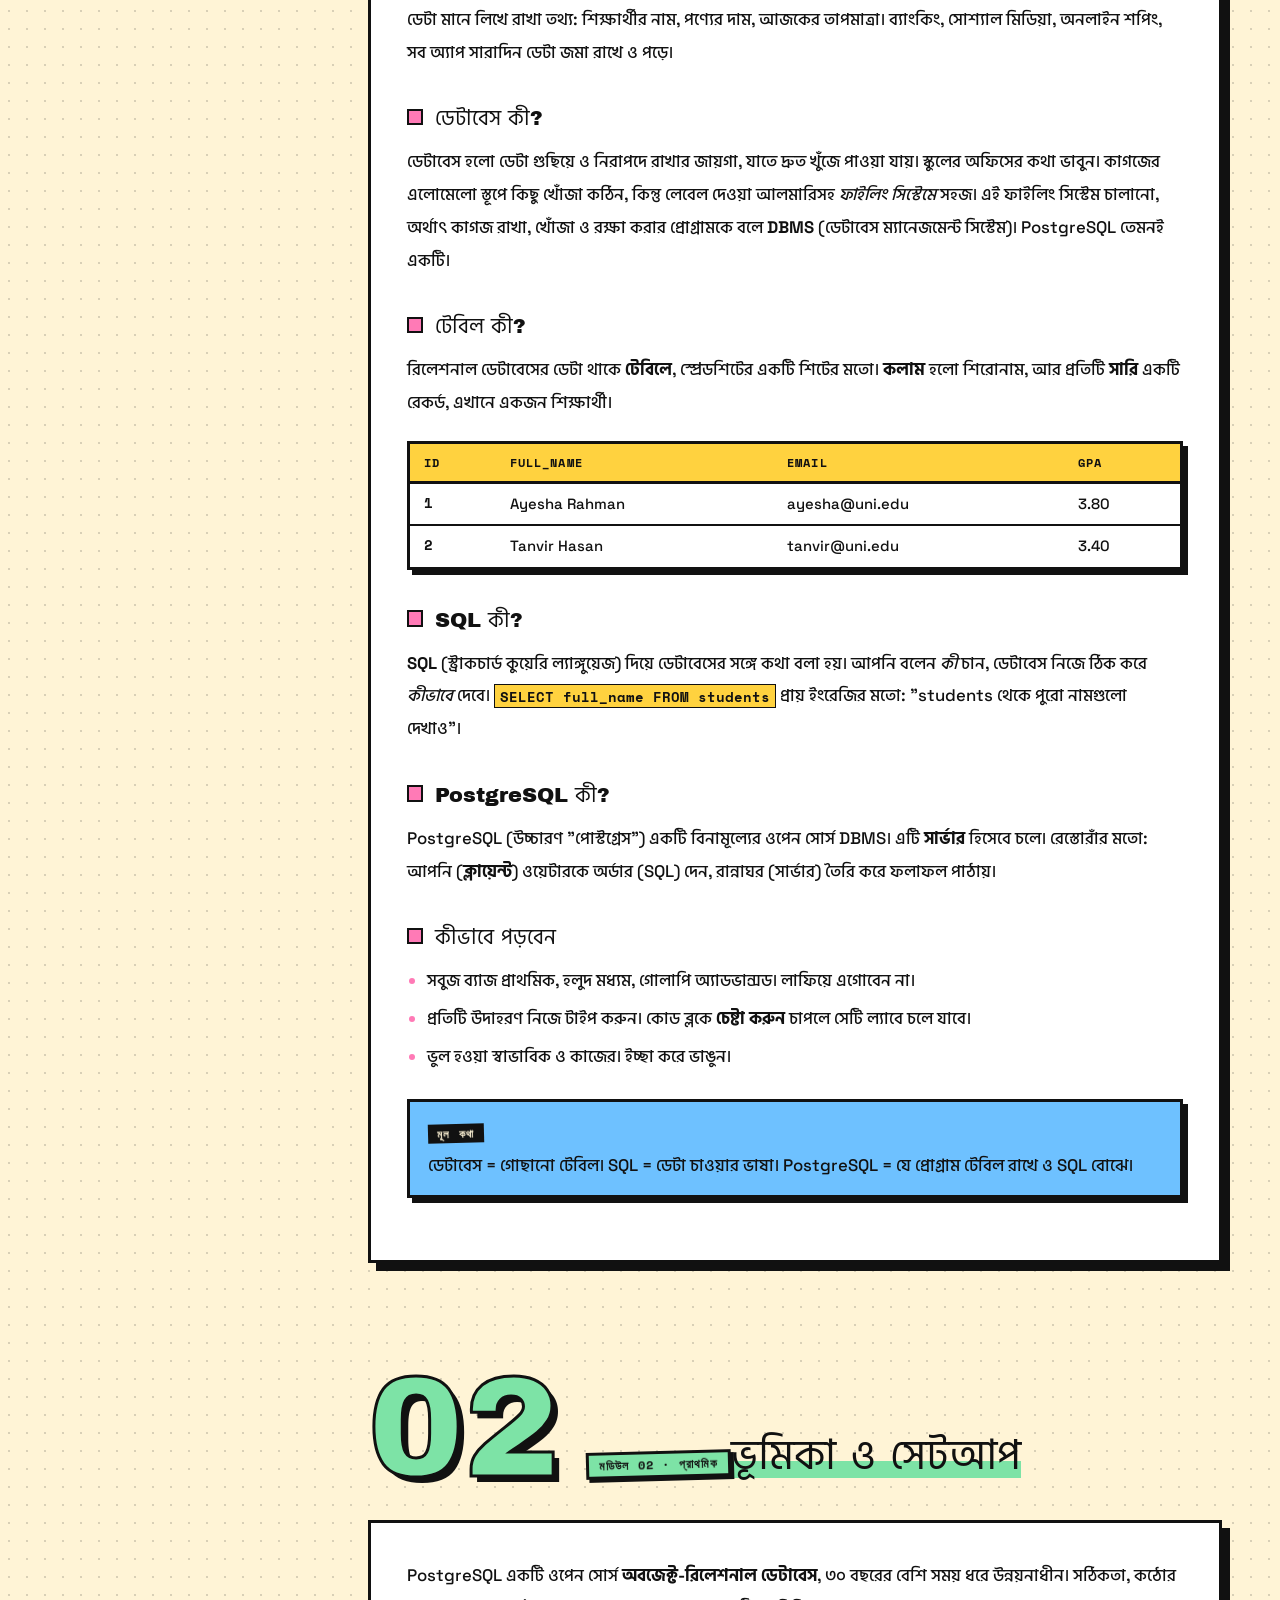
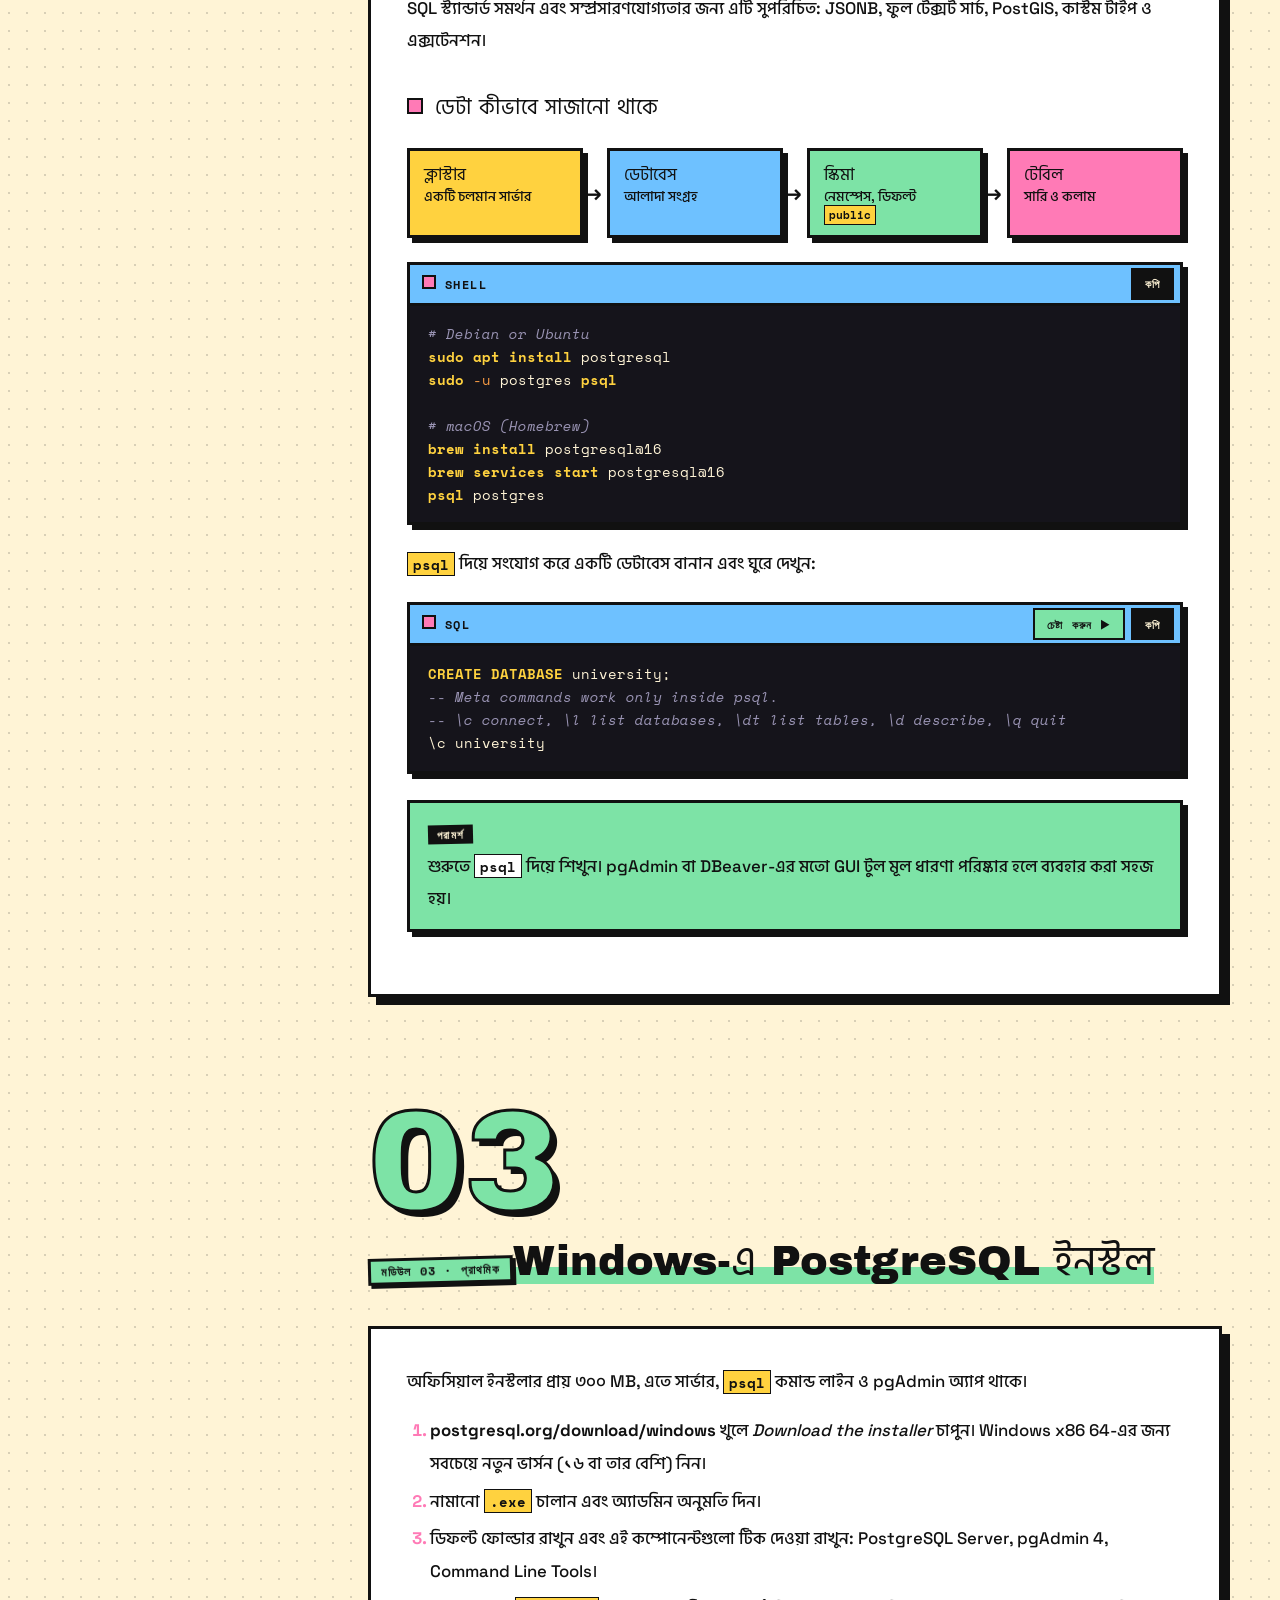
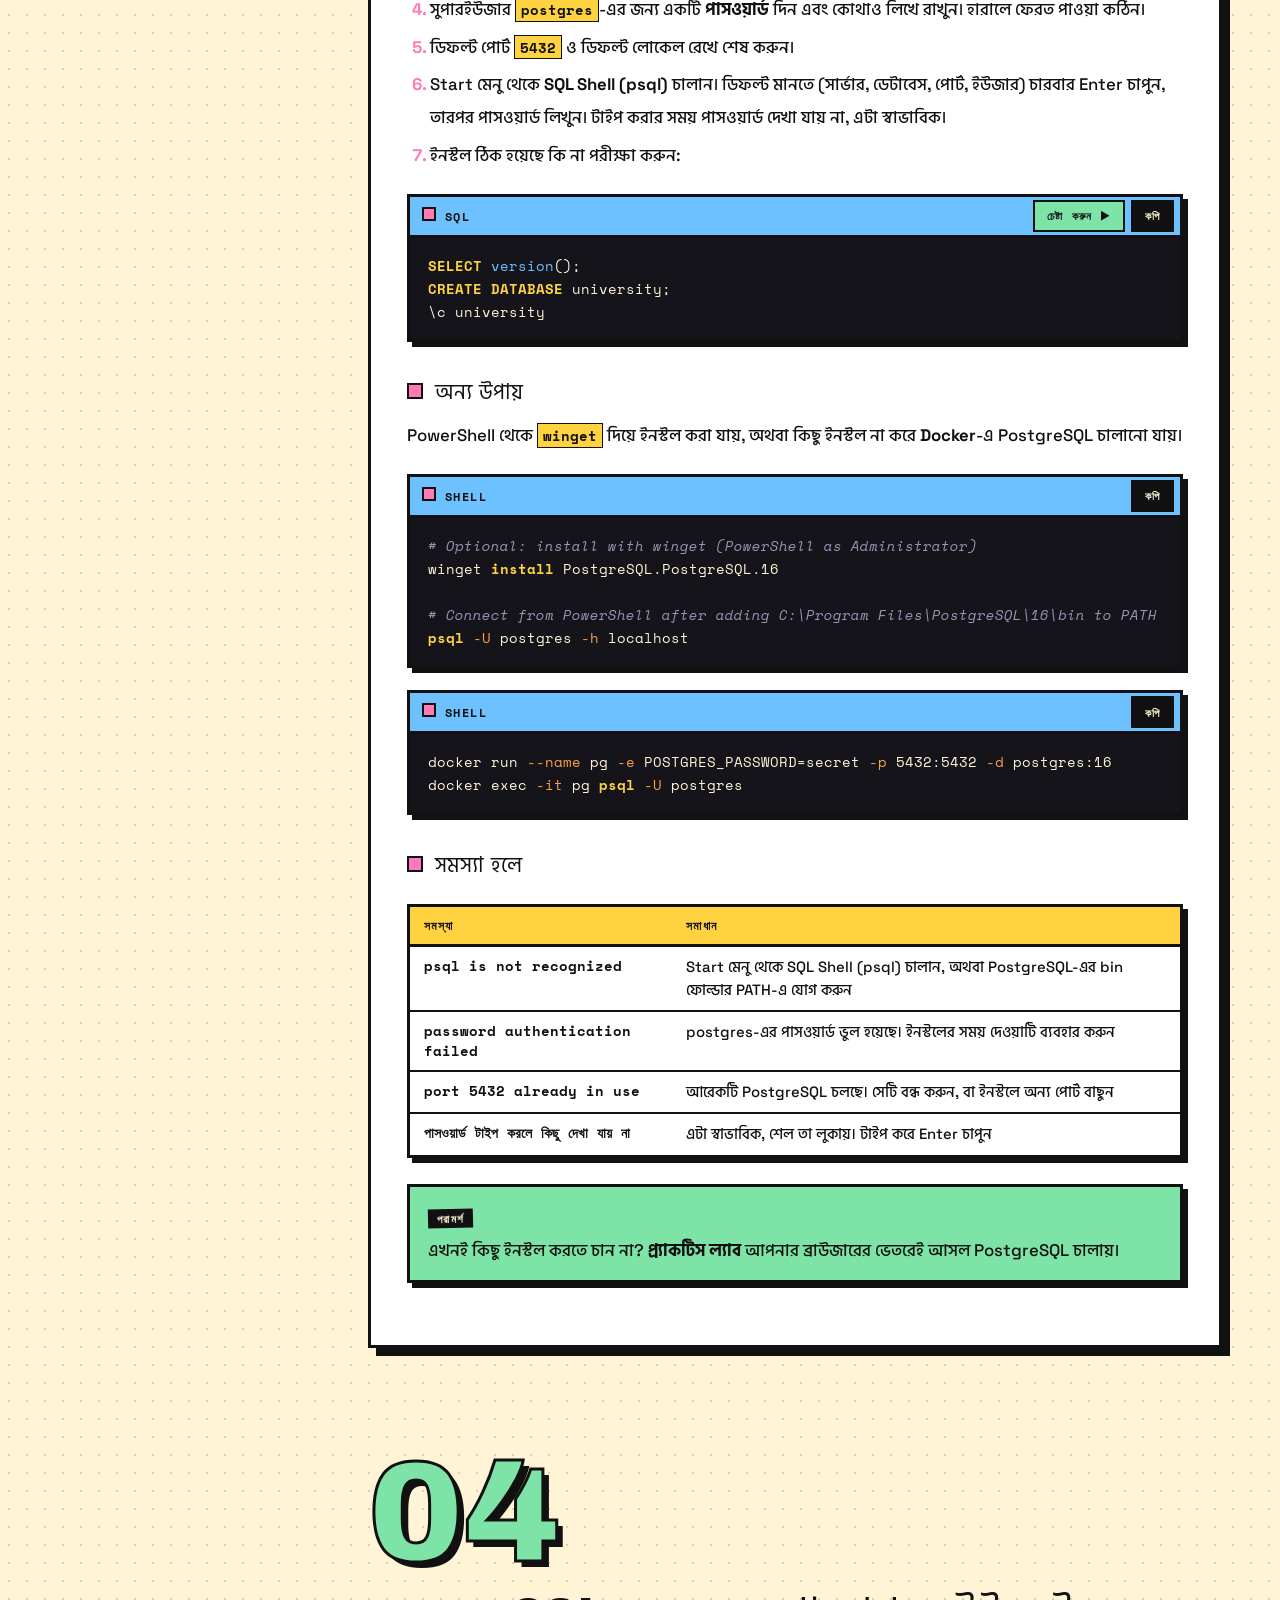
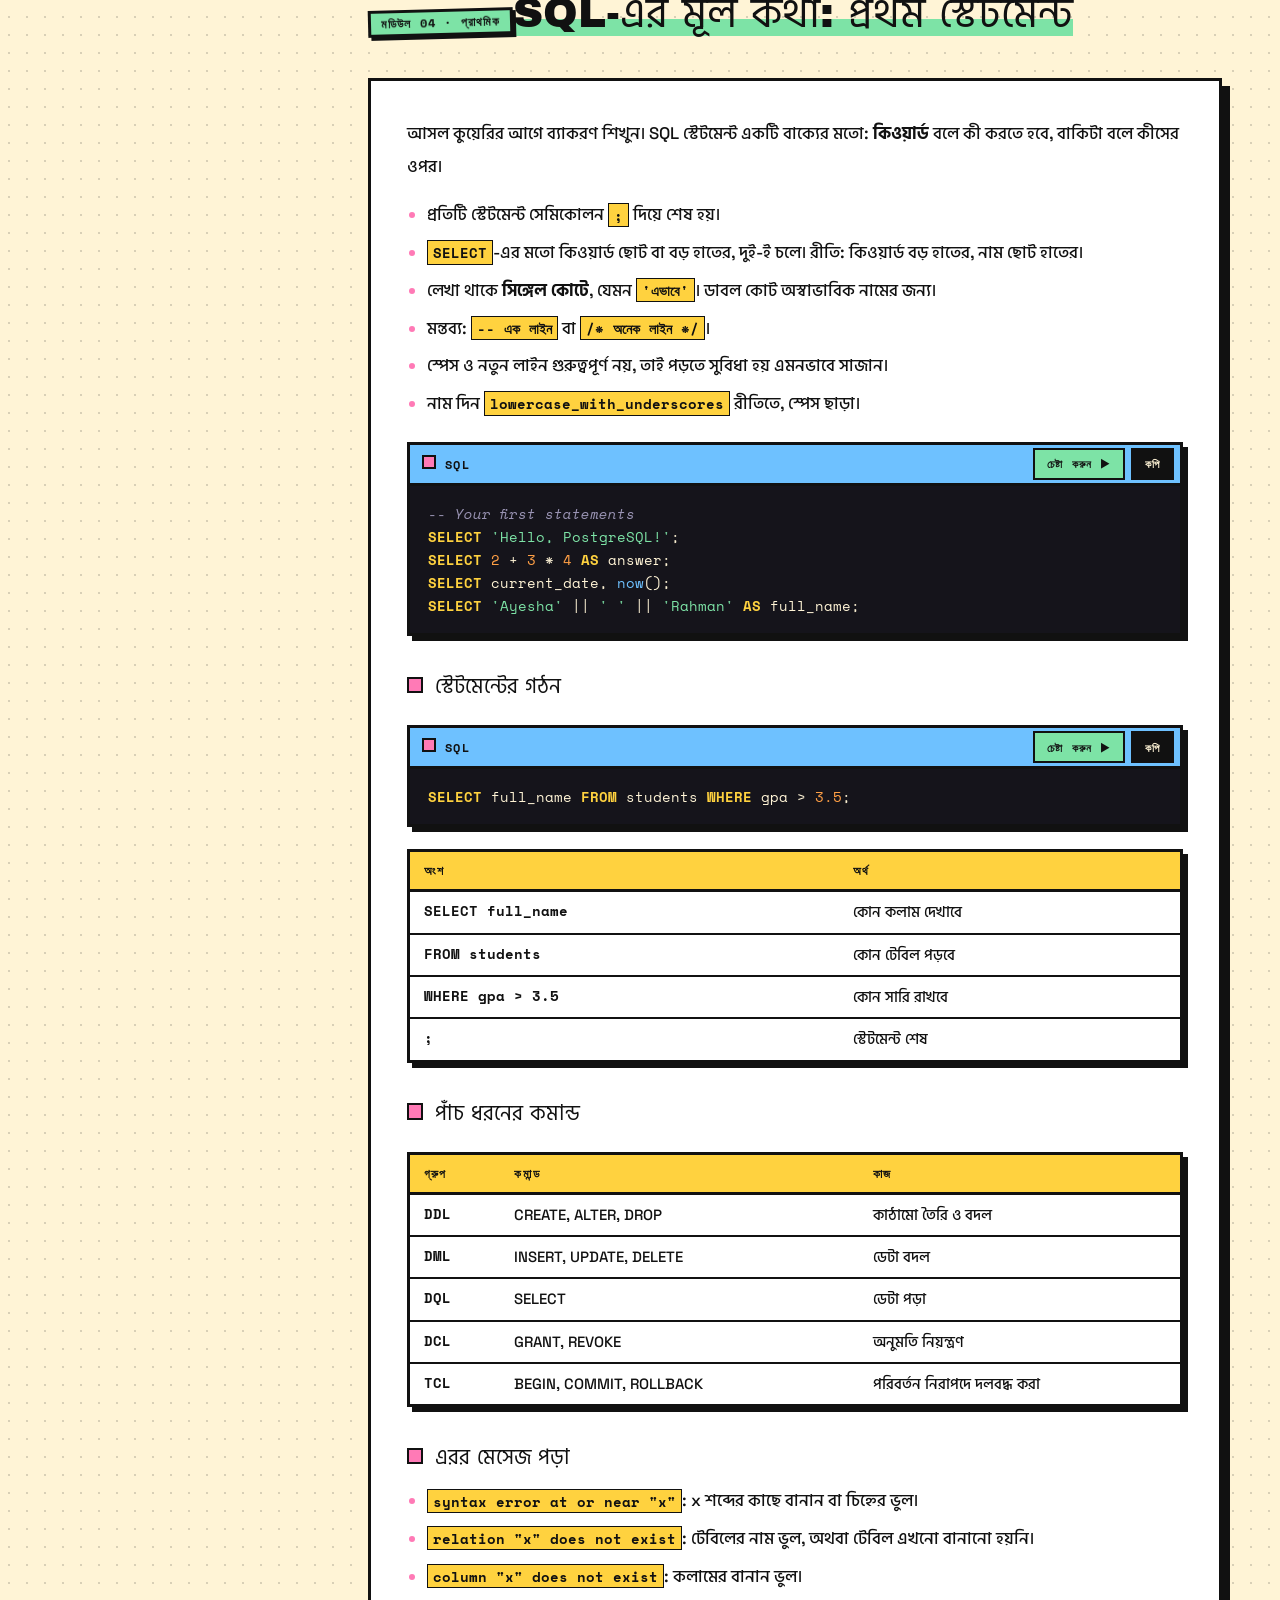
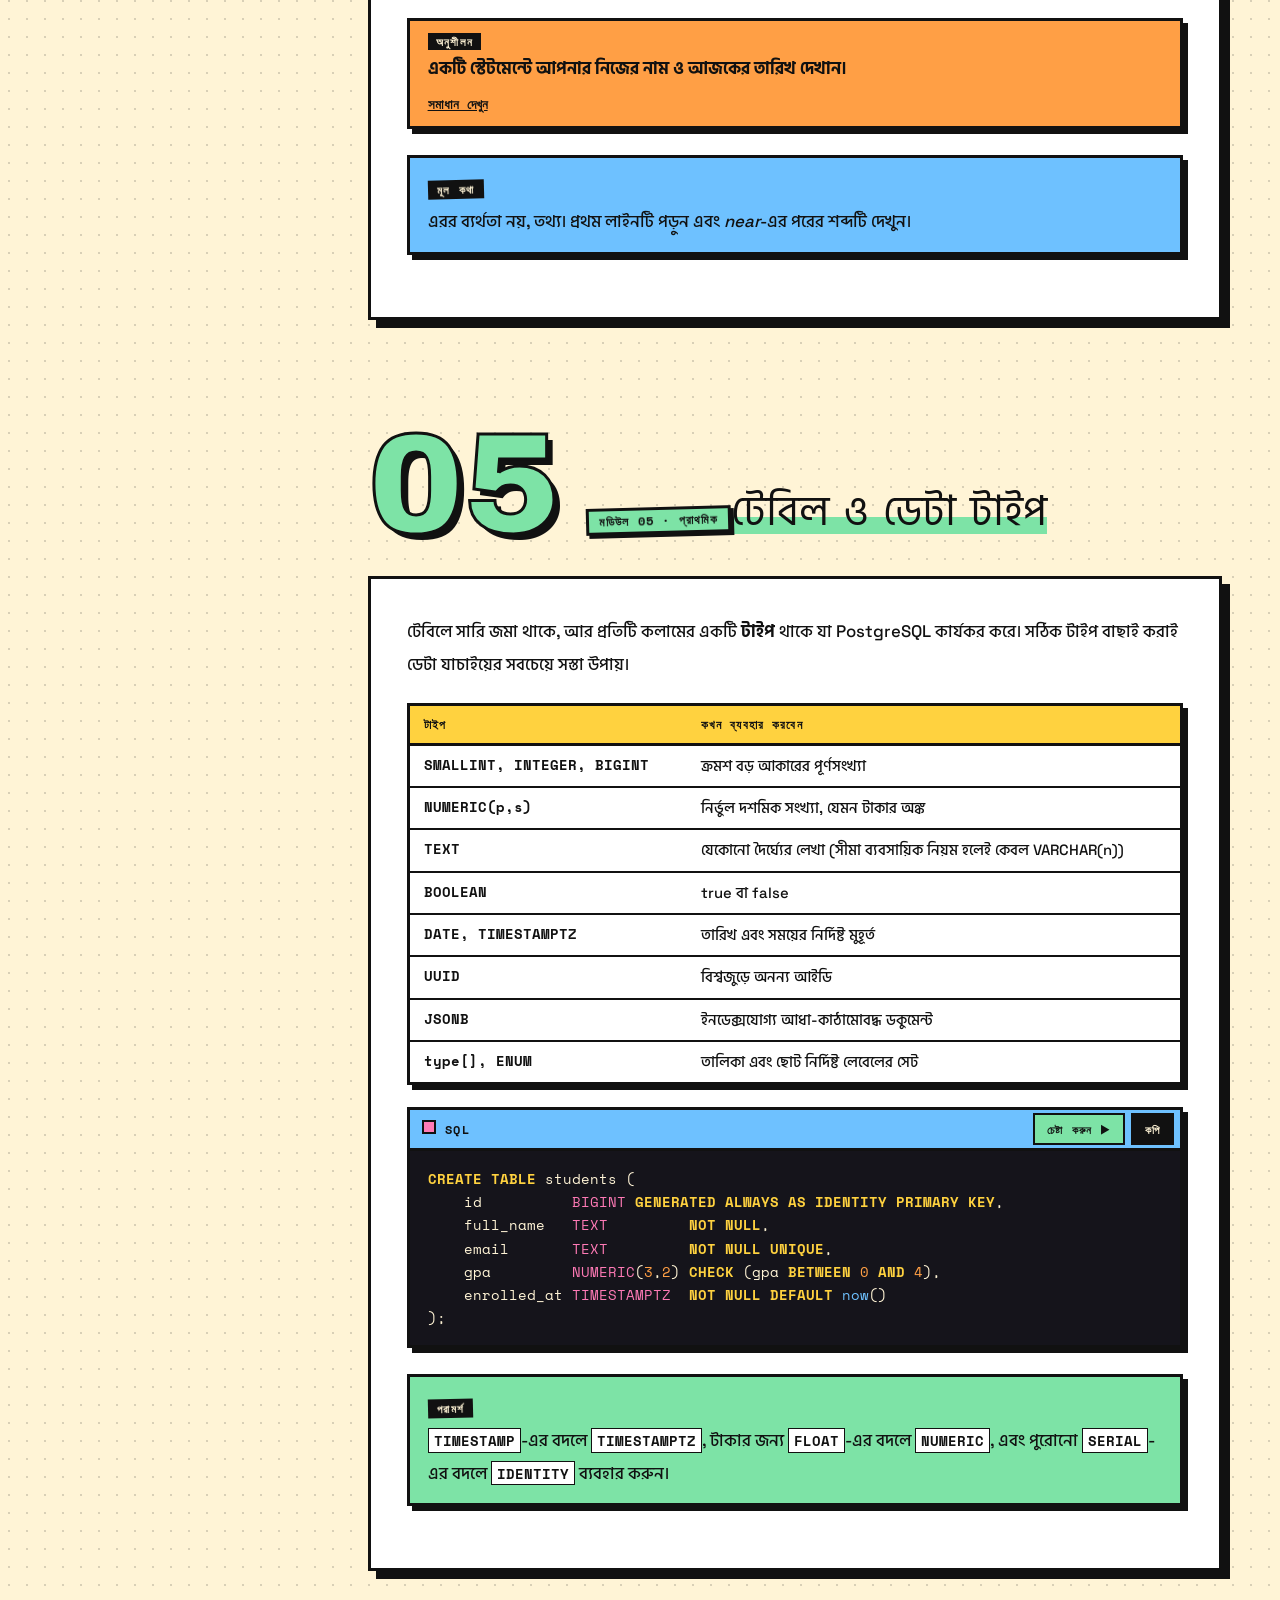
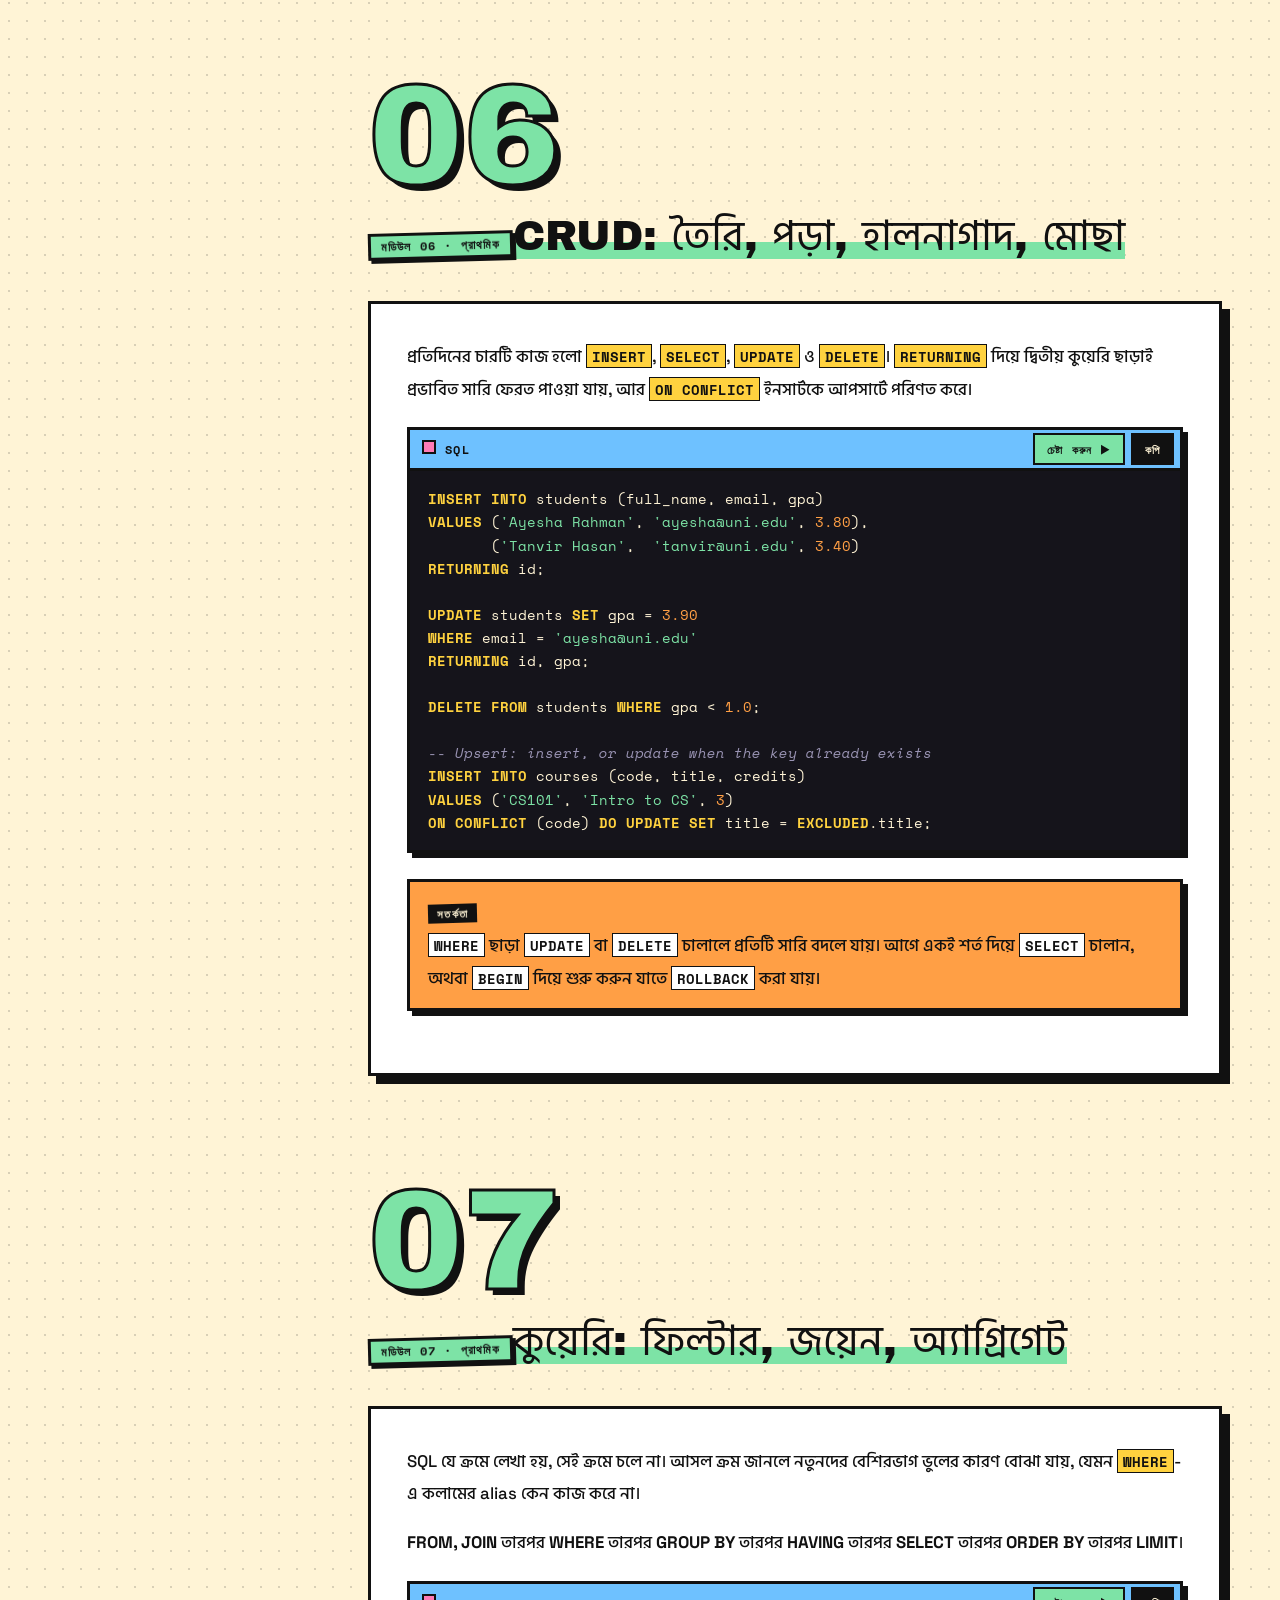
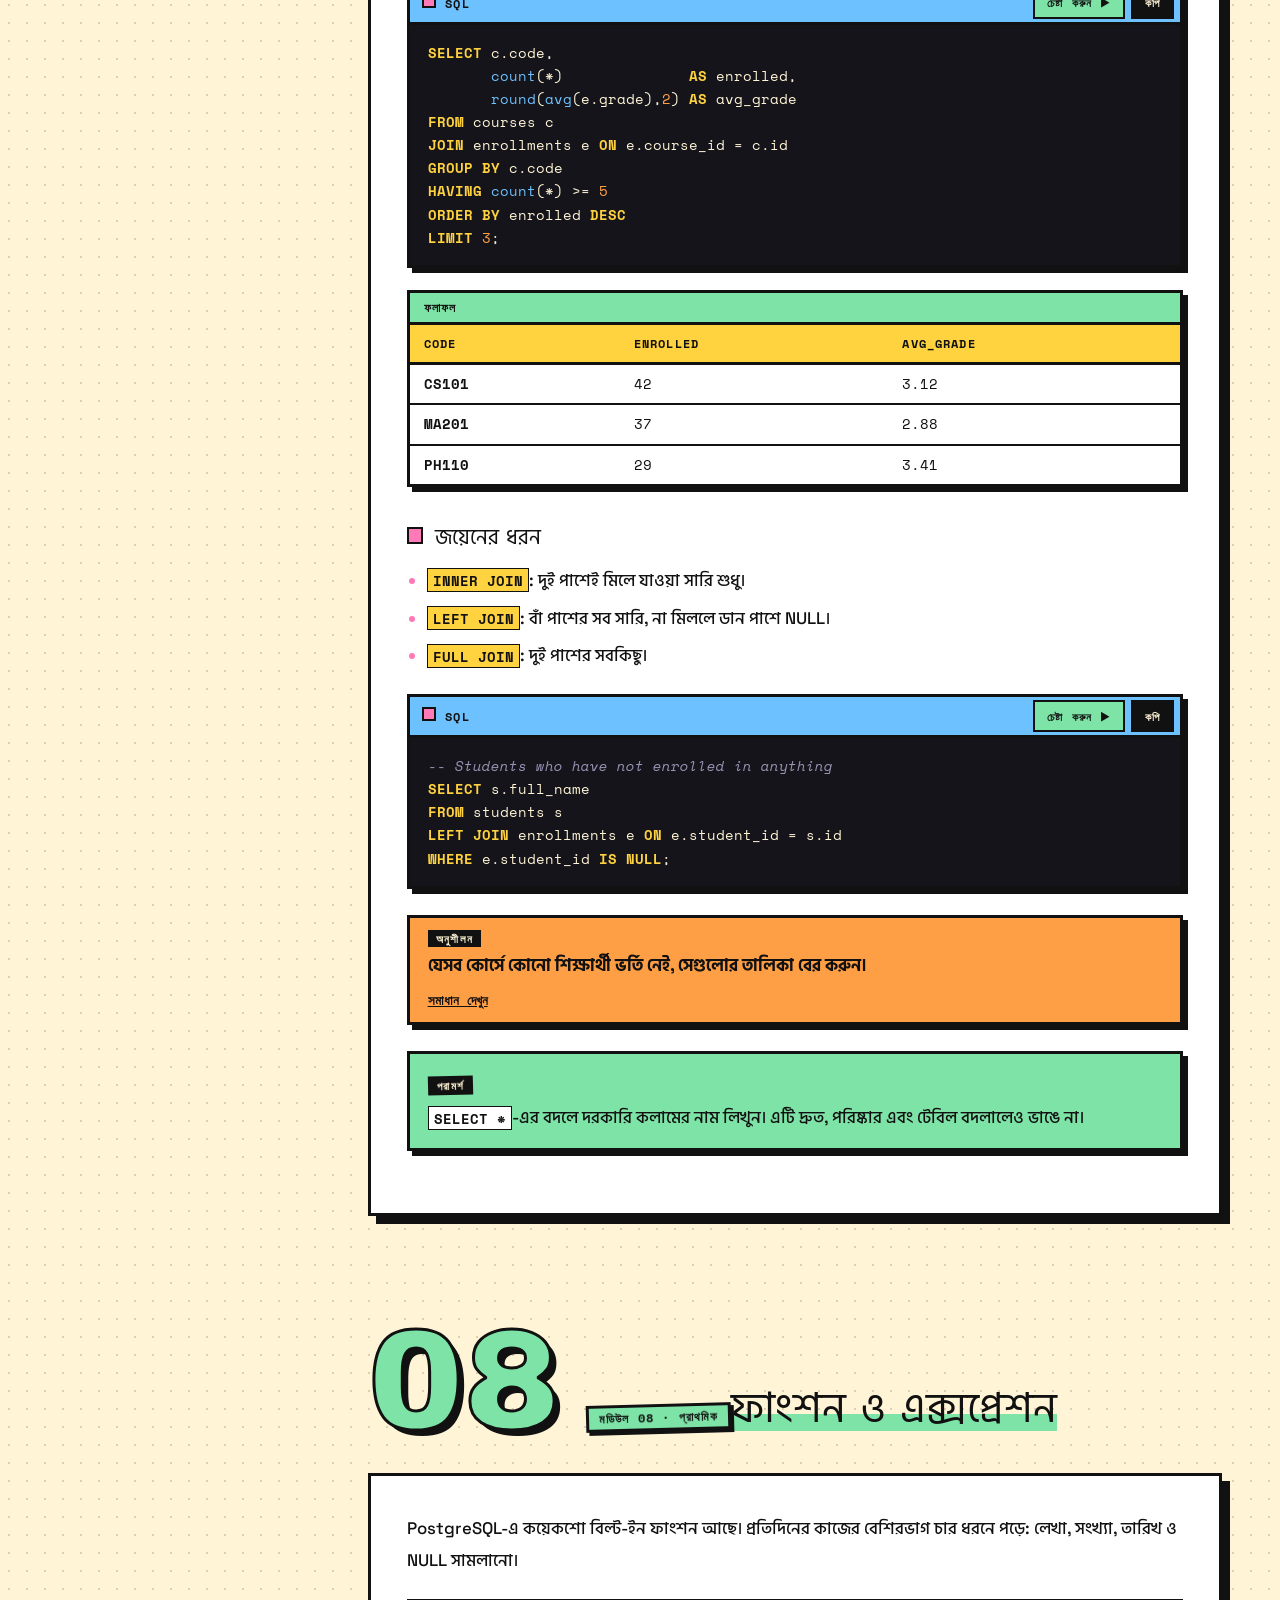
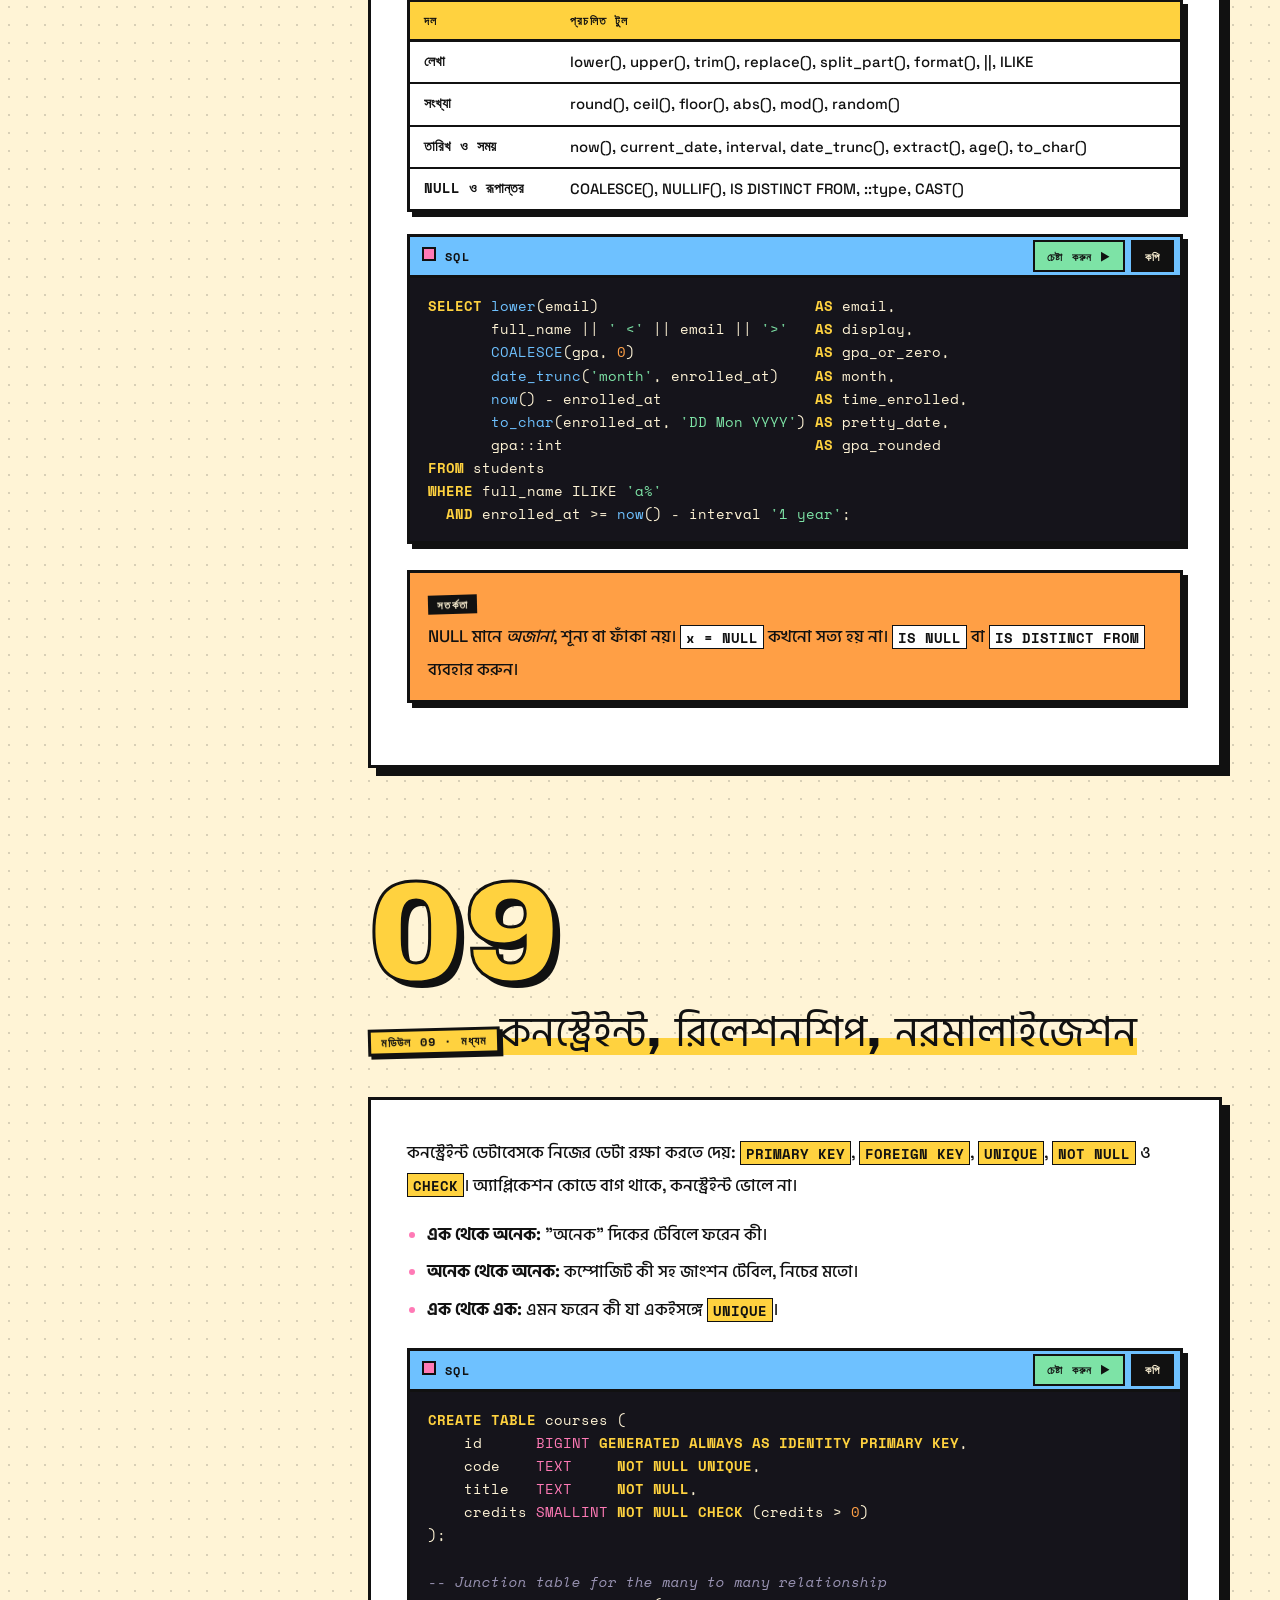
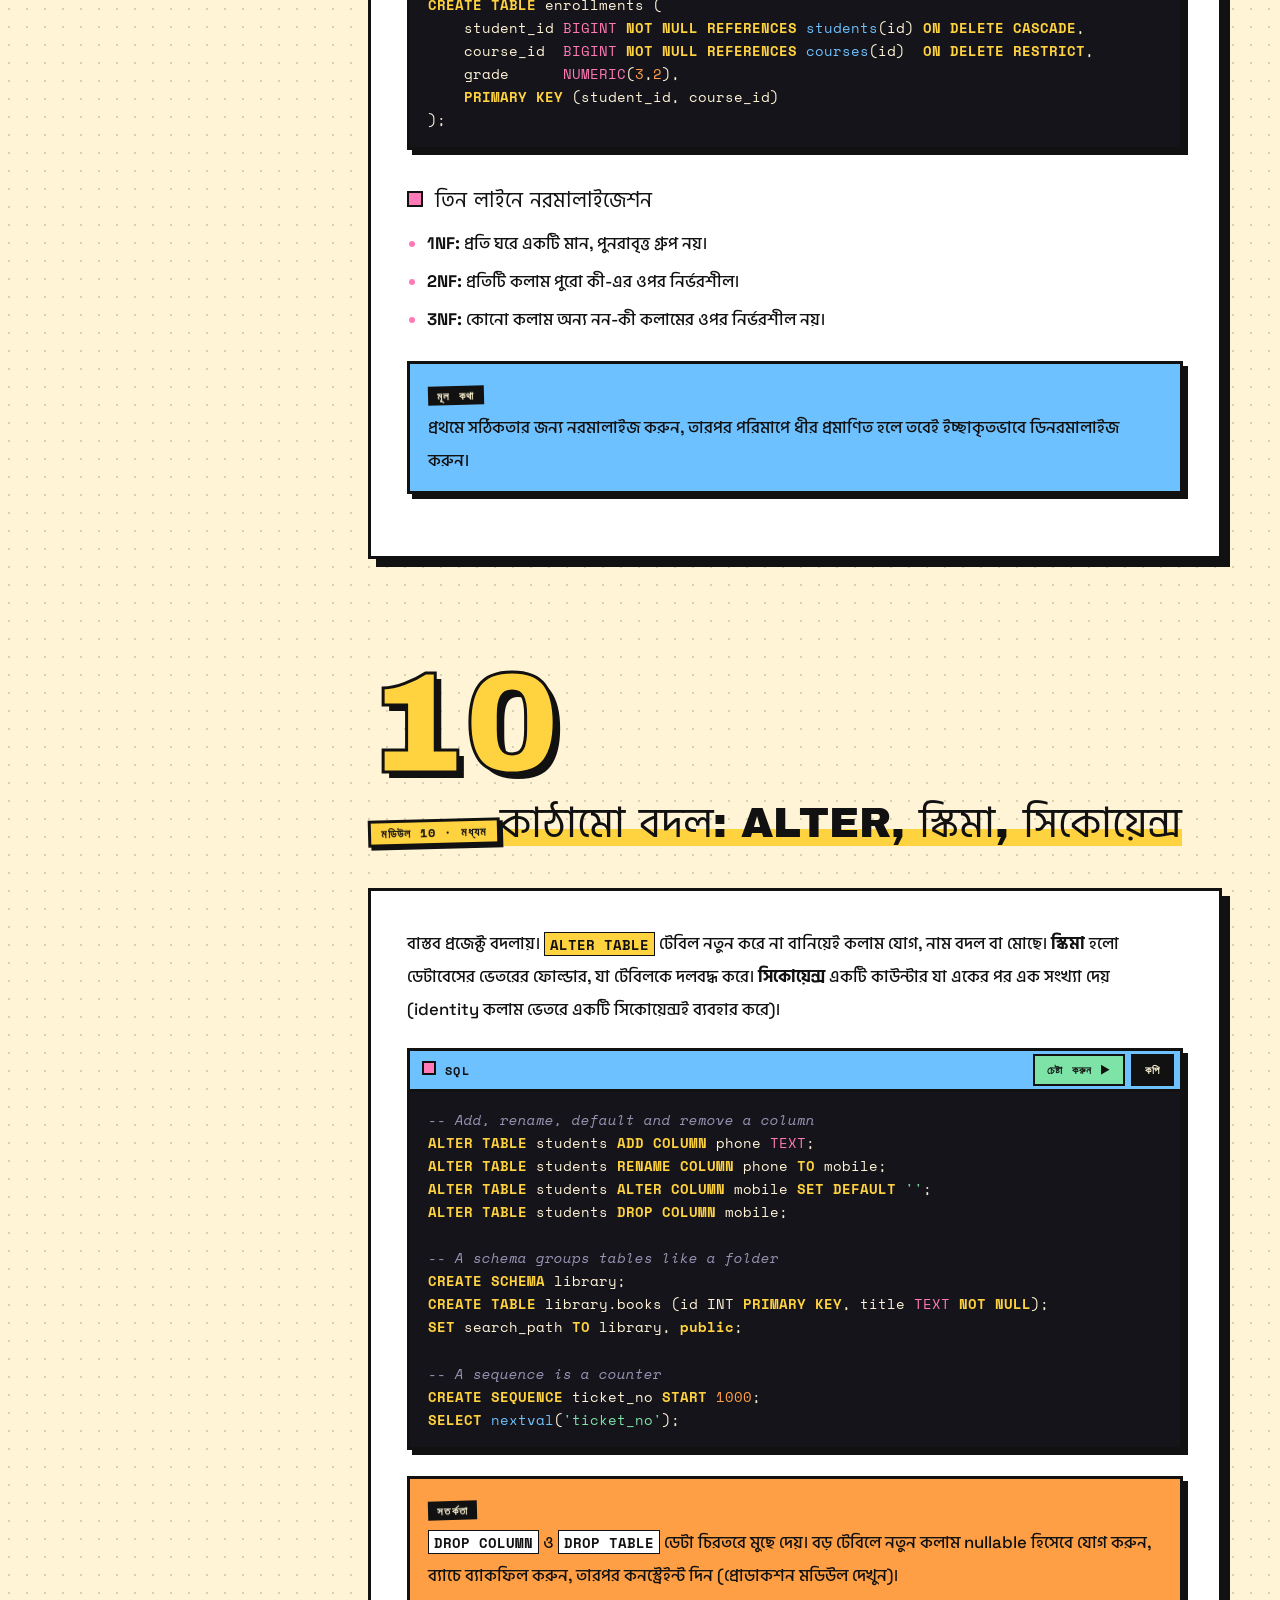
==== commit 52ecece5: "update via GitPush" ====
--- a/bn/index.html
+++ b/bn/index.html
@@ -8,6 +8,10 @@
 <script src="../assets/theme.js"></script>
 <link rel="preconnect" href="https://fonts.googleapis.com"><link rel="preconnect" href="https://fonts.gstatic.com" crossorigin>
 <link rel="stylesheet" href="https://fonts.googleapis.com/css2?family=Archivo+Black&family=Hind+Siliguri:wght@500;700&family=Space+Grotesk:wght@500;700&family=Space+Mono:wght@400;700&display=swap">
+<link rel="icon" href="../assets/favicon.svg" type="image/svg+xml">
+<link rel="icon" href="../assets/favicon.ico" sizes="any">
+<link rel="apple-touch-icon" href="../assets/apple-touch-icon.png">
+<meta name="theme-color" content="#FFD23F">
 <link rel="stylesheet" href="../assets/style.css">
 <noscript><style>.reveal{opacity:1;transform:none}</style></noscript>
 </head>
